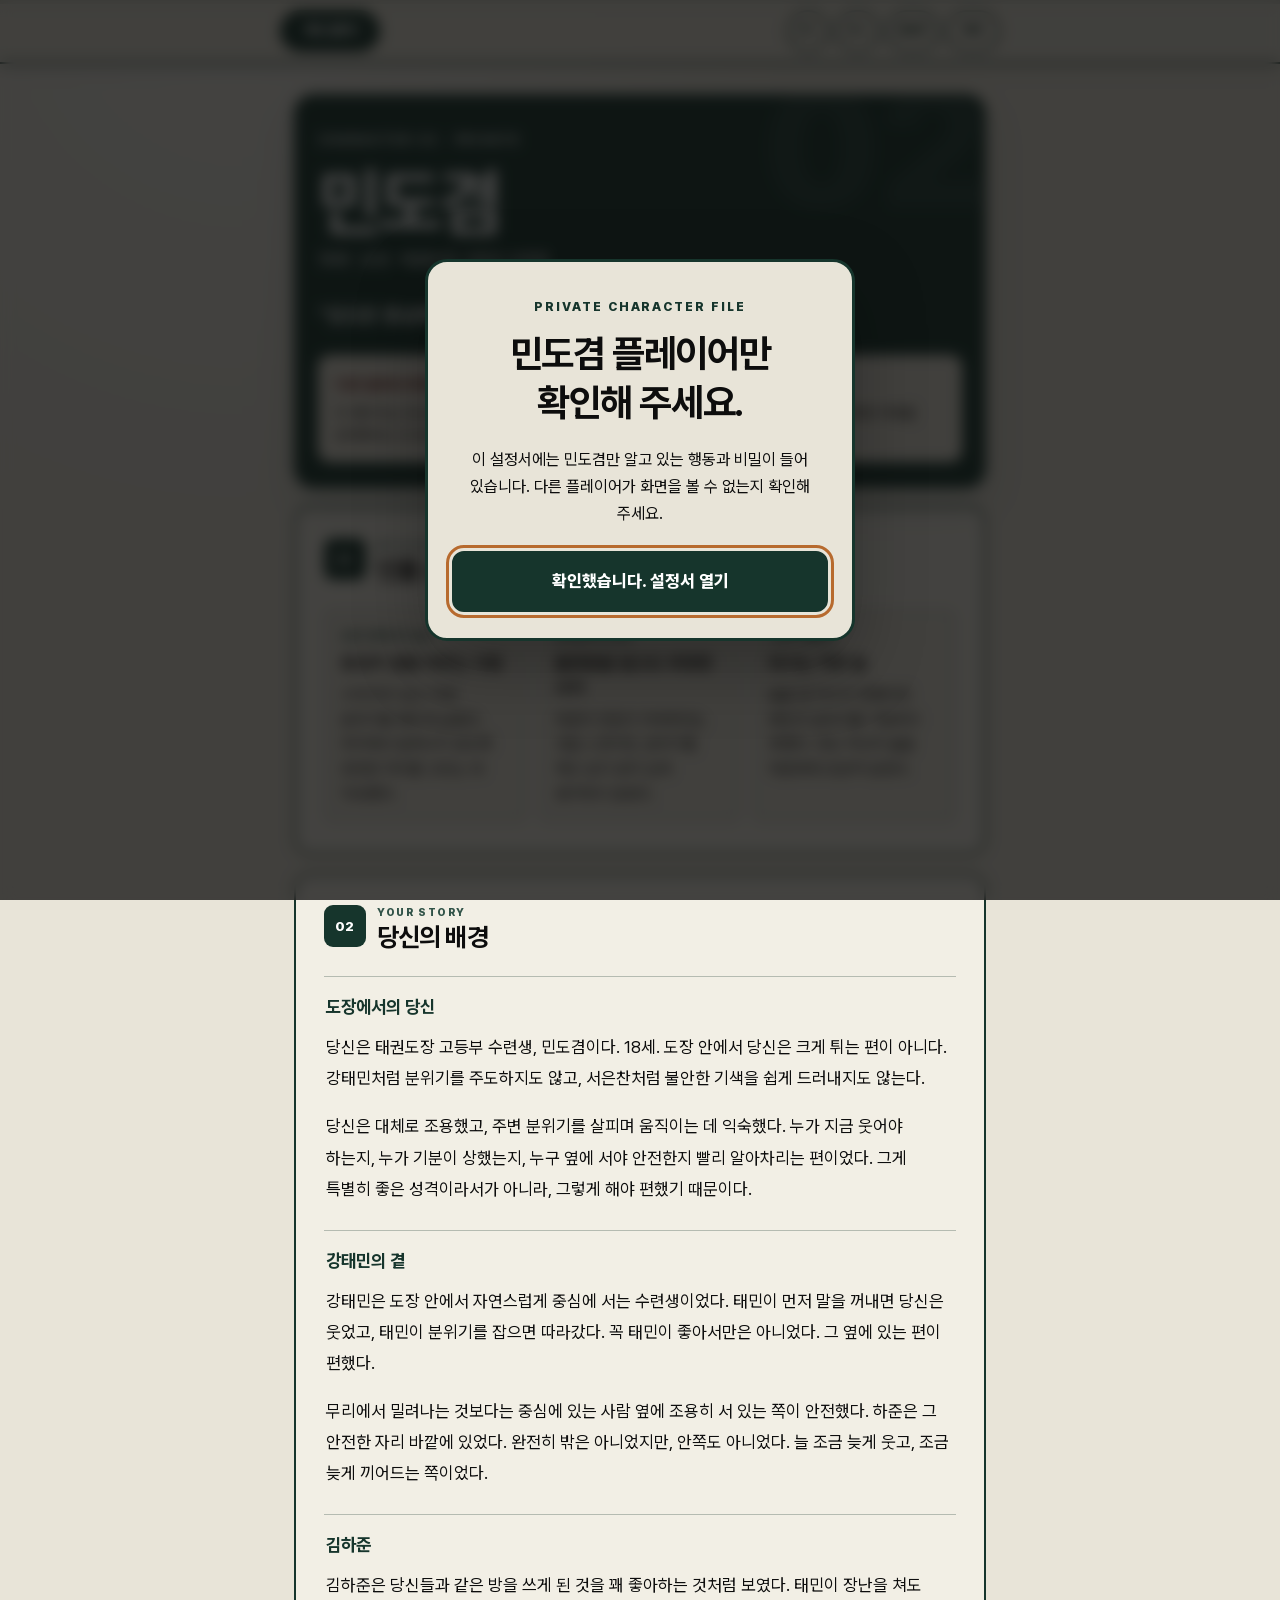
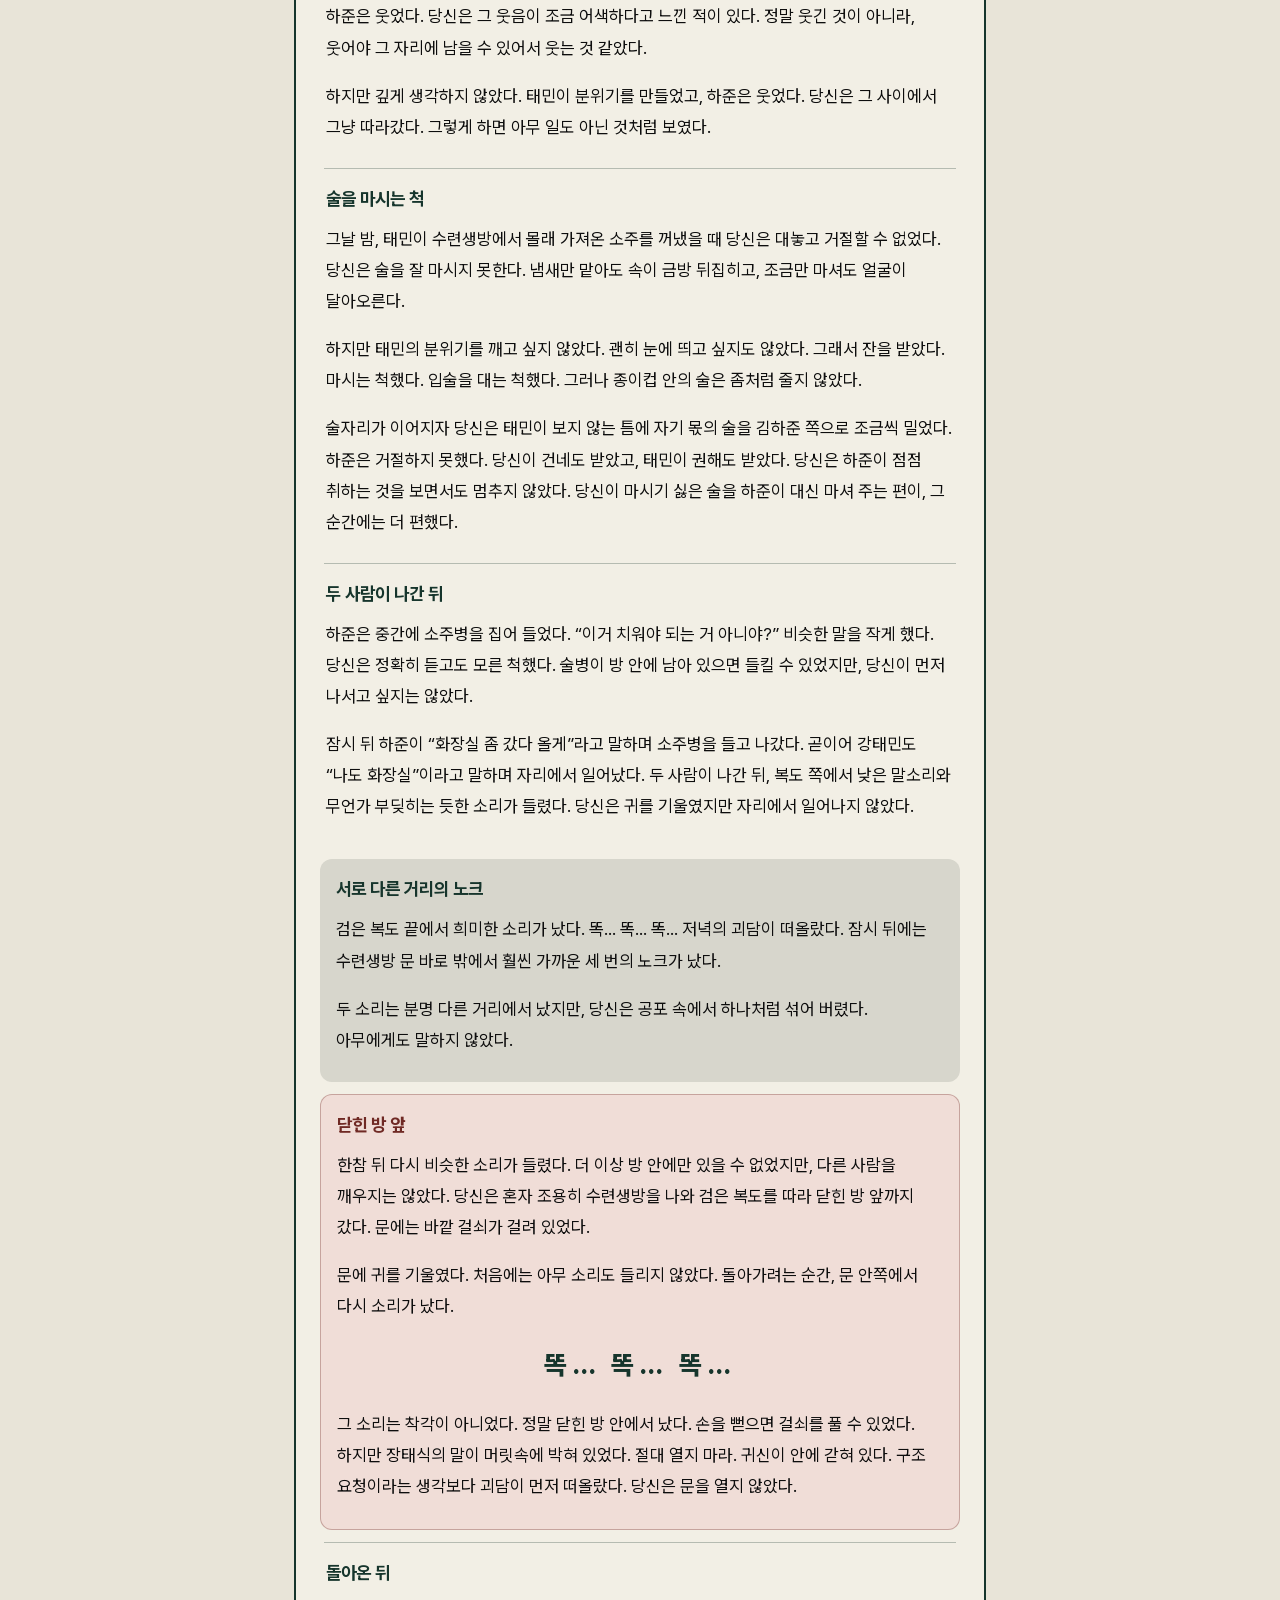
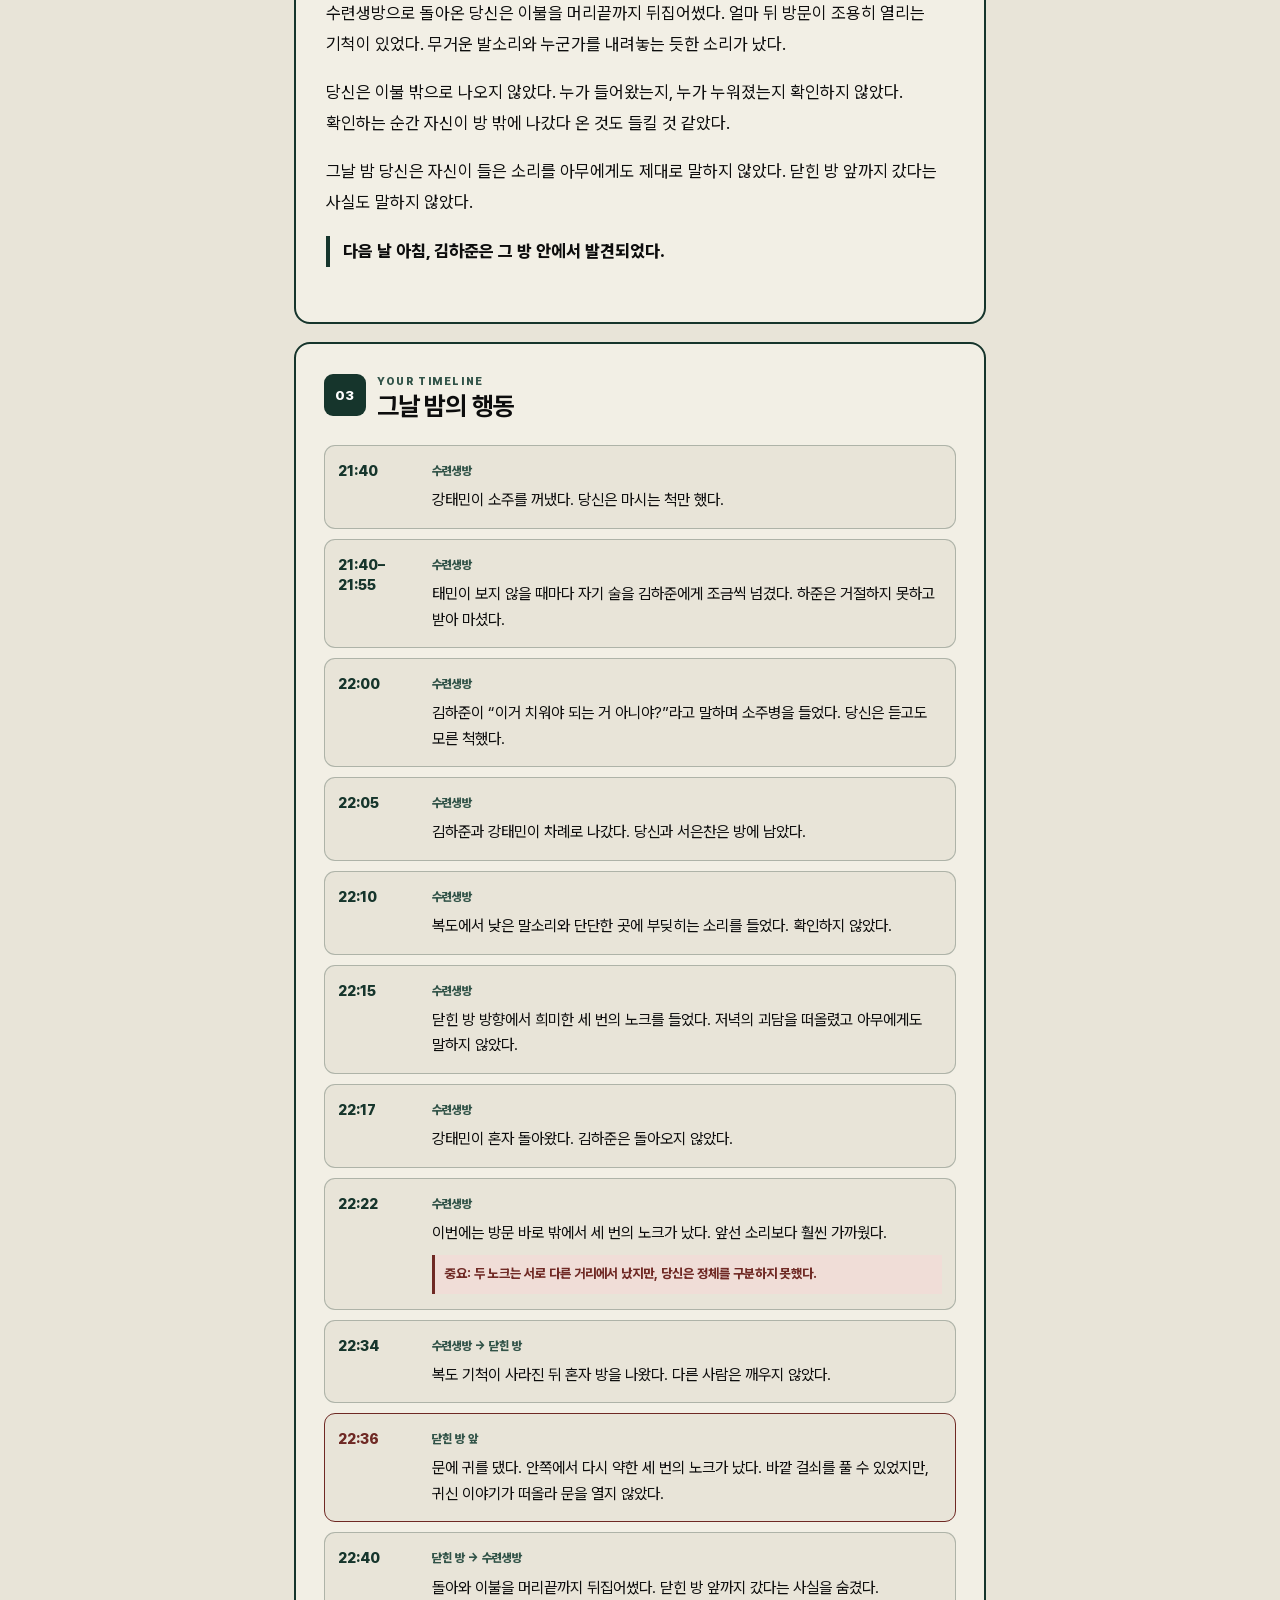
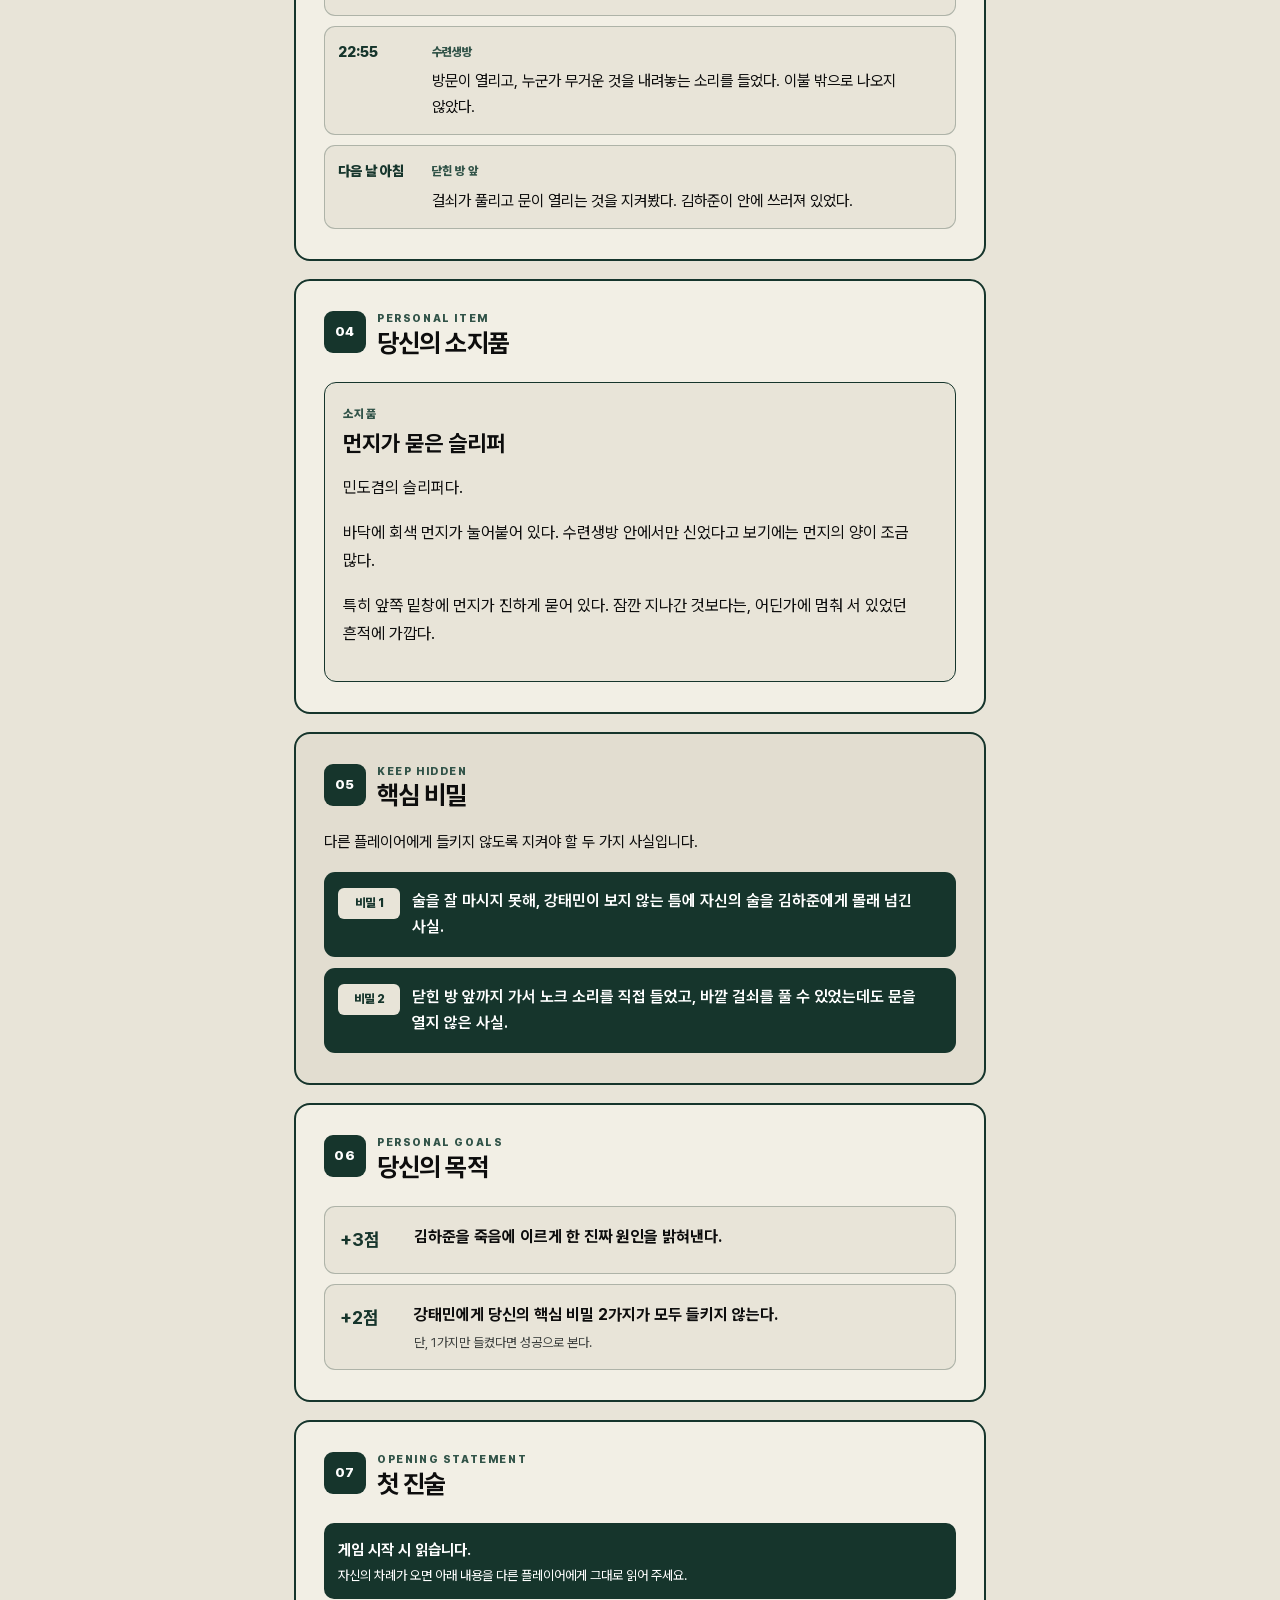
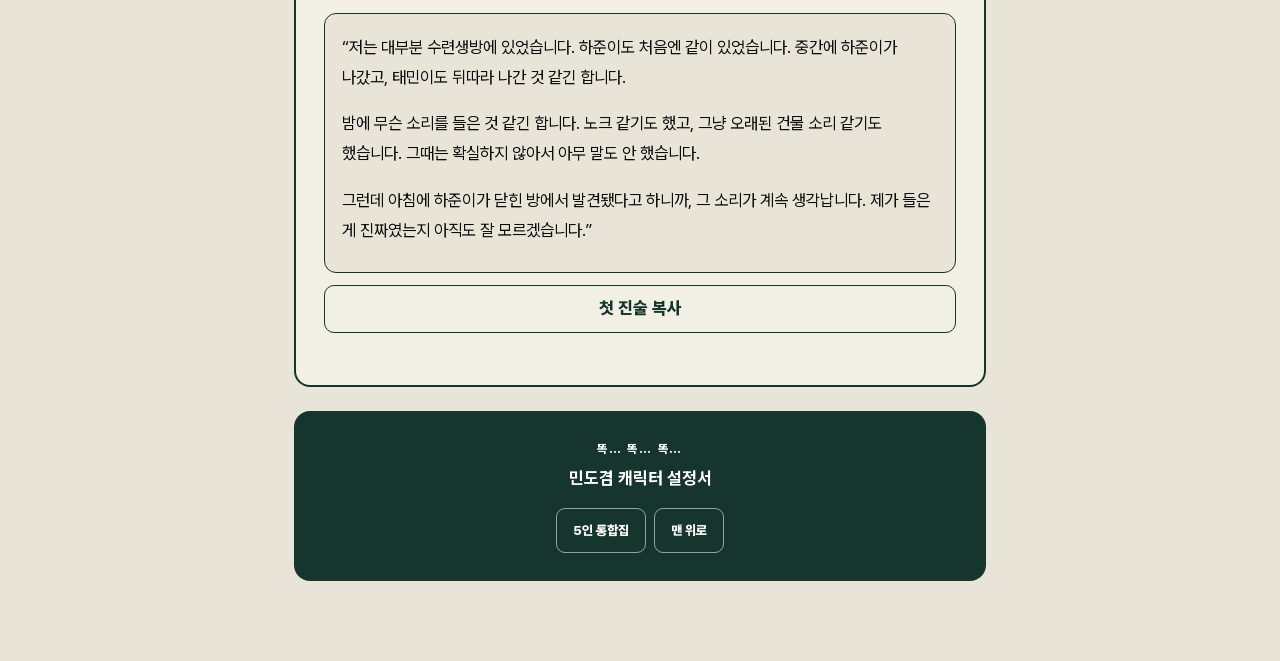
==== index.html @ 5feb301a "Add files via upload" ====
<!doctype html>
<html lang="ko">
<head>
  <meta charset="utf-8">
  <meta name="viewport" content="width=device-width, initial-scale=1, viewport-fit=cover">
  <meta name="theme-color" content="#E8E4D8">
  <meta name="color-scheme" content="light">
  <meta name="robots" content="noindex,nofollow,noarchive,nosnippet">
  <title>똑… 똑… 똑… | 민도겸 캐릭터 설정서</title>
  <meta name="description" content="머더 미스터리 똑… 똑… 똑… 민도겸 전용 모바일 캐릭터 설정서">
  <link rel="stylesheet" href="style.css">
</head>
<body class="is-locked">
  <span class="page-top-anchor" id="pageTop" aria-hidden="true"></span>
  <a class="skip-link" href="#mainContent">본문으로 바로가기</a>
  <div class="reading-progress" aria-hidden="true"><span id="readingProgress"></span></div>

  <section class="privacy-gate" id="privacyGate" role="dialog" aria-modal="true" aria-labelledby="gateTitle">
    <div class="privacy-gate__card">
      <p class="privacy-gate__eyebrow">PRIVATE CHARACTER FILE</p>
      <h1 id="gateTitle">민도겸 플레이어만<br>확인해 주세요.</h1>
      <p>이 설정서에는 민도겸만 알고 있는 행동과 비밀이 들어 있습니다. 다른 플레이어가 화면을 볼 수 없는지 확인해 주세요.</p>
      <button id="acknowledgeButton" type="button">확인했습니다. 설정서 열기</button>
    </div>
  </section>

  <header class="reader-header" id="readerHeader" inert aria-hidden="true">
    <div class="reader-header__inner">
      <a class="control-button control-button--guide" id="gameGuideLink" href="game-guide/index.html">게임 설명서</a>
      <div class="reader-controls" aria-label="읽기 설정">
        <button class="control-button font-button" id="fontDown" type="button" aria-label="글자 크기 줄이기">가−</button>
        <button class="control-button font-button" id="fontUp" type="button" aria-label="글자 크기 키우기">가＋</button>
        <button class="control-button control-button--map" id="mapOpen" type="button" aria-haspopup="dialog" aria-controls="mapModal" aria-expanded="false">MAP</button>
        <button class="control-button control-button--toc" id="tocOpen" type="button" aria-haspopup="dialog" aria-controls="tocSheet" aria-expanded="false">목차</button>
      </div>
    </div>
  </header>

  <aside class="toc-sheet" id="tocSheet" aria-hidden="true" inert>
    <button class="toc-sheet__backdrop" id="tocBackdrop" type="button" tabindex="-1" aria-label="목차 닫기"></button>
    <div class="toc-sheet__panel" role="dialog" aria-modal="true" aria-labelledby="tocTitle">
      <div class="toc-sheet__header">
        <div><span>QUICK NAVIGATION</span><h2 id="tocTitle">목차</h2></div>
        <button id="tocClose" type="button" aria-label="목차 닫기">닫기</button>
      </div>
      <nav class="toc-list" aria-label="설정서 목차">
        <a href="#profile"><span>01</span><strong>인물 소개</strong></a>
        <a href="#background"><span>02</span><strong>당신의 배경</strong></a>
        <a href="#timeline"><span>03</span><strong>그날 밤의 행동</strong></a>
        <a href="#belonging"><span>04</span><strong>당신의 소지품</strong></a>
        <a href="#secrets"><span>05</span><strong>핵심 비밀</strong></a>
        <a href="#goals"><span>06</span><strong>당신의 목적</strong></a>
        <a href="#statement"><span>07</span><strong>첫 진술</strong></a>
      </nav>
    </div>
  </aside>

  <aside class="map-modal" id="mapModal" aria-hidden="true" inert>
    <button class="map-modal__backdrop" id="mapBackdrop" type="button" tabindex="-1" aria-label="지도 닫기"></button>
    <section class="map-modal__panel" role="dialog" aria-modal="true" aria-labelledby="mapTitle">
      <header class="map-modal__header">
        <div><span>TRAINING CENTER</span><h2 id="mapTitle">수련원 MAP</h2></div>
        <button id="mapClose" type="button">닫기</button>
      </header>
      <div class="map-toolbar" aria-label="지도 확대 설정">
        <button id="mapZoomOut" type="button" aria-label="지도 축소">−</button>
        <output id="mapZoomValue" aria-live="polite">100%</output>
        <button id="mapZoomIn" type="button" aria-label="지도 확대">＋</button>
        <button id="mapReset" type="button">맞춤</button>
      </div>
      <div class="map-viewport" id="mapViewport" tabindex="0" aria-label="확대된 지도를 스크롤하여 확인">
        <img id="mapImage" src="map.png" alt="수련원 실외시설과 실내시설의 방 및 이동 구조를 보여 주는 지도" draggable="false">
      </div>
      <p class="map-hint">확대 후 지도를 위아래·좌우로 움직여 확인하세요.</p>
    </section>
  </aside>

  <main class="page-shell" id="mainContent" tabindex="-1" inert aria-hidden="true">
    <section class="character-hero" aria-labelledby="characterName">
      <p class="character-hero__eyebrow">CHARACTER 02 · PRIVATE</p>
      <h2 id="characterName">민도겸</h2>
      <p class="character-hero__role">18세 · 남성 · 태권도장 고등부 수련생</p>
      <p class="character-hero__lead">“당신은 중심에 서기보다, 그 곁에서 분위기를 따랐다.”</p>
      <div class="privacy-note">
        <strong>다른 플레이어에게 보여주지 마세요.</strong>
        <p>이 페이지는 민도겸을 맡은 플레이어만 읽습니다. 필요한 내용은 말로 설명할 수 있지만, 설정서 화면 자체를 공개해서는 안 됩니다.</p>
      </div>
    </section>

    <section class="content-section" id="profile" data-section="인물 소개">
      <div class="section-heading">
        <span class="section-number">01</span>
        <div><p>AT A GLANCE</p><h2>인물 소개</h2></div>
      </div>
      <div class="profile-grid">
        <article><span>도장 안에서의 모습</span><strong>중심의 곁을 따르는 사람</strong><p>크게 튀지 않고 주변 분위기를 빠르게 살폈다. 무리에서 밀려나지 않도록 안전한 자리를 고르는 데 익숙했다.</p></article>
        <article><span>김하준과의 관계</span><strong>불편함을 알고도 외면한 사이</strong><p>하준의 웃음이 어색하다는 것을 느꼈지만, 분위기를 깨고 싶지 않아 깊게 생각하지 않았다.</p></article>
        <article><span>그날의 출발점</span><strong>마시는 척한 술</strong><p>술을 잘 마시지 못했지만 태민의 분위기를 거절하지 못했다. 대신 자신의 술을 하준에게 조금씩 넘겼다.</p></article>
      </div>
    </section>

    <section class="content-section" id="background" data-section="당신의 배경">
      <div class="section-heading">
        <span class="section-number">02</span>
        <div><p>YOUR STORY</p><h2>당신의 배경</h2></div>
      </div>
      <div class="story-block">
        <h3>도장에서의 당신</h3>
        <p>당신은 태권도장 고등부 수련생, 민도겸이다. 18세. 도장 안에서 당신은 크게 튀는 편이 아니다. 강태민처럼 분위기를 주도하지도 않고, 서은찬처럼 불안한 기색을 쉽게 드러내지도 않는다.</p>
        <p>당신은 대체로 조용했고, 주변 분위기를 살피며 움직이는 데 익숙했다. 누가 지금 웃어야 하는지, 누가 기분이 상했는지, 누구 옆에 서야 안전한지 빨리 알아차리는 편이었다. 그게 특별히 좋은 성격이라서가 아니라, 그렇게 해야 편했기 때문이다.</p>
      </div>
      <div class="story-block">
        <h3>강태민의 곁</h3>
        <p>강태민은 도장 안에서 자연스럽게 중심에 서는 수련생이었다. 태민이 먼저 말을 꺼내면 당신은 웃었고, 태민이 분위기를 잡으면 따라갔다. 꼭 태민이 좋아서만은 아니었다. 그 옆에 있는 편이 편했다.</p>
        <p>무리에서 밀려나는 것보다는 중심에 있는 사람 옆에 조용히 서 있는 쪽이 안전했다. 하준은 그 안전한 자리 바깥에 있었다. 완전히 밖은 아니었지만, 안쪽도 아니었다. 늘 조금 늦게 웃고, 조금 늦게 끼어드는 쪽이었다.</p>
      </div>
      <div class="story-block">
        <h3>김하준</h3>
        <p>김하준은 당신들과 같은 방을 쓰게 된 것을 꽤 좋아하는 것처럼 보였다. 태민이 장난을 쳐도 하준은 웃었다. 당신은 그 웃음이 조금 어색하다고 느낀 적이 있다. 정말 웃긴 것이 아니라, 웃어야 그 자리에 남을 수 있어서 웃는 것 같았다.</p>
        <p>하지만 깊게 생각하지 않았다. 태민이 분위기를 만들었고, 하준은 웃었다. 당신은 그 사이에서 그냥 따라갔다. 그렇게 하면 아무 일도 아닌 것처럼 보였다.</p>
      </div>
      <div class="story-block">
        <h3>술을 마시는 척</h3>
        <p>그날 밤, 태민이 수련생방에서 몰래 가져온 소주를 꺼냈을 때 당신은 대놓고 거절할 수 없었다. 당신은 술을 잘 마시지 못한다. 냄새만 맡아도 속이 금방 뒤집히고, 조금만 마셔도 얼굴이 달아오른다.</p>
        <p>하지만 태민의 분위기를 깨고 싶지 않았다. 괜히 눈에 띄고 싶지도 않았다. 그래서 잔을 받았다. 마시는 척했다. 입술을 대는 척했다. 그러나 종이컵 안의 술은 좀처럼 줄지 않았다.</p>
        <p>술자리가 이어지자 당신은 태민이 보지 않는 틈에 자기 몫의 술을 김하준 쪽으로 조금씩 밀었다. 하준은 거절하지 못했다. 당신이 건네도 받았고, 태민이 권해도 받았다. 당신은 하준이 점점 취하는 것을 보면서도 멈추지 않았다. 당신이 마시기 싫은 술을 하준이 대신 마셔 주는 편이, 그 순간에는 더 편했다.</p>
      </div>
      <div class="story-block">
        <h3>두 사람이 나간 뒤</h3>
        <p>하준은 중간에 소주병을 집어 들었다. “이거 치워야 되는 거 아니야?” 비슷한 말을 작게 했다. 당신은 정확히 듣고도 모른 척했다. 술병이 방 안에 남아 있으면 들킬 수 있었지만, 당신이 먼저 나서고 싶지는 않았다.</p>
        <p>잠시 뒤 하준이 “화장실 좀 갔다 올게”라고 말하며 소주병을 들고 나갔다. 곧이어 강태민도 “나도 화장실”이라고 말하며 자리에서 일어났다. 두 사람이 나간 뒤, 복도 쪽에서 낮은 말소리와 무언가 부딪히는 듯한 소리가 들렸다. 당신은 귀를 기울였지만 자리에서 일어나지 않았다.</p>
      </div>
      <div class="story-block story-block--dark">
        <h3>서로 다른 거리의 노크</h3>
        <p>검은 복도 끝에서 희미한 소리가 났다. 똑… 똑… 똑… 저녁의 괴담이 떠올랐다. 잠시 뒤에는 수련생방 문 바로 밖에서 훨씬 가까운 세 번의 노크가 났다.</p>
        <p>두 소리는 분명 다른 거리에서 났지만, 당신은 공포 속에서 하나처럼 섞어 버렸다. 아무에게도 말하지 않았다.</p>
      </div>
      <div class="story-block story-block--danger">
        <h3>닫힌 방 앞</h3>
        <p>한참 뒤 다시 비슷한 소리가 들렸다. 더 이상 방 안에만 있을 수 없었지만, 다른 사람을 깨우지는 않았다. 당신은 혼자 조용히 수련생방을 나와 검은 복도를 따라 닫힌 방 앞까지 갔다. 문에는 바깥 걸쇠가 걸려 있었다.</p>
        <p>문에 귀를 기울였다. 처음에는 아무 소리도 들리지 않았다. 돌아가려는 순간, 문 안쪽에서 다시 소리가 났다.</p>
        <blockquote>똑… 똑… 똑…</blockquote>
        <p>그 소리는 착각이 아니었다. 정말 닫힌 방 안에서 났다. 손을 뻗으면 걸쇠를 풀 수 있었다. 하지만 장태식의 말이 머릿속에 박혀 있었다. 절대 열지 마라. 귀신이 안에 갇혀 있다. 구조 요청이라는 생각보다 괴담이 먼저 떠올랐다. 당신은 문을 열지 않았다.</p>
      </div>
      <div class="story-block">
        <h3>돌아온 뒤</h3>
        <p>수련생방으로 돌아온 당신은 이불을 머리끝까지 뒤집어썼다. 얼마 뒤 방문이 조용히 열리는 기척이 있었다. 무거운 발소리와 누군가를 내려놓는 듯한 소리가 났다.</p>
        <p>당신은 이불 밖으로 나오지 않았다. 누가 들어왔는지, 누가 누워졌는지 확인하지 않았다. 확인하는 순간 자신이 방 밖에 나갔다 온 것도 들킬 것 같았다.</p>
        <p>그날 밤 당신은 자신이 들은 소리를 아무에게도 제대로 말하지 않았다. 닫힌 방 앞까지 갔다는 사실도 말하지 않았다.</p>
        <p class="ending-line">다음 날 아침, 김하준은 그 방 안에서 발견되었다.</p>
      </div>
    </section>

    <section class="content-section" id="timeline" data-section="그날 밤의 행동">
      <div class="section-heading">
        <span class="section-number">03</span>
        <div><p>YOUR TIMELINE</p><h2>그날 밤의 행동</h2></div>
      </div>
      <ol class="timeline-list">
        <li><div class="timeline-time">21:40</div><div><span class="location">수련생방</span><p>강태민이 소주를 꺼냈다. 당신은 마시는 척만 했다.</p></div></li>
        <li><div class="timeline-time">21:40–21:55</div><div><span class="location">수련생방</span><p>태민이 보지 않을 때마다 자기 술을 김하준에게 조금씩 넘겼다. 하준은 거절하지 못하고 받아 마셨다.</p></div></li>
        <li><div class="timeline-time">22:00</div><div><span class="location">수련생방</span><p>김하준이 “이거 치워야 되는 거 아니야?”라고 말하며 소주병을 들었다. 당신은 듣고도 모른 척했다.</p></div></li>
        <li><div class="timeline-time">22:05</div><div><span class="location">수련생방</span><p>김하준과 강태민이 차례로 나갔다. 당신과 서은찬은 방에 남았다.</p></div></li>
        <li><div class="timeline-time">22:10</div><div><span class="location">수련생방</span><p>복도에서 낮은 말소리와 단단한 곳에 부딪히는 소리를 들었다. 확인하지 않았다.</p></div></li>
        <li><div class="timeline-time">22:15</div><div><span class="location">수련생방</span><p>닫힌 방 방향에서 희미한 세 번의 노크를 들었다. 저녁의 괴담을 떠올렸고 아무에게도 말하지 않았다.</p></div></li>
        <li><div class="timeline-time">22:17</div><div><span class="location">수련생방</span><p>강태민이 혼자 돌아왔다. 김하준은 돌아오지 않았다.</p></div></li>
        <li><div class="timeline-time">22:22</div><div><span class="location">수련생방</span><p>이번에는 방문 바로 밖에서 세 번의 노크가 났다. 앞선 소리보다 훨씬 가까웠다.</p><aside>중요: 두 노크는 서로 다른 거리에서 났지만, 당신은 정체를 구분하지 못했다.</aside></div></li>
        <li><div class="timeline-time">22:34</div><div><span class="location">수련생방 → 닫힌 방</span><p>복도 기척이 사라진 뒤 혼자 방을 나왔다. 다른 사람은 깨우지 않았다.</p></div></li>
        <li class="timeline-list__critical"><div class="timeline-time">22:36</div><div><span class="location">닫힌 방 앞</span><p>문에 귀를 댔다. 안쪽에서 다시 약한 세 번의 노크가 났다. 바깥 걸쇠를 풀 수 있었지만, 귀신 이야기가 떠올라 문을 열지 않았다.</p></div></li>
        <li><div class="timeline-time">22:40</div><div><span class="location">닫힌 방 → 수련생방</span><p>돌아와 이불을 머리끝까지 뒤집어썼다. 닫힌 방 앞까지 갔다는 사실을 숨겼다.</p></div></li>
        <li><div class="timeline-time">22:55</div><div><span class="location">수련생방</span><p>방문이 열리고, 누군가 무거운 것을 내려놓는 소리를 들었다. 이불 밖으로 나오지 않았다.</p></div></li>
        <li><div class="timeline-time">다음 날 아침</div><div><span class="location">닫힌 방 앞</span><p>걸쇠가 풀리고 문이 열리는 것을 지켜봤다. 김하준이 안에 쓰러져 있었다.</p></div></li>
      </ol>
    </section>

    <section class="content-section" id="belonging" data-section="당신의 소지품">
      <div class="section-heading">
        <span class="section-number">04</span>
        <div><p>PERSONAL ITEM</p><h2>당신의 소지품</h2></div>
      </div>
      <article class="item-card">
        <p class="item-card__label">소지품</p>
        <h3>먼지가 묻은 슬리퍼</h3>
        <p>민도겸의 슬리퍼다.</p>
        <p>바닥에 회색 먼지가 눌어붙어 있다. 수련생방 안에서만 신었다고 보기에는 먼지의 양이 조금 많다.</p>
        <p>특히 앞쪽 밑창에 먼지가 진하게 묻어 있다. 잠깐 지나간 것보다는, 어딘가에 멈춰 서 있었던 흔적에 가깝다.</p>
      </article>
    </section>

    <section class="content-section content-section--secret" id="secrets" data-section="핵심 비밀">
      <div class="section-heading">
        <span class="section-number">05</span>
        <div><p>KEEP HIDDEN</p><h2>핵심 비밀</h2></div>
      </div>
      <p class="section-intro">다른 플레이어에게 들키지 않도록 지켜야 할 두 가지 사실입니다.</p>
      <div class="secret-list">
        <article><span>비밀 1</span><p>술을 잘 마시지 못해, 강태민이 보지 않는 틈에 자신의 술을 김하준에게 몰래 넘긴 사실.</p></article>
        <article><span>비밀 2</span><p>닫힌 방 앞까지 가서 노크 소리를 직접 들었고, 바깥 걸쇠를 풀 수 있었는데도 문을 열지 않은 사실.</p></article>
      </div>
    </section>

    <section class="content-section" id="goals" data-section="당신의 목적">
      <div class="section-heading">
        <span class="section-number">06</span>
        <div><p>PERSONAL GOALS</p><h2>당신의 목적</h2></div>
      </div>
      <div class="goal-list">
        <article><strong>+3점</strong><p>김하준을 죽음에 이르게 한 진짜 원인을 밝혀낸다.</p></article>
        <article><strong>+2점</strong><p>강태민에게 당신의 핵심 비밀 2가지가 모두 들키지 않는다.</p><small>단, 1가지만 들켰다면 성공으로 본다.</small></article>
      </div>
    </section>

    <section class="content-section" id="statement" data-section="첫 진술">
      <div class="section-heading">
        <span class="section-number">07</span>
        <div><p>OPENING STATEMENT</p><h2>첫 진술</h2></div>
      </div>
      <div class="statement-note"><strong>게임 시작 시 읽습니다.</strong><p>자신의 차례가 오면 아래 내용을 다른 플레이어에게 그대로 읽어 주세요.</p></div>
      <blockquote class="statement-card" id="statementText">
        <p>“저는 대부분 수련생방에 있었습니다. 하준이도 처음엔 같이 있었습니다. 중간에 하준이가 나갔고, 태민이도 뒤따라 나간 것 같긴 합니다.</p>
        <p>밤에 무슨 소리를 들은 것 같긴 합니다. 노크 같기도 했고, 그냥 오래된 건물 소리 같기도 했습니다. 그때는 확실하지 않아서 아무 말도 안 했습니다.</p>
        <p>그런데 아침에 하준이가 닫힌 방에서 발견됐다고 하니까, 그 소리가 계속 생각납니다. 제가 들은 게 진짜였는지 아직도 잘 모르겠습니다.”</p>
      </blockquote>
      <button class="copy-button" id="copyStatement" type="button">첫 진술 복사</button>
      <p class="copy-status" id="copyStatus" aria-live="polite"></p>
    </section>

    <footer class="page-footer">
      <p>똑… 똑… 똑…</p>
      <strong>민도겸 캐릭터 설정서</strong>
      <div class="page-footer__links"><a href="../../index.html">5인 통합집</a><a id="footerTopLink" href="#pageTop">맨 위로</a></div>
    </footer>
  </main>

  <button class="top-button" id="topButton" type="button" tabindex="-1" aria-hidden="true" aria-label="맨 위로 이동" title="맨 위로">↑</button>
  <script src="script.js"></script>
</body>
</html>
---- style.css ----
@font-face {
  font-family: "Pretendard";
  src: url("PretendardVariable.woff2") format("woff2-variations");
  font-weight: 45 920;
  font-style: normal;
  font-display: swap;
}

:root {
  --paper: #E8E4D8;
  --paper-light: #F6F3EA;
  --paper-deep: #D9D3C3;
  --ink: #0D0D0D;
  --green: #16352C;
  --green-soft: #315348;
  --line: rgba(22, 53, 44, 0.28);
  --danger: #6F2924;
  --danger-soft: #F0DDD7;
  --body-size: 17px;
  --safe-top: env(safe-area-inset-top, 0px);
  --safe-bottom: env(safe-area-inset-bottom, 0px);
}

* { box-sizing: border-box; }
html { font-size: var(--body-size); scroll-behavior: smooth; scroll-padding-top: 116px; }
.page-top-anchor { position: absolute; inset: 0 auto auto 0; width: 1px; height: 1px; pointer-events: none; }
body {
  margin: 0;
  color: var(--ink);
  background:
    radial-gradient(circle at 18% 0%, rgba(255,255,255,.46), transparent 34rem),
    var(--paper);
  font-family: "Pretendard", -apple-system, BlinkMacSystemFont, "Segoe UI", sans-serif;
  font-size: 1rem;
  line-height: 1.78;
  word-break: keep-all;
  overflow-wrap: break-word;
  -webkit-font-smoothing: antialiased;
}

body.is-locked { overflow: hidden; }
button, a { font: inherit; }
button { color: inherit; }
a { color: inherit; }
p, h1, h2, h3, blockquote { margin-top: 0; }
p { margin-bottom: 1em; }

.skip-link {
  position: fixed;
  top: 8px;
  left: 8px;
  z-index: 1000;
  transform: translateY(-160%);
  padding: 9px 14px;
  color: #fff;
  background: var(--green);
  border-radius: 8px;
}
.skip-link:focus { transform: translateY(0); }

.reading-progress {
  position: fixed;
  inset: 0 0 auto;
  z-index: 80;
  height: 4px;
  background: rgba(22,53,44,.12);
}
.reading-progress span { display: block; width: 0; height: 100%; background: var(--green); }

.privacy-gate {
  position: fixed;
  inset: 0;
  z-index: 500;
  display: grid;
  place-items: center;
  padding: calc(24px + var(--safe-top)) 20px calc(24px + var(--safe-bottom));
  background: rgba(13, 13, 13, .76);
  backdrop-filter: blur(7px);
}
.privacy-gate[hidden] { display: none; }
.privacy-gate__card {
  width: min(100%, 430px);
  padding: 34px 24px 26px;
  background: var(--paper);
  border: 3px solid var(--green);
  border-radius: 22px;
  box-shadow: 0 24px 70px rgba(0,0,0,.28);
  text-align: center;
}
.privacy-gate__eyebrow {
  margin-bottom: 12px;
  color: var(--green);
  font-size: .72rem;
  font-weight: 850;
  letter-spacing: .16em;
}
.privacy-gate h1 {
  margin-bottom: 18px;
  font-size: clamp(1.72rem, 7vw, 2.25rem);
  line-height: 1.28;
  letter-spacing: -.035em;
}
.privacy-gate p:not(.privacy-gate__eyebrow) { margin-bottom: 24px; font-size: .95rem; line-height: 1.68; }
.privacy-gate button {
  width: 100%;
  min-height: 52px;
  padding: 13px 16px;
  color: #fff;
  background: var(--green);
  border: 2px solid var(--green);
  border-radius: 12px;
  font-weight: 800;
  cursor: pointer;
}

.reader-header {
  position: sticky;
  top: 0;
  z-index: 60;
  padding: calc(10px + var(--safe-top)) max(12px, env(safe-area-inset-left)) 10px max(12px, env(safe-area-inset-right));
  background: rgba(232, 228, 216, .96);
  border-bottom: 2px solid var(--green);
  box-shadow: 0 5px 18px rgba(22, 53, 44, .08);
  backdrop-filter: blur(12px);
}
.reader-header__inner {
  display: flex;
  align-items: center;
  justify-content: space-between;
  gap: 10px;
  max-width: 720px;
  margin: 0 auto;
}
.reader-controls {
  display: flex;
  flex: 0 0 auto;
  gap: 6px;
}
.control-button {
  display: inline-flex;
  align-items: center;
  justify-content: center;
  min-width: 42px;
  min-height: 42px;
  padding: 8px 10px;
  color: var(--green);
  background: transparent;
  border: 2px solid var(--green);
  border-radius: 999px;
  font-size: 12px;
  font-weight: 900;
  line-height: 1.1;
  text-decoration: none;
  white-space: nowrap;
  cursor: pointer;
  -webkit-tap-highlight-color: transparent;
}
.control-button:active, .control-button[aria-pressed="true"] { color: #fff; background: var(--green); }
.control-button:disabled { opacity: .42; cursor: default; }
.control-button--map { min-width: 48px; }
.control-button--toc { min-width: 54px; }
.control-button--guide {
  flex: 0 0 auto;
  min-width: 100px;
  color: #fff;
  background: var(--green);
}

.toc-sheet { position: fixed; inset: 0; z-index: 200; visibility: hidden; }
.toc-sheet.is-open { visibility: visible; }
.toc-sheet__backdrop {
  position: absolute;
  inset: 0;
  width: 100%;
  height: 100%;
  padding: 0;
  background: rgba(13,13,13,.48);
  border: 0;
  opacity: 0;
  transition: opacity .2s ease;
}
.toc-sheet.is-open .toc-sheet__backdrop { opacity: 1; }
.toc-sheet__panel {
  position: absolute;
  right: 0;
  bottom: 0;
  left: 0;
  max-height: min(78vh, 680px);
  padding: 20px max(18px, env(safe-area-inset-right)) calc(24px + var(--safe-bottom)) max(18px, env(safe-area-inset-left));
  overflow-y: auto;
  background: var(--paper-light);
  border: 2px solid var(--green);
  border-bottom: 0;
  border-radius: 22px 22px 0 0;
  transform: translateY(102%);
  transition: transform .25s ease;
}
.toc-sheet.is-open .toc-sheet__panel { transform: translateY(0); }
.toc-sheet__header { display: flex; align-items: center; justify-content: space-between; gap: 16px; margin-bottom: 16px; }
.toc-sheet__header span { color: var(--green-soft); font-size: .67rem; font-weight: 800; letter-spacing: .14em; }
.toc-sheet__header h2 { margin: 2px 0 0; font-size: 1.55rem; line-height: 1.2; }
.toc-sheet__header button { min-width: 56px; min-height: 40px; background: transparent; border: 1.5px solid var(--green); border-radius: 9px; font-size: .82rem; font-weight: 800; }
.toc-list { display: grid; gap: 8px; }
.toc-list a {
  display: grid;
  grid-template-columns: 38px 1fr;
  align-items: center;
  min-height: 52px;
  padding: 8px 12px;
  background: var(--paper);
  border: 1px solid var(--line);
  border-radius: 10px;
  text-decoration: none;
}
.toc-list span { color: var(--green); font-size: .72rem; font-weight: 850; letter-spacing: .08em; }
.toc-list strong { font-size: .95rem; }
.toc-list a.is-current { color: #fff; background: var(--green); }
.toc-list a.is-current span { color: #fff; }

.map-modal { position: fixed; inset: 0; z-index: 240; visibility: hidden; }
.map-modal.is-open { visibility: visible; }
.map-modal__backdrop { position: absolute; inset: 0; width: 100%; height: 100%; padding: 0; background: rgba(13,13,13,.72); border: 0; opacity: 0; transition: opacity .2s ease; }
.map-modal.is-open .map-modal__backdrop { opacity: 1; }
.map-modal__panel { position: absolute; top: 50%; left: 50%; display: grid; grid-template-rows: auto auto minmax(0, 1fr) auto; width: min(calc(100% - 20px), 760px); height: min(calc(100vh - 20px), 900px); height: min(calc(100dvh - 20px), 900px); overflow: hidden; background: var(--paper-light); border: 2px solid var(--green); border-radius: 20px; box-shadow: 0 24px 70px rgba(0,0,0,.36); opacity: 0; transform: translate(-50%, -48%) scale(.985); transition: opacity .2s ease, transform .2s ease; }
.map-modal.is-open .map-modal__panel { opacity: 1; transform: translate(-50%, -50%) scale(1); }
.map-modal__header { display: flex; align-items: center; justify-content: space-between; gap: 16px; padding: 15px 16px 13px; border-bottom: 1px solid var(--line); }
.map-modal__header span { display: block; color: var(--green-soft); font-size: .62rem; font-weight: 850; letter-spacing: .14em; }
.map-modal__header h2 { margin: 1px 0 0; font-size: 1.25rem; line-height: 1.2; }
.map-modal__header button, .map-toolbar button { min-width: 44px; min-height: 44px; padding: 8px 11px; color: var(--green); background: var(--paper); border: 1.5px solid var(--green); border-radius: 10px; font-weight: 850; line-height: 1; cursor: pointer; }
.map-toolbar { display: grid; grid-template-columns: 44px minmax(64px, auto) 44px minmax(64px, auto); justify-content: center; align-items: center; gap: 7px; padding: 9px 12px; background: var(--paper); border-bottom: 1px solid var(--line); }
.map-toolbar output { color: var(--green); font-size: .82rem; font-weight: 900; text-align: center; }
.map-toolbar button:disabled { opacity: .4; cursor: default; }
.map-viewport { min-width: 0; min-height: 0; padding: 8px; overflow: auto; overscroll-behavior: contain; background: #10251F; scrollbar-color: var(--paper-deep) var(--green); -webkit-overflow-scrolling: touch; }
.map-viewport img { display: block; width: 100%; max-width: none; height: auto; margin: 0 auto; user-select: none; -webkit-user-drag: none; }
.map-hint { margin: 0; padding: 9px 14px calc(9px + var(--safe-bottom)); color: var(--green-soft); background: var(--paper); font-size: .7rem; font-weight: 700; line-height: 1.45; text-align: center; }

.page-shell { width: min(100%, 720px); margin: 0 auto; padding: 22px 14px calc(80px + var(--safe-bottom)); }
.character-hero {
  position: relative;
  overflow: hidden;
  padding: 34px 22px 24px;
  background: var(--green);
  color: #fff;
  border: 2px solid var(--green);
  border-radius: 20px;
  box-shadow: 0 16px 36px rgba(22,53,44,.15);
}
.character-hero::after {
  content: "02";
  position: absolute;
  right: -4px;
  top: -34px;
  color: rgba(255,255,255,.06);
  font-size: 10rem;
  font-weight: 900;
  line-height: 1;
  pointer-events: none;
}
.character-hero__eyebrow { position: relative; z-index: 1; margin-bottom: 12px; font-size: .7rem; font-weight: 800; letter-spacing: .16em; }
.character-hero h2 { position: relative; z-index: 1; margin-bottom: 2px; font-size: clamp(2.7rem, 14vw, 4.4rem); line-height: 1.08; letter-spacing: -.065em; }
.character-hero__role { position: relative; z-index: 1; margin-bottom: 26px; font-size: .92rem; font-weight: 650; opacity: .84; }
.character-hero__lead { position: relative; z-index: 1; margin-bottom: 24px; font-size: 1.15rem; font-weight: 750; line-height: 1.58; }
.privacy-note { position: relative; z-index: 1; padding: 15px 16px; color: var(--ink); background: var(--paper); border: 1px solid rgba(255,255,255,.28); border-radius: 12px; }
.privacy-note strong { display: block; margin-bottom: 4px; color: var(--danger); font-size: .9rem; }
.privacy-note p { margin: 0; font-size: .82rem; line-height: 1.6; }

.content-section {
  margin-top: 18px;
  padding: 24px 18px;
  background: rgba(246,243,234,.74);
  border: 2px solid var(--green);
  border-radius: 16px;
}
.section-heading { display: grid; grid-template-columns: 42px 1fr; align-items: start; gap: 11px; margin-bottom: 22px; }
.section-number { display: grid; place-items: center; width: 42px; height: 42px; color: #fff; background: var(--green); border-radius: 9px; font-size: .78rem; font-weight: 850; letter-spacing: .06em; }
.section-heading p { margin: 1px 0 2px; color: var(--green-soft); font-size: .63rem; font-weight: 850; letter-spacing: .15em; line-height: 1.3; }
.section-heading h2 { margin: 0; font-size: 1.5rem; line-height: 1.25; letter-spacing: -.035em; }
.section-intro { margin: -6px 0 16px; font-size: .9rem; }

.profile-grid { display: grid; gap: 10px; }
.profile-grid article { padding: 16px; background: var(--paper); border: 1px solid var(--line); border-radius: 11px; }
.profile-grid span { display: block; margin-bottom: 4px; color: var(--green-soft); font-size: .7rem; font-weight: 800; letter-spacing: .04em; }
.profile-grid strong { display: block; margin-bottom: 7px; font-size: 1rem; line-height: 1.45; }
.profile-grid p { margin: 0; font-size: .88rem; line-height: 1.65; }

.story-block { padding: 18px 2px 8px; border-top: 1px solid var(--line); }
.story-block:first-of-type { padding-top: 0; border-top: 0; }
.story-block h3 { margin-bottom: 12px; color: var(--green); font-size: 1.05rem; line-height: 1.4; }
.story-block p { font-size: 1rem; line-height: 1.83; }
.story-block--dark, .story-block--danger { margin: 12px -4px; padding: 18px 16px 9px; border: 0; border-radius: 12px; }
.story-block--dark { background: #D7D6CC; }
.story-block--danger { background: var(--danger-soft); border: 1px solid rgba(111,41,36,.32); }
.story-block--danger h3 { color: var(--danger); }
.story-block blockquote { margin: 20px 0; color: var(--green); font-size: 1.55rem; font-weight: 800; letter-spacing: .19em; text-align: center; }
.ending-line { margin-top: 18px; padding-left: 13px; border-left: 4px solid var(--green); font-weight: 800; }

.timeline-list { position: relative; display: grid; gap: 10px; margin: 0; padding: 0; list-style: none; }
.timeline-list li { display: grid; grid-template-columns: 82px 1fr; gap: 12px; padding: 15px 13px; background: var(--paper); border: 1px solid var(--line); border-radius: 11px; }
.timeline-time { color: var(--green); font-size: .84rem; font-weight: 850; line-height: 1.4; }
.timeline-list .location { display: block; margin-bottom: 5px; color: var(--green-soft); font-size: .7rem; font-weight: 800; }
.timeline-list p { margin: 0; font-size: .91rem; line-height: 1.65; }
.timeline-list aside { margin-top: 10px; padding: 9px 10px; color: var(--danger); background: var(--danger-soft); border-left: 3px solid var(--danger); font-size: .77rem; font-weight: 750; line-height: 1.55; }
.timeline-list__critical { border-color: var(--danger) !important; }
.timeline-list__critical .timeline-time { color: var(--danger); }

.item-card { padding: 21px 18px 16px; background: var(--paper); border: 1.5px solid var(--green); border-radius: 12px; }
.item-card__label { margin-bottom: 3px; color: var(--green-soft); font-size: .7rem; font-weight: 850; letter-spacing: .12em; }
.item-card h3 { margin-bottom: 15px; font-size: 1.3rem; line-height: 1.4; }
.item-card p:not(.item-card__label) { font-size: .95rem; line-height: 1.76; }

.content-section--secret { background: #E2DDD0; }
.secret-list { display: grid; gap: 11px; }
.secret-list article { display: grid; grid-template-columns: 62px 1fr; gap: 12px; align-items: start; padding: 16px 14px; color: #fff; background: var(--green); border-radius: 11px; }
.secret-list span { padding: 5px 6px; color: var(--green); background: var(--paper); border-radius: 6px; font-size: .7rem; font-weight: 850; text-align: center; }
.secret-list p { margin: 0; font-size: .93rem; font-weight: 620; line-height: 1.68; }

.goal-list { display: grid; gap: 10px; }
.goal-list article { display: grid; grid-template-columns: 62px 1fr; column-gap: 12px; align-items: start; padding: 17px 15px; background: var(--paper); border: 1px solid var(--line); border-radius: 11px; }
.goal-list strong { grid-row: 1 / span 2; color: var(--green); font-size: 1.08rem; }
.goal-list p { margin: 0; font-size: .94rem; font-weight: 700; line-height: 1.6; }
.goal-list small { margin-top: 5px; color: #3D403E; font-size: .76rem; line-height: 1.5; }

.statement-note { margin-bottom: 14px; padding: 13px 14px; color: #fff; background: var(--green); border-radius: 10px; }
.statement-note strong { display: block; margin-bottom: 2px; font-size: .9rem; }
.statement-note p { margin: 0; font-size: .78rem; line-height: 1.55; }
.statement-card { margin: 0; padding: 19px 17px 9px; background: var(--paper); border: 1.5px solid var(--green); border-radius: 12px; }
.statement-card p { font-size: .98rem; line-height: 1.8; }
.copy-button { width: 100%; min-height: 48px; margin-top: 12px; color: var(--green); background: transparent; border: 1.5px solid var(--green); border-radius: 10px; font-weight: 800; cursor: pointer; }
.copy-status { min-height: 1.4em; margin: 5px 0 0; color: var(--green); font-size: .75rem; text-align: center; }

.page-footer { margin-top: 24px; padding: 28px 18px; color: #fff; background: var(--green); border-radius: 16px; text-align: center; }
.page-footer p { margin: 0 0 2px; font-size: .7rem; font-weight: 800; letter-spacing: .15em; }
.page-footer strong { display: block; margin-bottom: 15px; font-size: 1rem; }
.page-footer a { display: inline-flex; align-items: center; justify-content: center; min-height: 44px; padding: 10px 16px; border: 1px solid rgba(255,255,255,.55); border-radius: 9px; font-size: .78rem; font-weight: 800; text-decoration: none; }
.page-footer__links { display: flex; justify-content: center; gap: 8px; }

.top-button { position: fixed; right: max(14px, env(safe-area-inset-right)); bottom: calc(16px + var(--safe-bottom)); z-index: 50; width: 46px; height: 46px; color: #fff; background: var(--green); border: 2px solid var(--paper); border-radius: 50%; box-shadow: 0 7px 18px rgba(13,13,13,.2); font-weight: 900; opacity: 0; pointer-events: none; transform: translateY(10px); transition: .2s ease; }
.top-button.is-visible { opacity: 1; pointer-events: auto; transform: translateY(0); }

button:focus-visible, a:focus-visible { outline: 3px solid #B76A2E; outline-offset: 3px; }

@media (min-width: 640px) {
  .page-shell { padding-top: 30px; }
  .content-section { padding: 30px 28px; }
  .profile-grid { grid-template-columns: repeat(3, 1fr); }
  .profile-grid article { min-height: 190px; }
}

@media (max-width: 370px) {
  .reader-header { padding-right: max(9px, env(safe-area-inset-right)); padding-left: max(9px, env(safe-area-inset-left)); }
  .reader-header__inner { gap: 6px; }
  .reader-controls { gap: 4px; }
  .control-button { min-width: 40px; min-height: 40px; padding: 7px 8px; font-size: 11px; }
  .control-button--guide { min-width: 92px; }
  .control-button--map { min-width: 44px; padding-inline: 6px; }
  .control-button--toc { min-width: 50px; }
  .timeline-list li { grid-template-columns: 69px 1fr; gap: 9px; padding-inline: 10px; }
  .secret-list article { grid-template-columns: 54px 1fr; gap: 9px; padding-inline: 11px; }
}

@media (prefers-reduced-motion: reduce) {
  html { scroll-behavior: auto; }
  *, *::before, *::after { transition-duration: .01ms !important; animation-duration: .01ms !important; }
}

@media print {
  .privacy-gate, .reader-header, .reading-progress, .top-button, .copy-button, .copy-status, .map-modal { display: none !important; }
  body { background: #fff; }
  .page-shell { width: 100%; padding: 0; }
  .content-section, .character-hero { break-inside: avoid; box-shadow: none; }
}
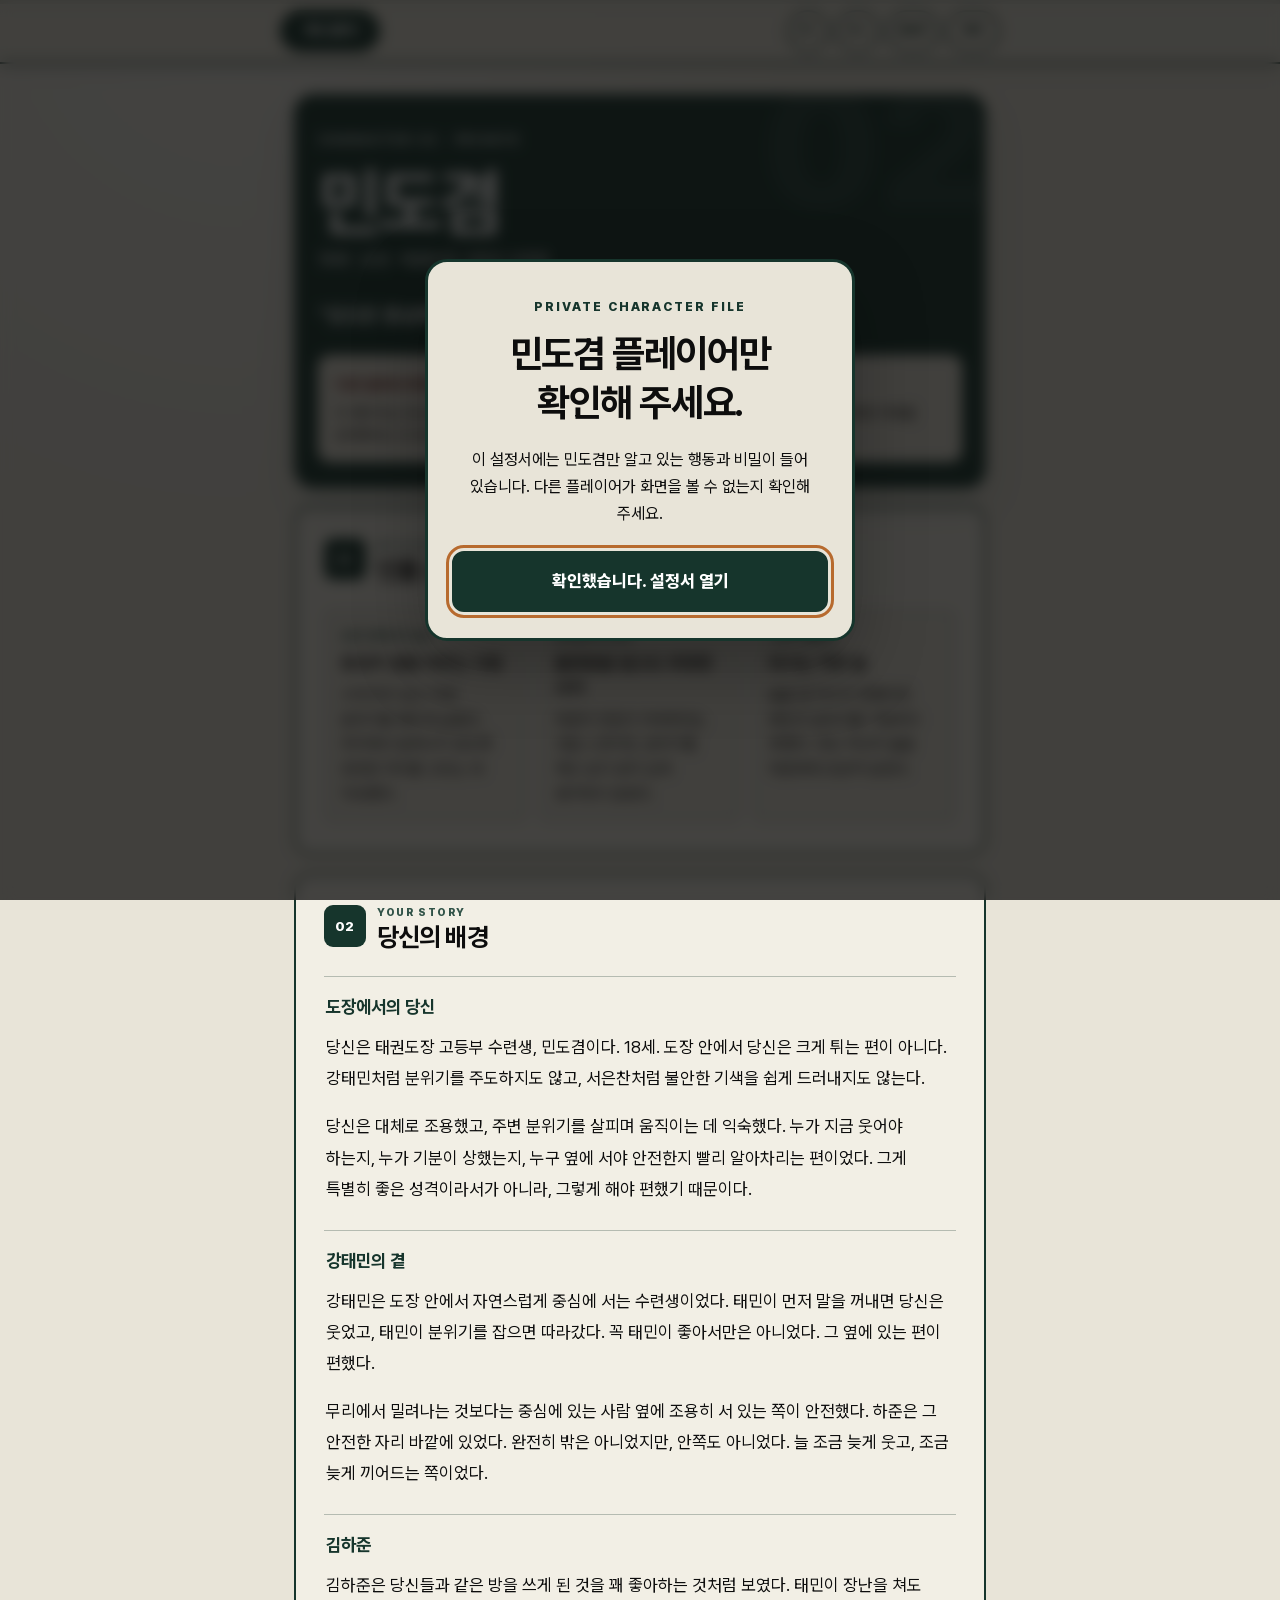
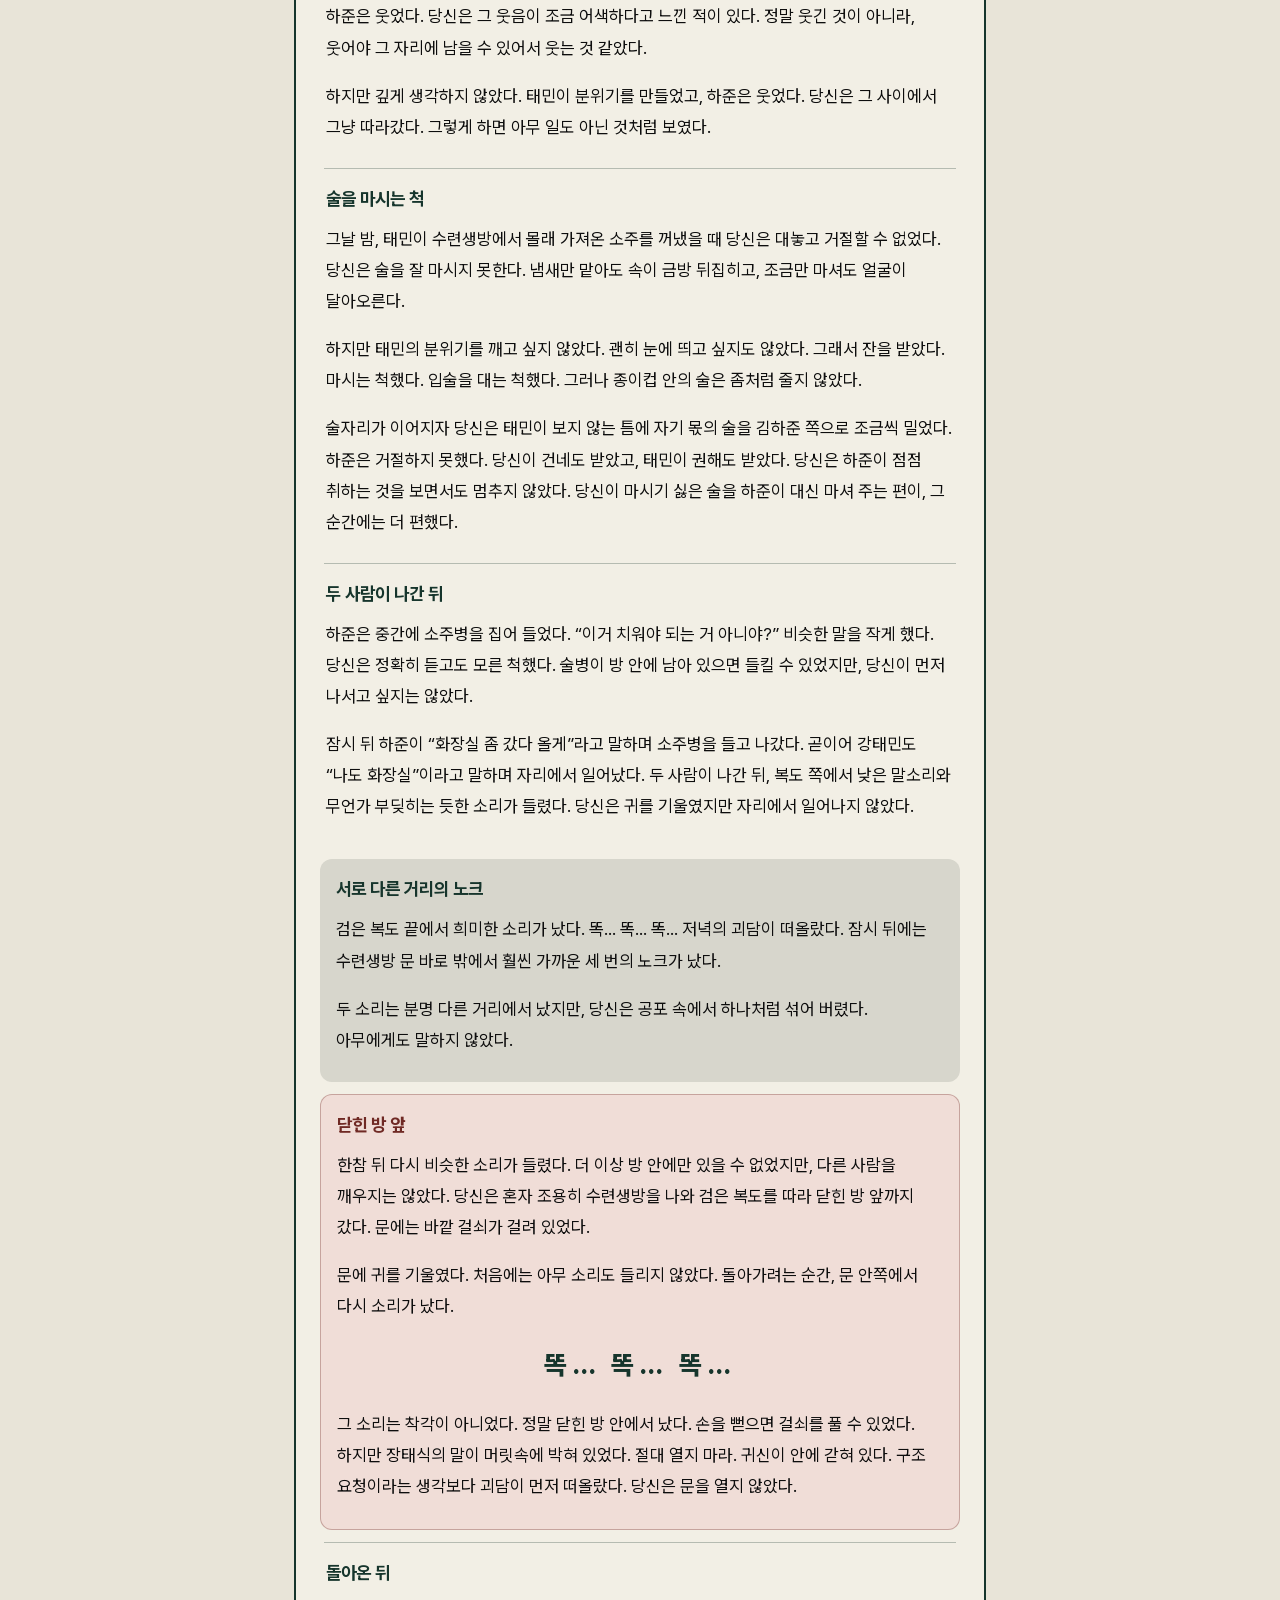
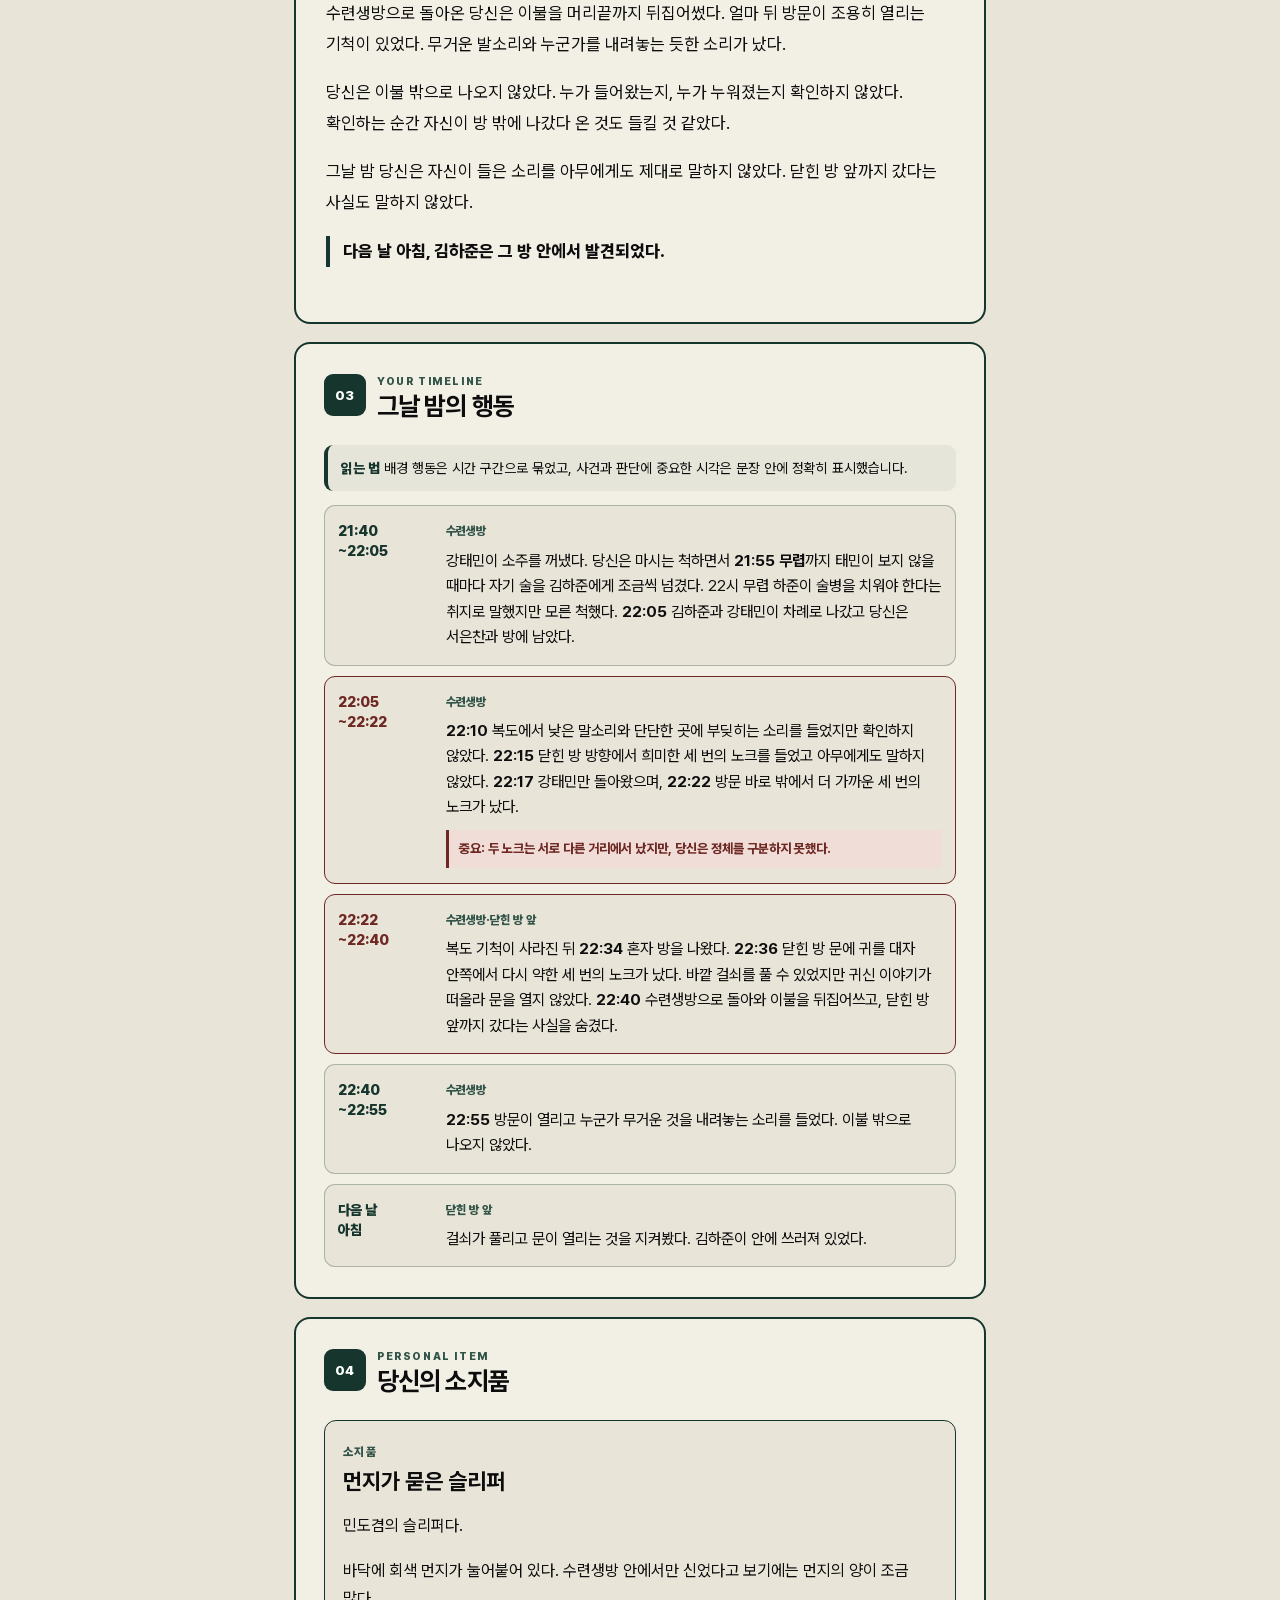
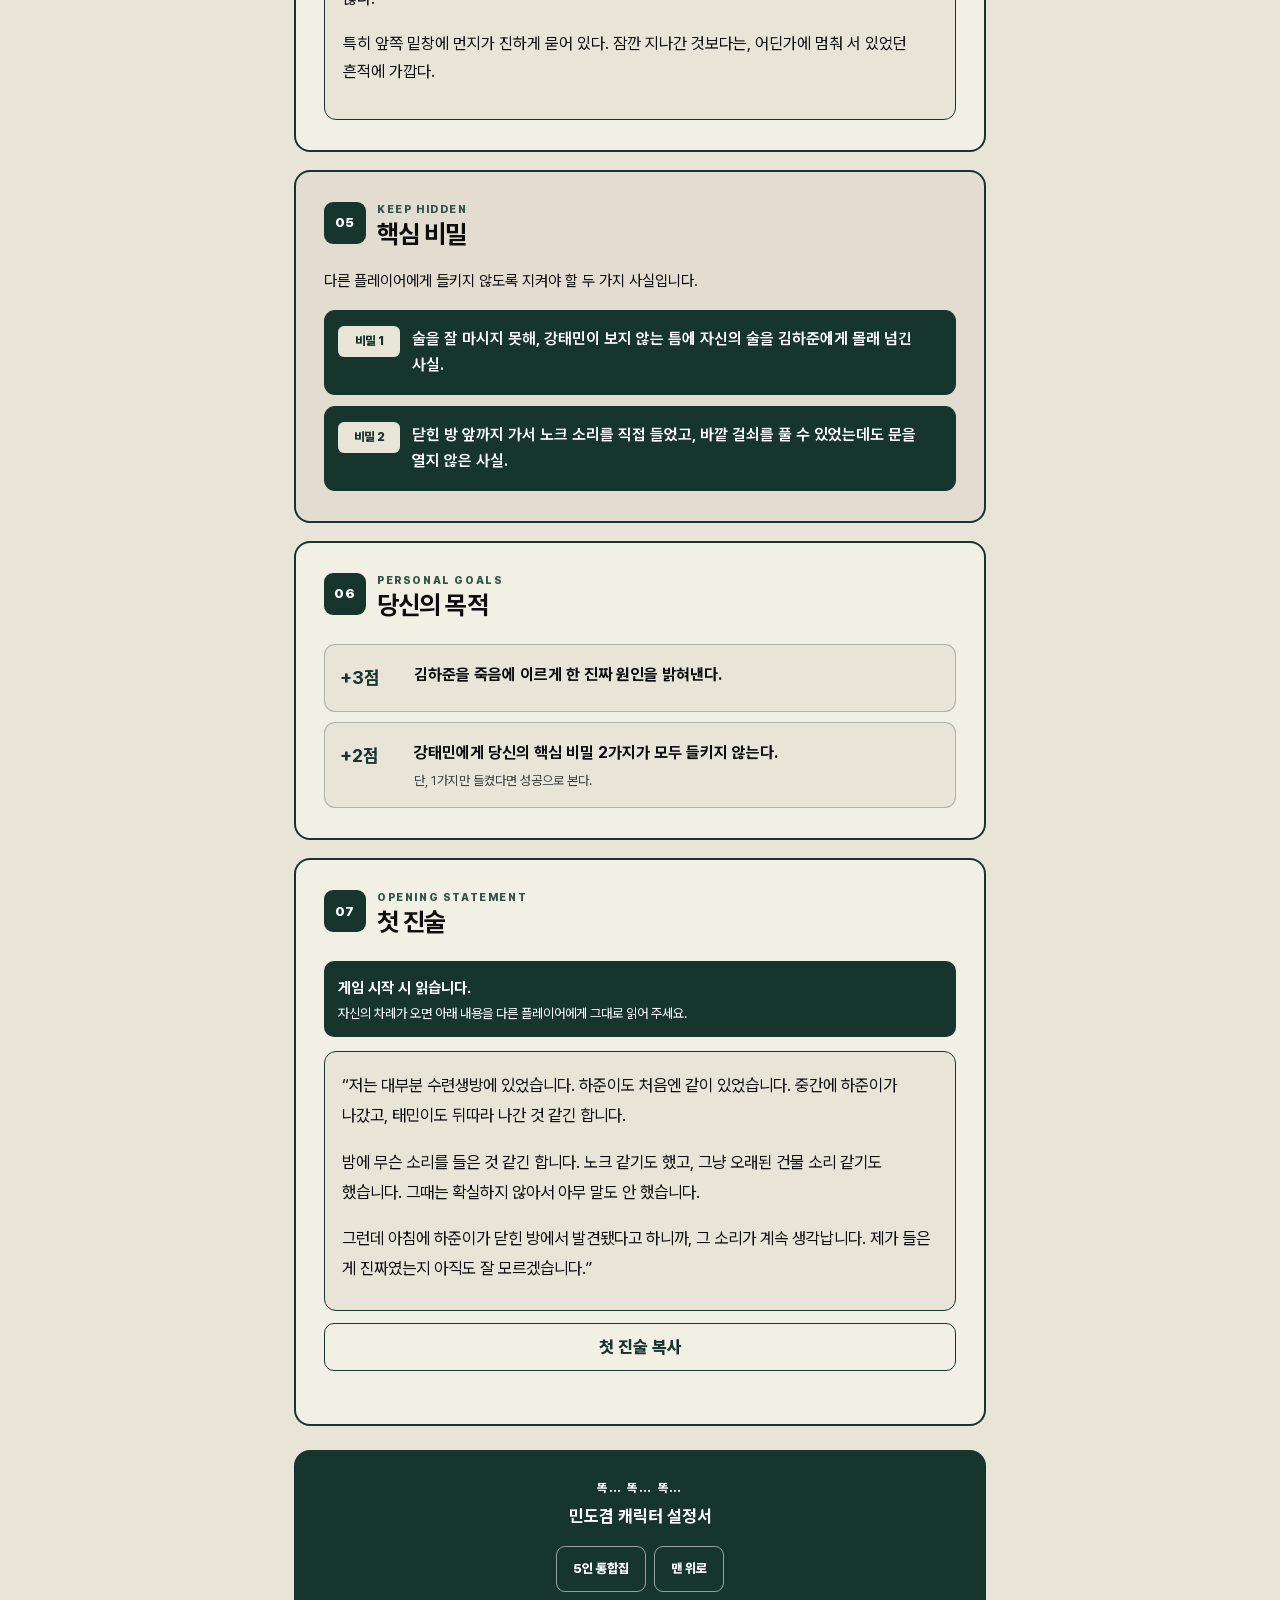
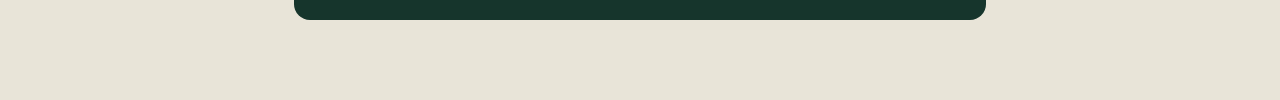
==== commit 5ddec2c9: "Add files via upload" ====
--- a/index.html
+++ b/index.html
@@ -156,20 +156,13 @@
         <span class="section-number">03</span>
         <div><p>YOUR TIMELINE</p><h2>그날 밤의 행동</h2></div>
       </div>
+      <p class="timeline-note"><strong>읽는 법</strong> 배경 행동은 시간 구간으로 묶었고, 사건과 판단에 중요한 시각은 문장 안에 정확히 표시했습니다.</p>
       <ol class="timeline-list">
-        <li><div class="timeline-time">21:40</div><div><span class="location">수련생방</span><p>강태민이 소주를 꺼냈다. 당신은 마시는 척만 했다.</p></div></li>
-        <li><div class="timeline-time">21:40–21:55</div><div><span class="location">수련생방</span><p>태민이 보지 않을 때마다 자기 술을 김하준에게 조금씩 넘겼다. 하준은 거절하지 못하고 받아 마셨다.</p></div></li>
-        <li><div class="timeline-time">22:00</div><div><span class="location">수련생방</span><p>김하준이 “이거 치워야 되는 거 아니야?”라고 말하며 소주병을 들었다. 당신은 듣고도 모른 척했다.</p></div></li>
-        <li><div class="timeline-time">22:05</div><div><span class="location">수련생방</span><p>김하준과 강태민이 차례로 나갔다. 당신과 서은찬은 방에 남았다.</p></div></li>
-        <li><div class="timeline-time">22:10</div><div><span class="location">수련생방</span><p>복도에서 낮은 말소리와 단단한 곳에 부딪히는 소리를 들었다. 확인하지 않았다.</p></div></li>
-        <li><div class="timeline-time">22:15</div><div><span class="location">수련생방</span><p>닫힌 방 방향에서 희미한 세 번의 노크를 들었다. 저녁의 괴담을 떠올렸고 아무에게도 말하지 않았다.</p></div></li>
-        <li><div class="timeline-time">22:17</div><div><span class="location">수련생방</span><p>강태민이 혼자 돌아왔다. 김하준은 돌아오지 않았다.</p></div></li>
-        <li><div class="timeline-time">22:22</div><div><span class="location">수련생방</span><p>이번에는 방문 바로 밖에서 세 번의 노크가 났다. 앞선 소리보다 훨씬 가까웠다.</p><aside>중요: 두 노크는 서로 다른 거리에서 났지만, 당신은 정체를 구분하지 못했다.</aside></div></li>
-        <li><div class="timeline-time">22:34</div><div><span class="location">수련생방 → 닫힌 방</span><p>복도 기척이 사라진 뒤 혼자 방을 나왔다. 다른 사람은 깨우지 않았다.</p></div></li>
-        <li class="timeline-list__critical"><div class="timeline-time">22:36</div><div><span class="location">닫힌 방 앞</span><p>문에 귀를 댔다. 안쪽에서 다시 약한 세 번의 노크가 났다. 바깥 걸쇠를 풀 수 있었지만, 귀신 이야기가 떠올라 문을 열지 않았다.</p></div></li>
-        <li><div class="timeline-time">22:40</div><div><span class="location">닫힌 방 → 수련생방</span><p>돌아와 이불을 머리끝까지 뒤집어썼다. 닫힌 방 앞까지 갔다는 사실을 숨겼다.</p></div></li>
-        <li><div class="timeline-time">22:55</div><div><span class="location">수련생방</span><p>방문이 열리고, 누군가 무거운 것을 내려놓는 소리를 들었다. 이불 밖으로 나오지 않았다.</p></div></li>
-        <li><div class="timeline-time">다음 날 아침</div><div><span class="location">닫힌 방 앞</span><p>걸쇠가 풀리고 문이 열리는 것을 지켜봤다. 김하준이 안에 쓰러져 있었다.</p></div></li>
+        <li><div class="timeline-time" aria-label="21시 40분부터 22시 05분까지">21:40<br><span>~22:05</span></div><div><span class="location">수련생방</span><p>강태민이 소주를 꺼냈다. 당신은 마시는 척하면서 <strong>21:55 무렵</strong>까지 태민이 보지 않을 때마다 자기 술을 김하준에게 조금씩 넘겼다. 22시 무렵 하준이 술병을 치워야 한다는 취지로 말했지만 모른 척했다. <strong>22:05</strong> 김하준과 강태민이 차례로 나갔고 당신은 서은찬과 방에 남았다.</p></div></li>
+        <li class="timeline-list__critical"><div class="timeline-time" aria-label="22시 05분부터 22시 22분까지">22:05<br><span>~22:22</span></div><div><span class="location">수련생방</span><p><strong>22:10</strong> 복도에서 낮은 말소리와 단단한 곳에 부딪히는 소리를 들었지만 확인하지 않았다. <strong>22:15</strong> 닫힌 방 방향에서 희미한 세 번의 노크를 들었고 아무에게도 말하지 않았다. <strong>22:17</strong> 강태민만 돌아왔으며, <strong>22:22</strong> 방문 바로 밖에서 더 가까운 세 번의 노크가 났다.</p><aside>중요: 두 노크는 서로 다른 거리에서 났지만, 당신은 정체를 구분하지 못했다.</aside></div></li>
+        <li class="timeline-list__critical"><div class="timeline-time" aria-label="22시 22분부터 22시 40분까지">22:22<br><span>~22:40</span></div><div><span class="location">수련생방·닫힌 방 앞</span><p>복도 기척이 사라진 뒤 <strong>22:34</strong> 혼자 방을 나왔다. <strong>22:36</strong> 닫힌 방 문에 귀를 대자 안쪽에서 다시 약한 세 번의 노크가 났다. 바깥 걸쇠를 풀 수 있었지만 귀신 이야기가 떠올라 문을 열지 않았다. <strong>22:40</strong> 수련생방으로 돌아와 이불을 뒤집어쓰고, 닫힌 방 앞까지 갔다는 사실을 숨겼다.</p></div></li>
+        <li><div class="timeline-time" aria-label="22시 40분부터 22시 55분까지">22:40<br><span>~22:55</span></div><div><span class="location">수련생방</span><p><strong>22:55</strong> 방문이 열리고 누군가 무거운 것을 내려놓는 소리를 들었다. 이불 밖으로 나오지 않았다.</p></div></li>
+        <li><div class="timeline-time">다음 날<br>아침</div><div><span class="location">닫힌 방 앞</span><p>걸쇠가 풀리고 문이 열리는 것을 지켜봤다. 김하준이 안에 쓰러져 있었다.</p></div></li>
       </ol>
     </section>
 
--- a/style.css
+++ b/style.css
@@ -294,8 +294,11 @@
 .story-block blockquote { margin: 20px 0; color: var(--green); font-size: 1.55rem; font-weight: 800; letter-spacing: .19em; text-align: center; }
 .ending-line { margin-top: 18px; padding-left: 13px; border-left: 4px solid var(--green); font-weight: 800; }
 
+.timeline-note { margin: 0 0 14px; padding: 12px 13px; color: var(--ink); background: rgba(22, 53, 44, .055); border-left: 4px solid var(--green); border-radius: 9px; font-size: .82rem; line-height: 1.6; }
+.timeline-note strong { color: var(--green); font-weight: 850; }
+.timeline-time > span { white-space: nowrap; }
 .timeline-list { position: relative; display: grid; gap: 10px; margin: 0; padding: 0; list-style: none; }
-.timeline-list li { display: grid; grid-template-columns: 82px 1fr; gap: 12px; padding: 15px 13px; background: var(--paper); border: 1px solid var(--line); border-radius: 11px; }
+.timeline-list li { display: grid; grid-template-columns: 96px 1fr; gap: 12px; padding: 15px 13px; background: var(--paper); border: 1px solid var(--line); border-radius: 11px; }
 .timeline-time { color: var(--green); font-size: .84rem; font-weight: 850; line-height: 1.4; }
 .timeline-list .location { display: block; margin-bottom: 5px; color: var(--green-soft); font-size: .7rem; font-weight: 800; }
 .timeline-list p { margin: 0; font-size: .91rem; line-height: 1.65; }
@@ -354,7 +357,7 @@
   .control-button--guide { min-width: 92px; }
   .control-button--map { min-width: 44px; padding-inline: 6px; }
   .control-button--toc { min-width: 50px; }
-  .timeline-list li { grid-template-columns: 69px 1fr; gap: 9px; padding-inline: 10px; }
+  .timeline-list li { grid-template-columns: 76px 1fr; gap: 9px; padding-inline: 10px; }
   .secret-list article { grid-template-columns: 54px 1fr; gap: 9px; padding-inline: 11px; }
 }
 
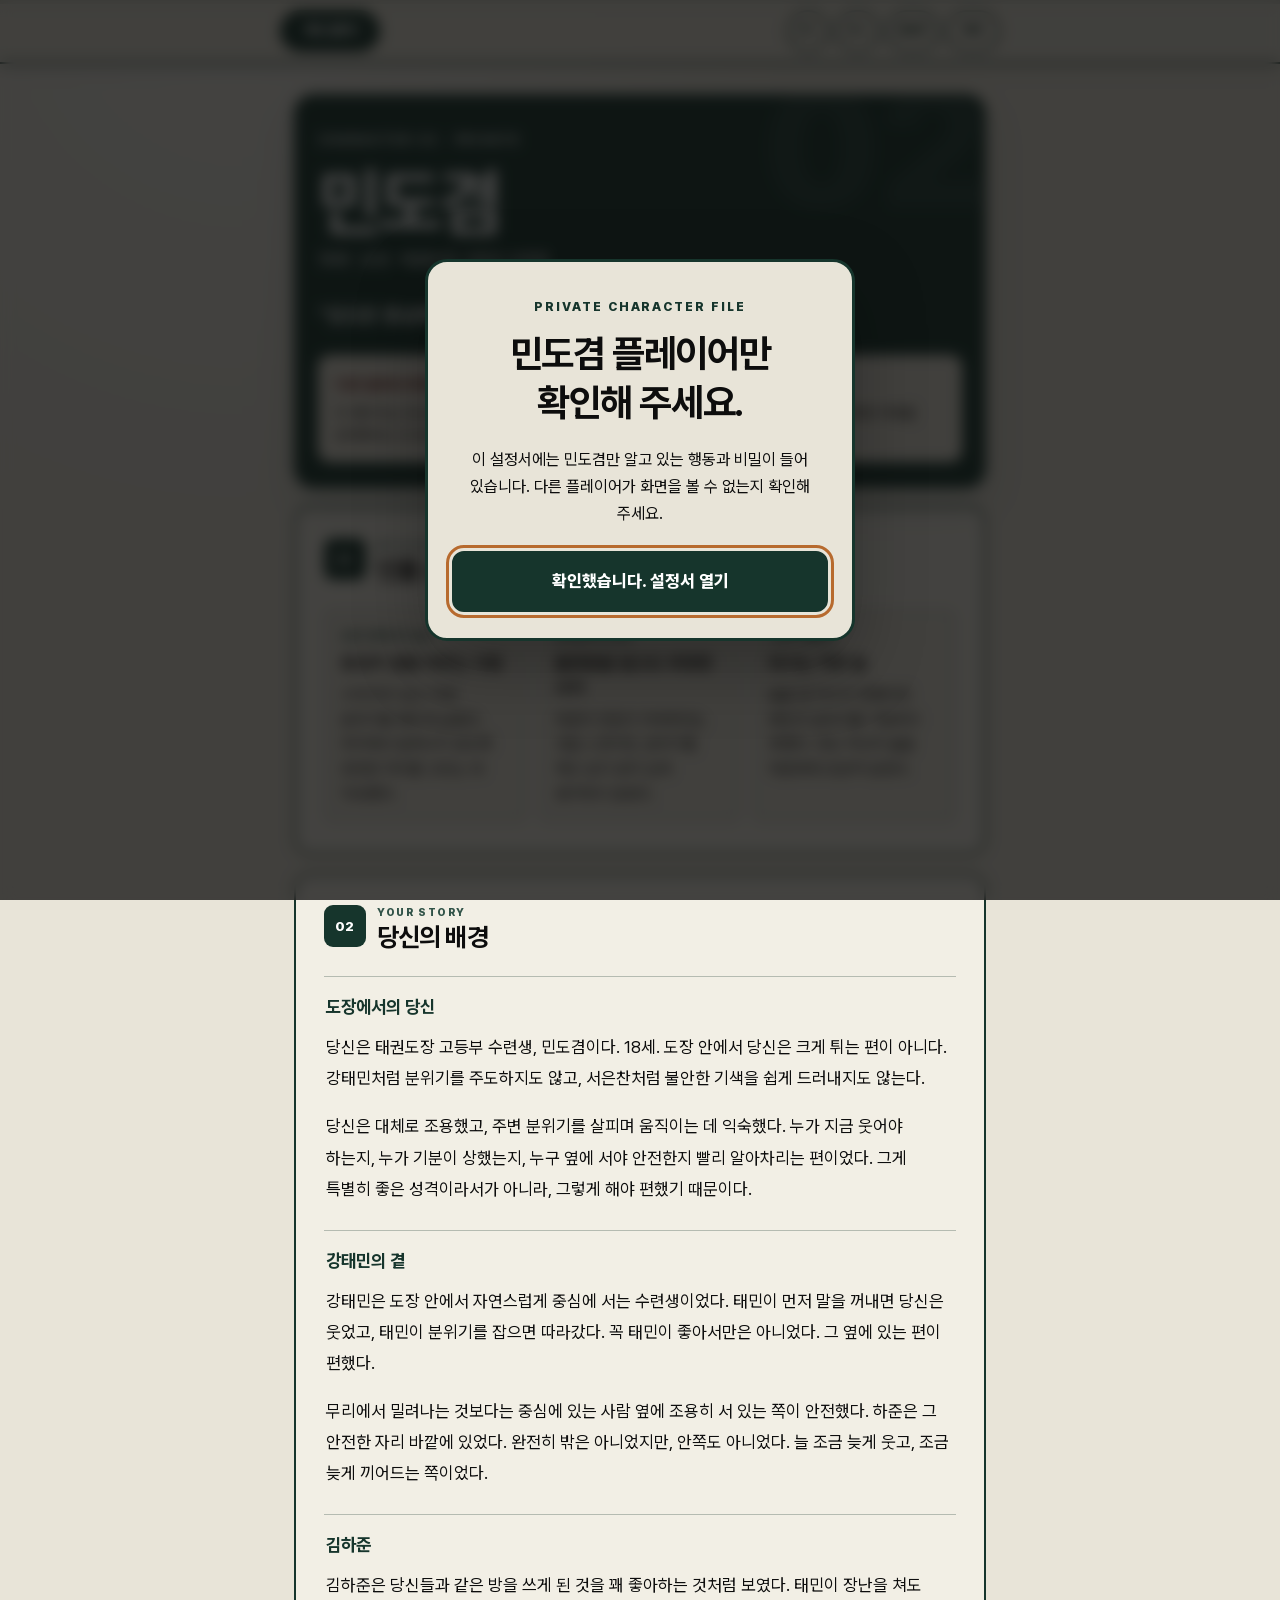
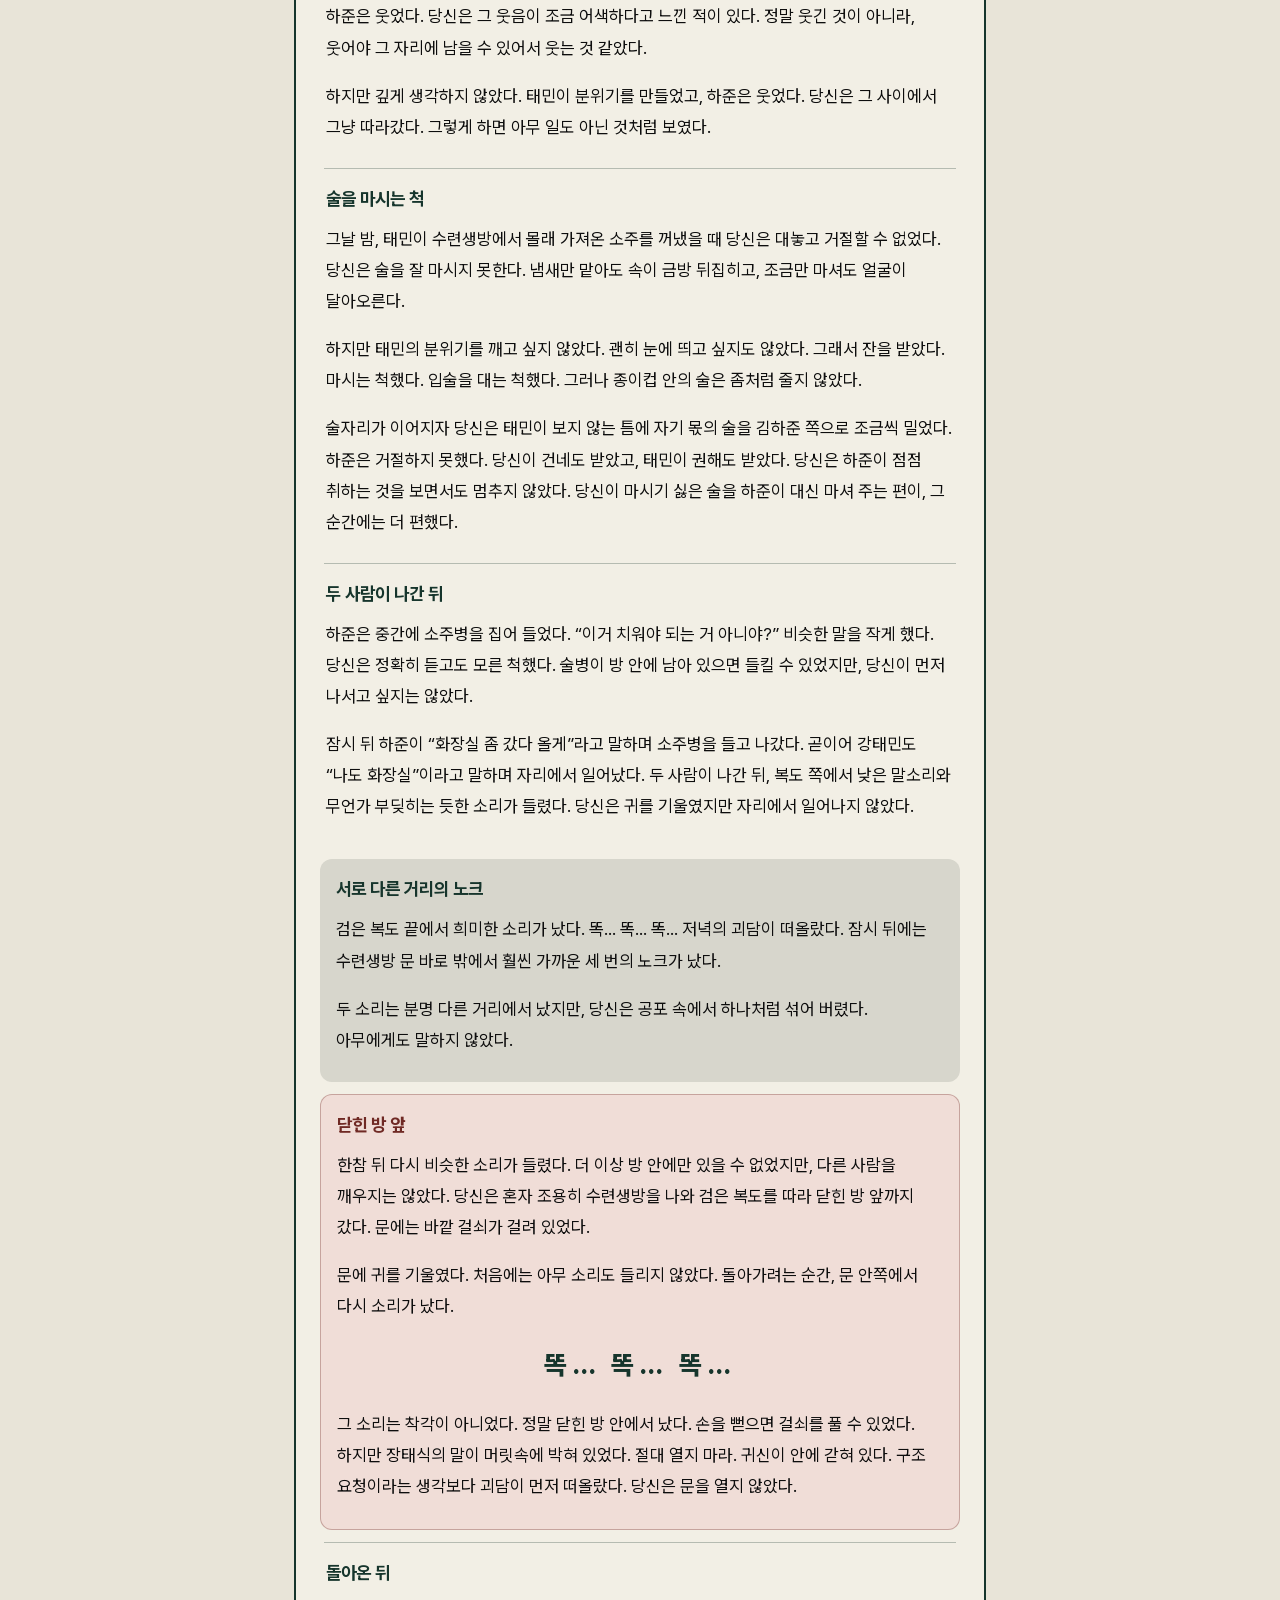
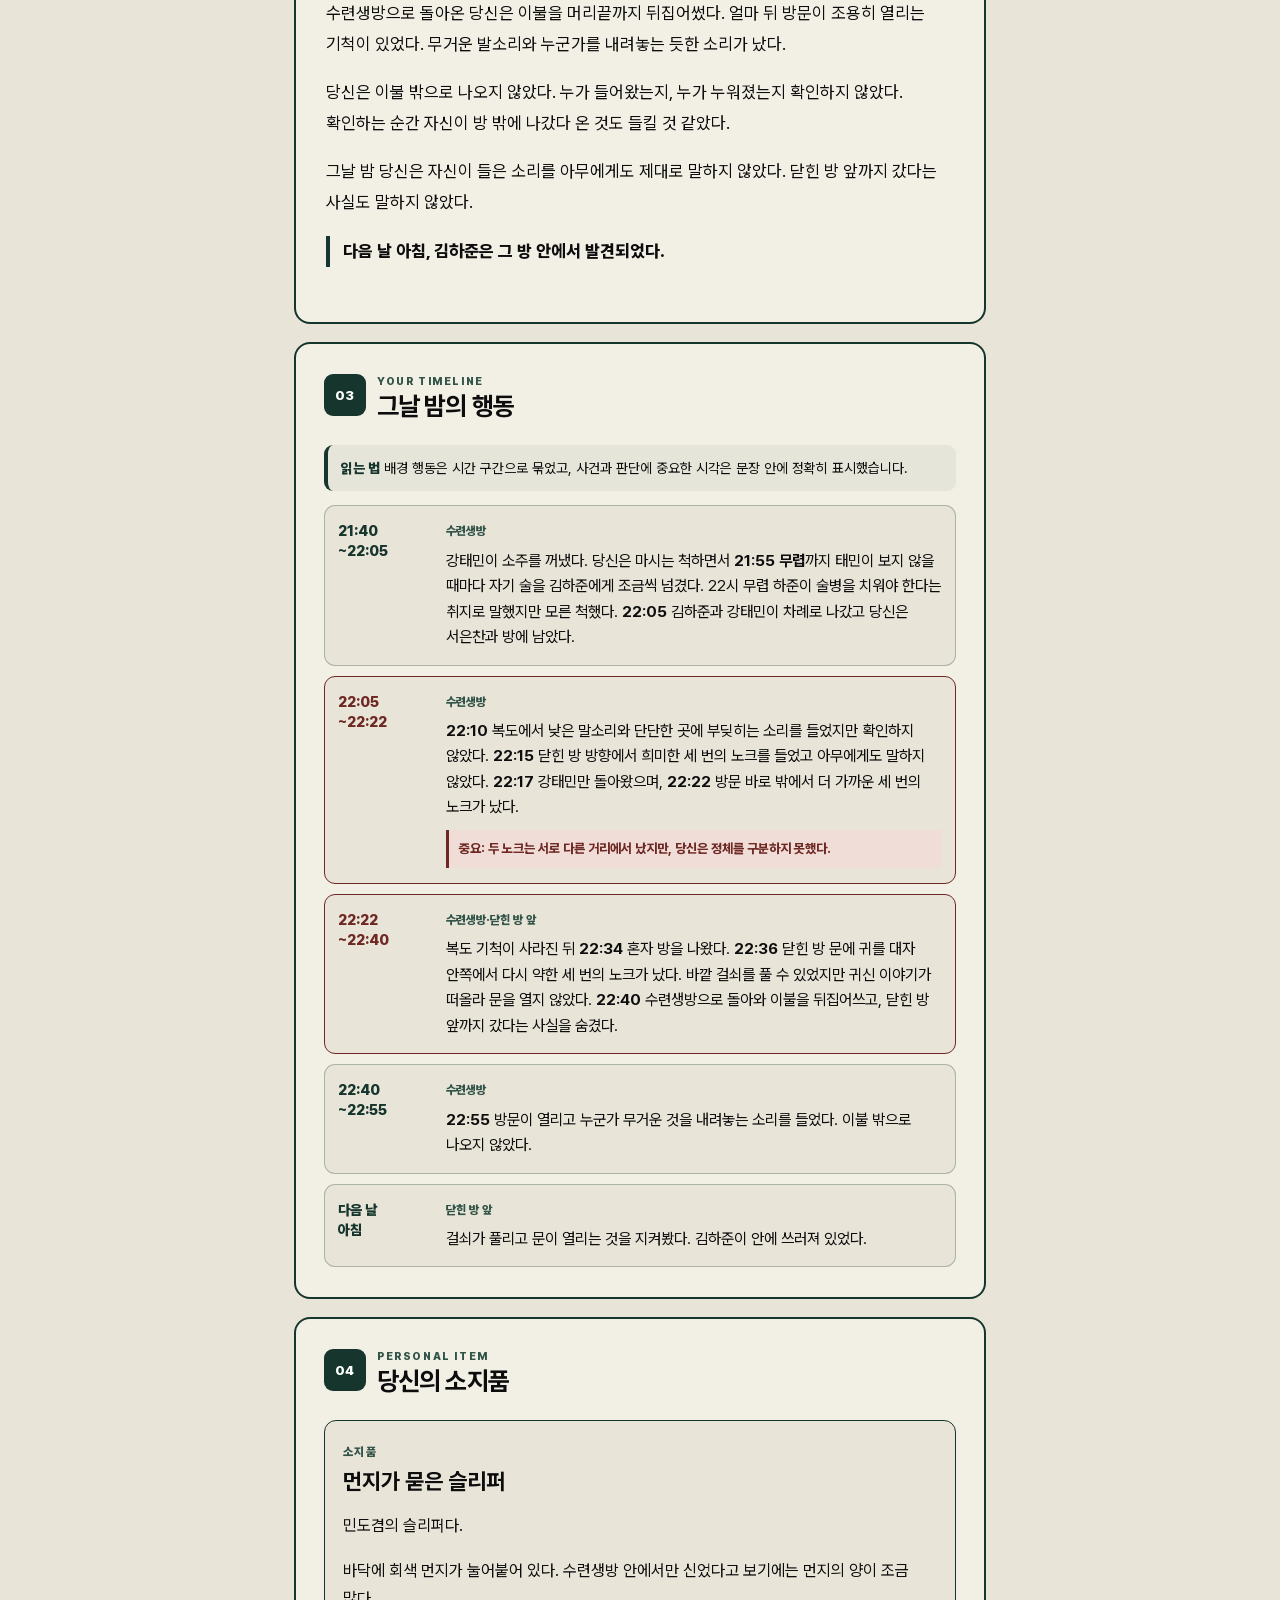
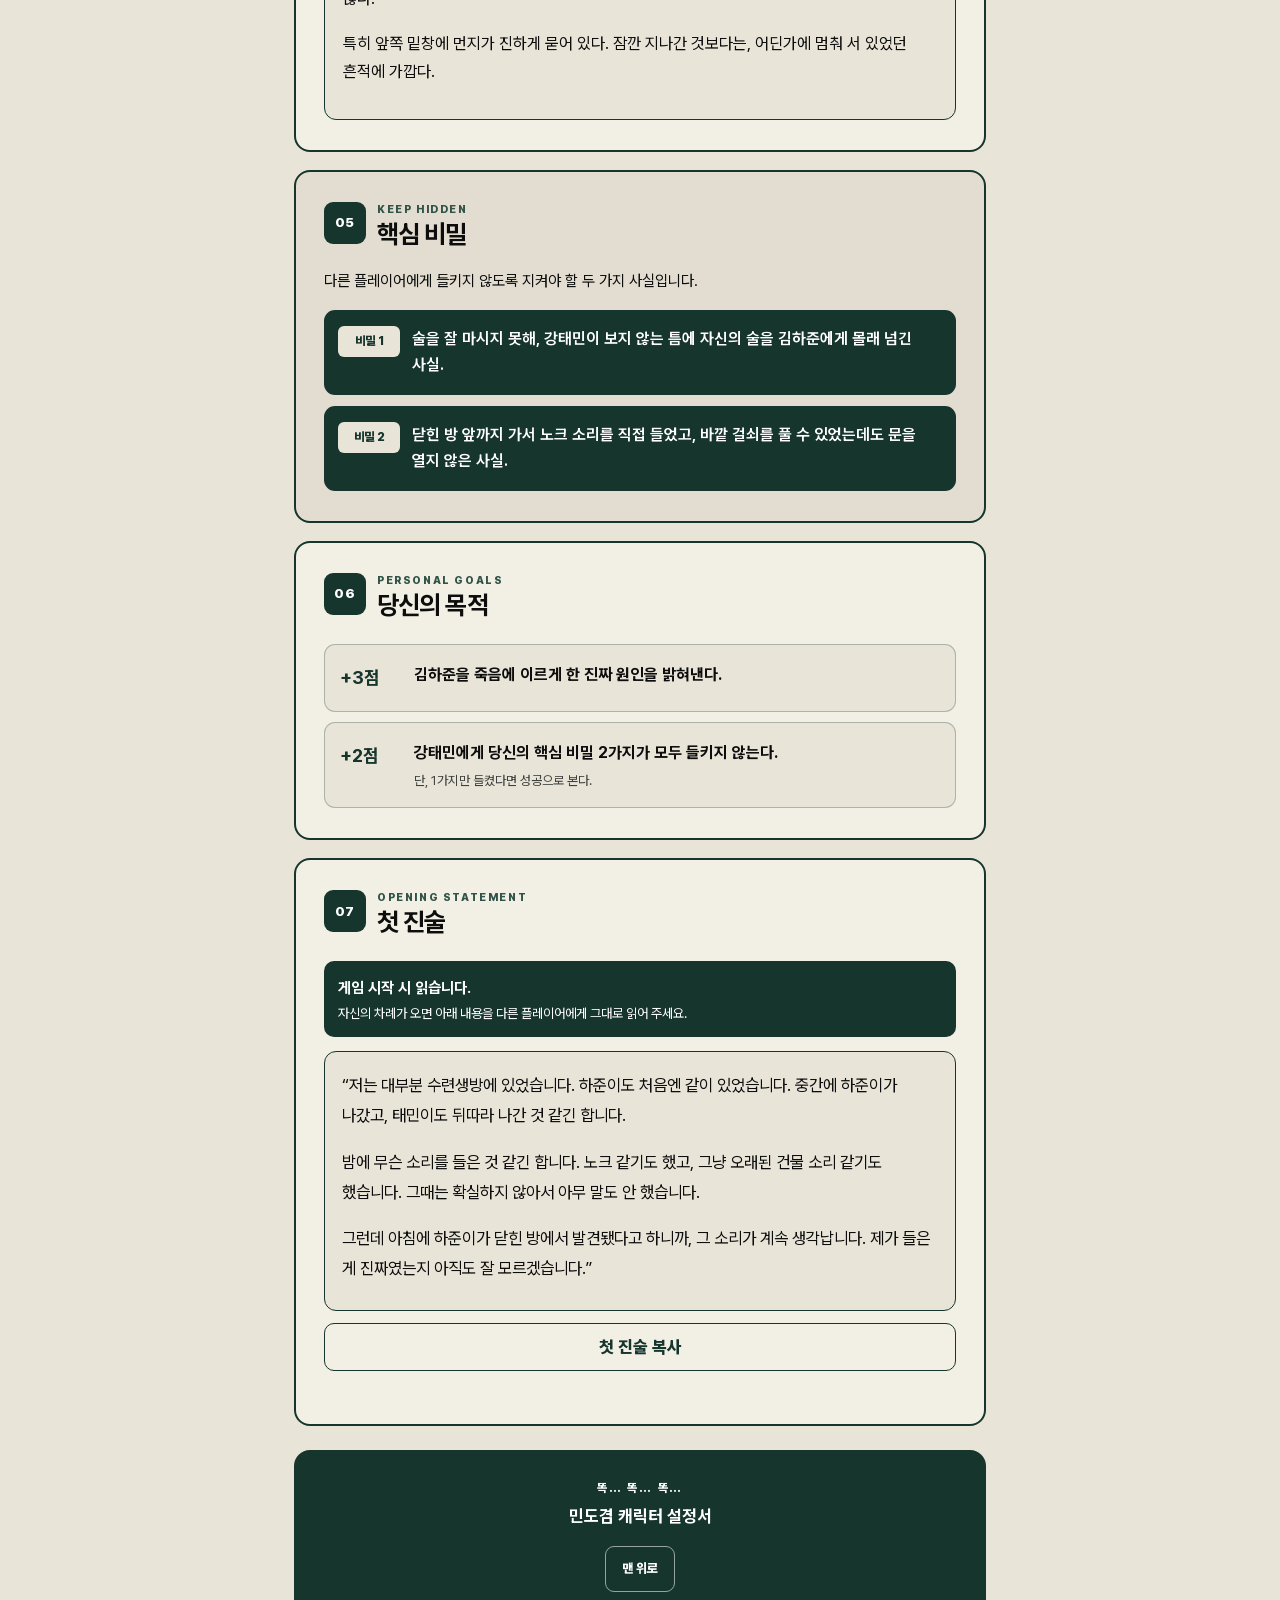
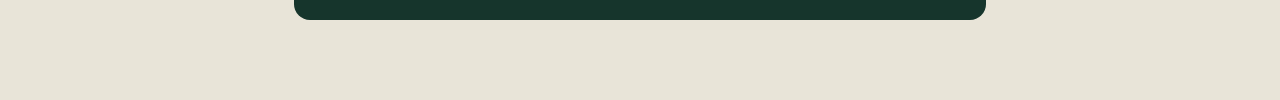
==== commit 58e6129a: "Add files via upload" ====
--- a/index.html
+++ b/index.html
@@ -221,7 +221,7 @@
     <footer class="page-footer">
       <p>똑… 똑… 똑…</p>
       <strong>민도겸 캐릭터 설정서</strong>
-      <div class="page-footer__links"><a href="../../index.html">5인 통합집</a><a id="footerTopLink" href="#pageTop">맨 위로</a></div>
+      <div class="page-footer__links"><a id="footerTopLink" href="#pageTop">맨 위로</a></div>
     </footer>
   </main>
 
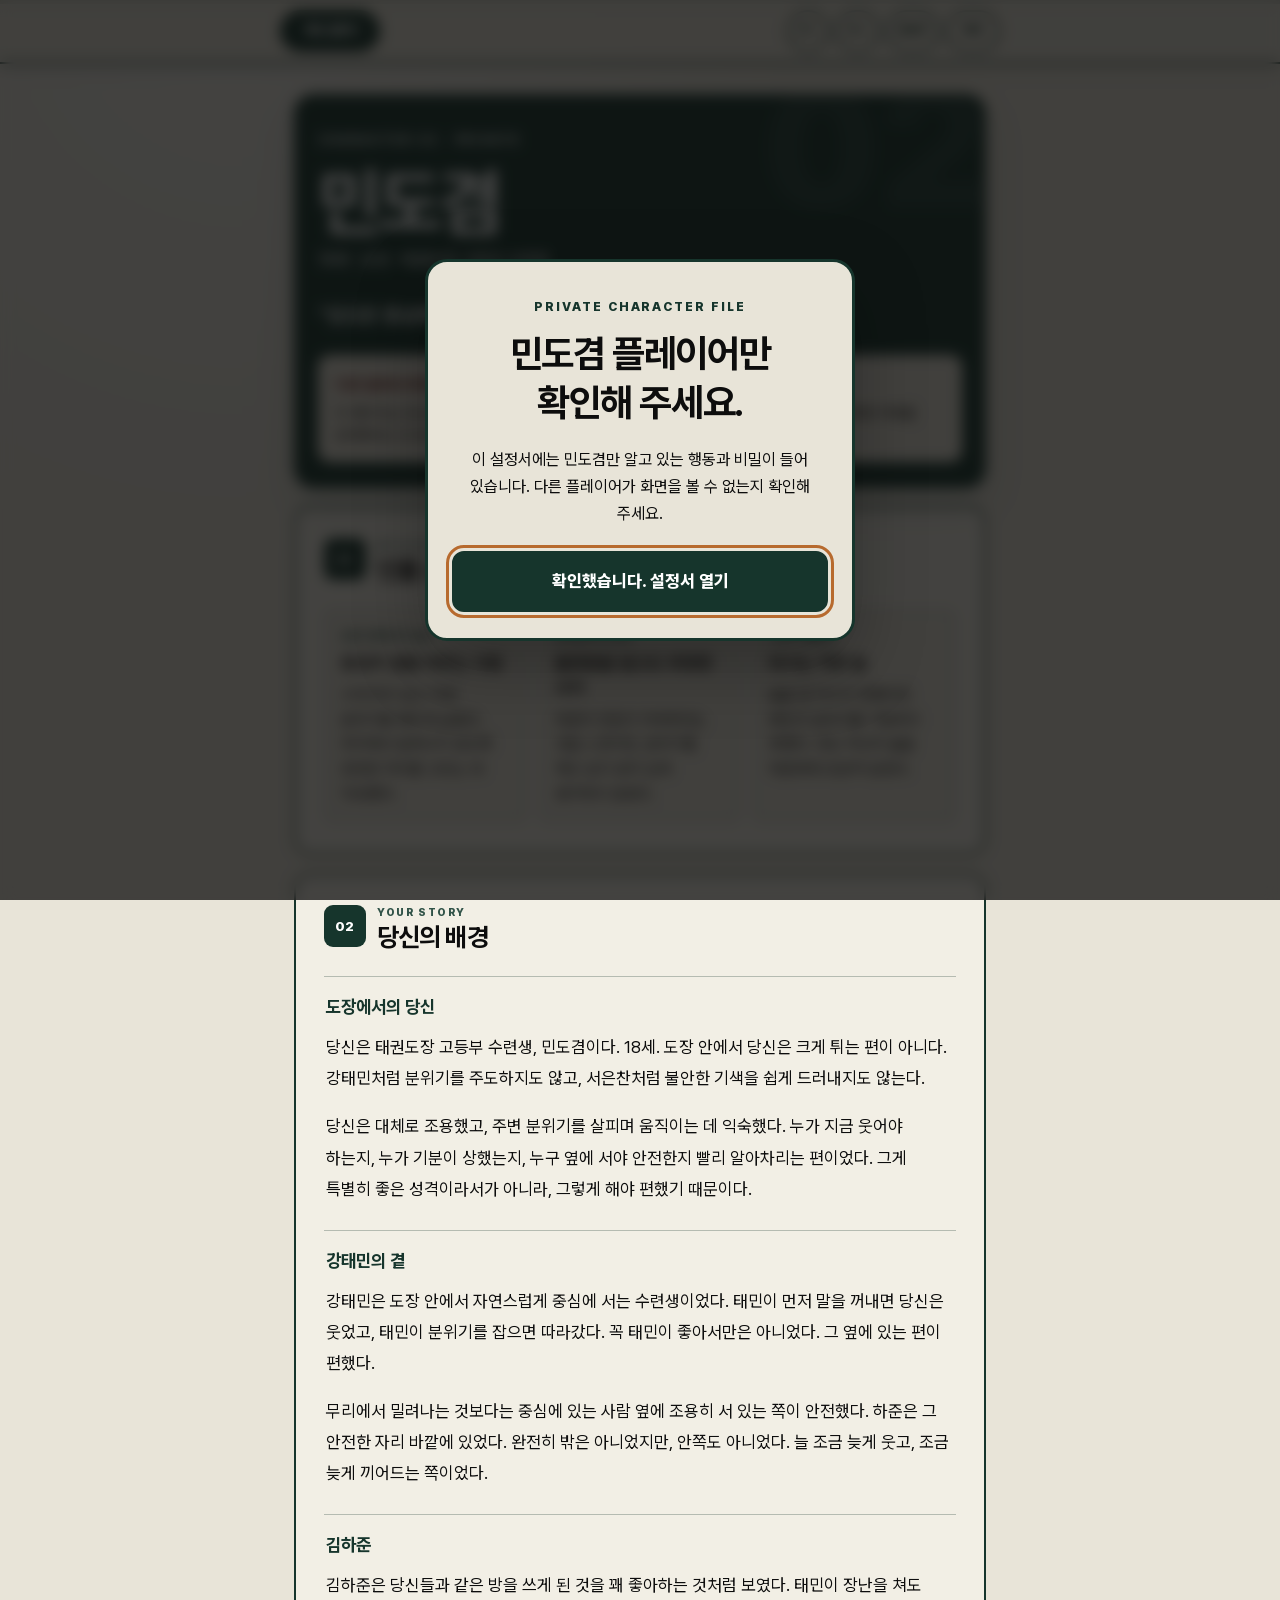
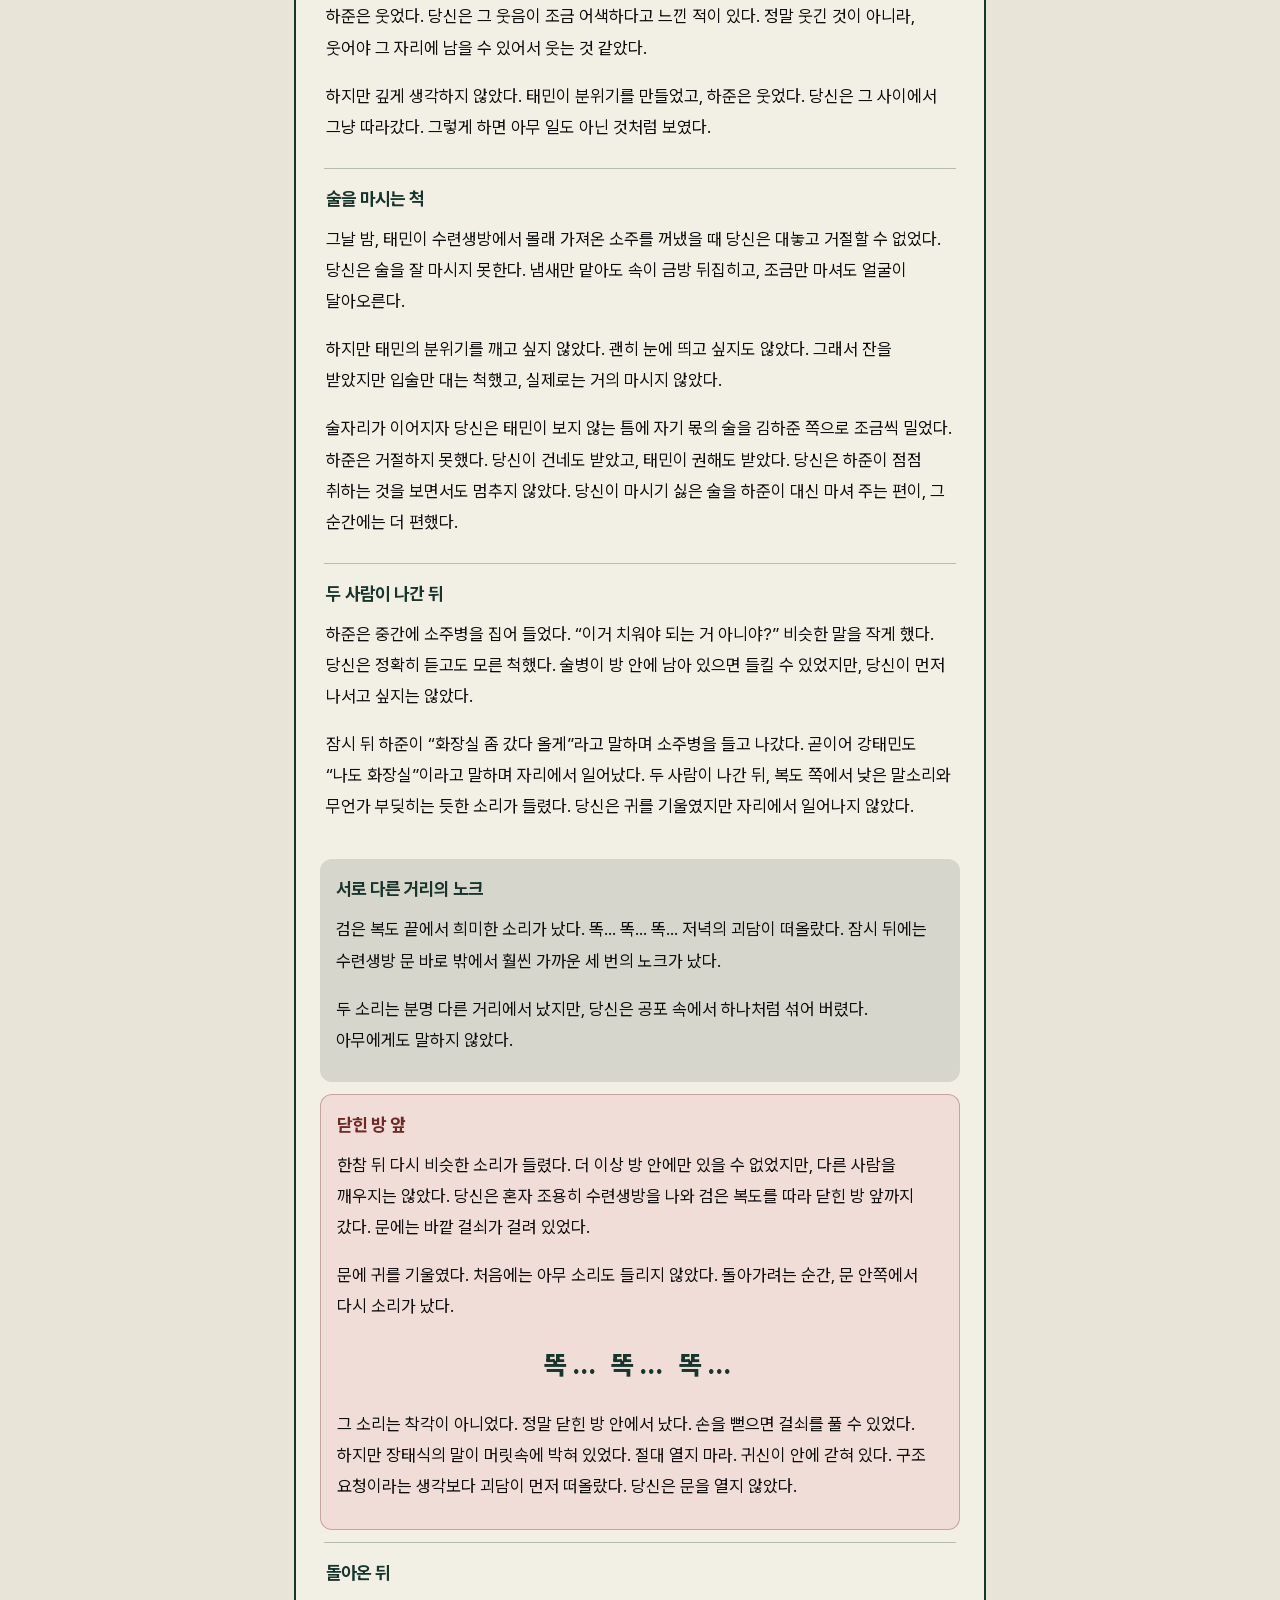
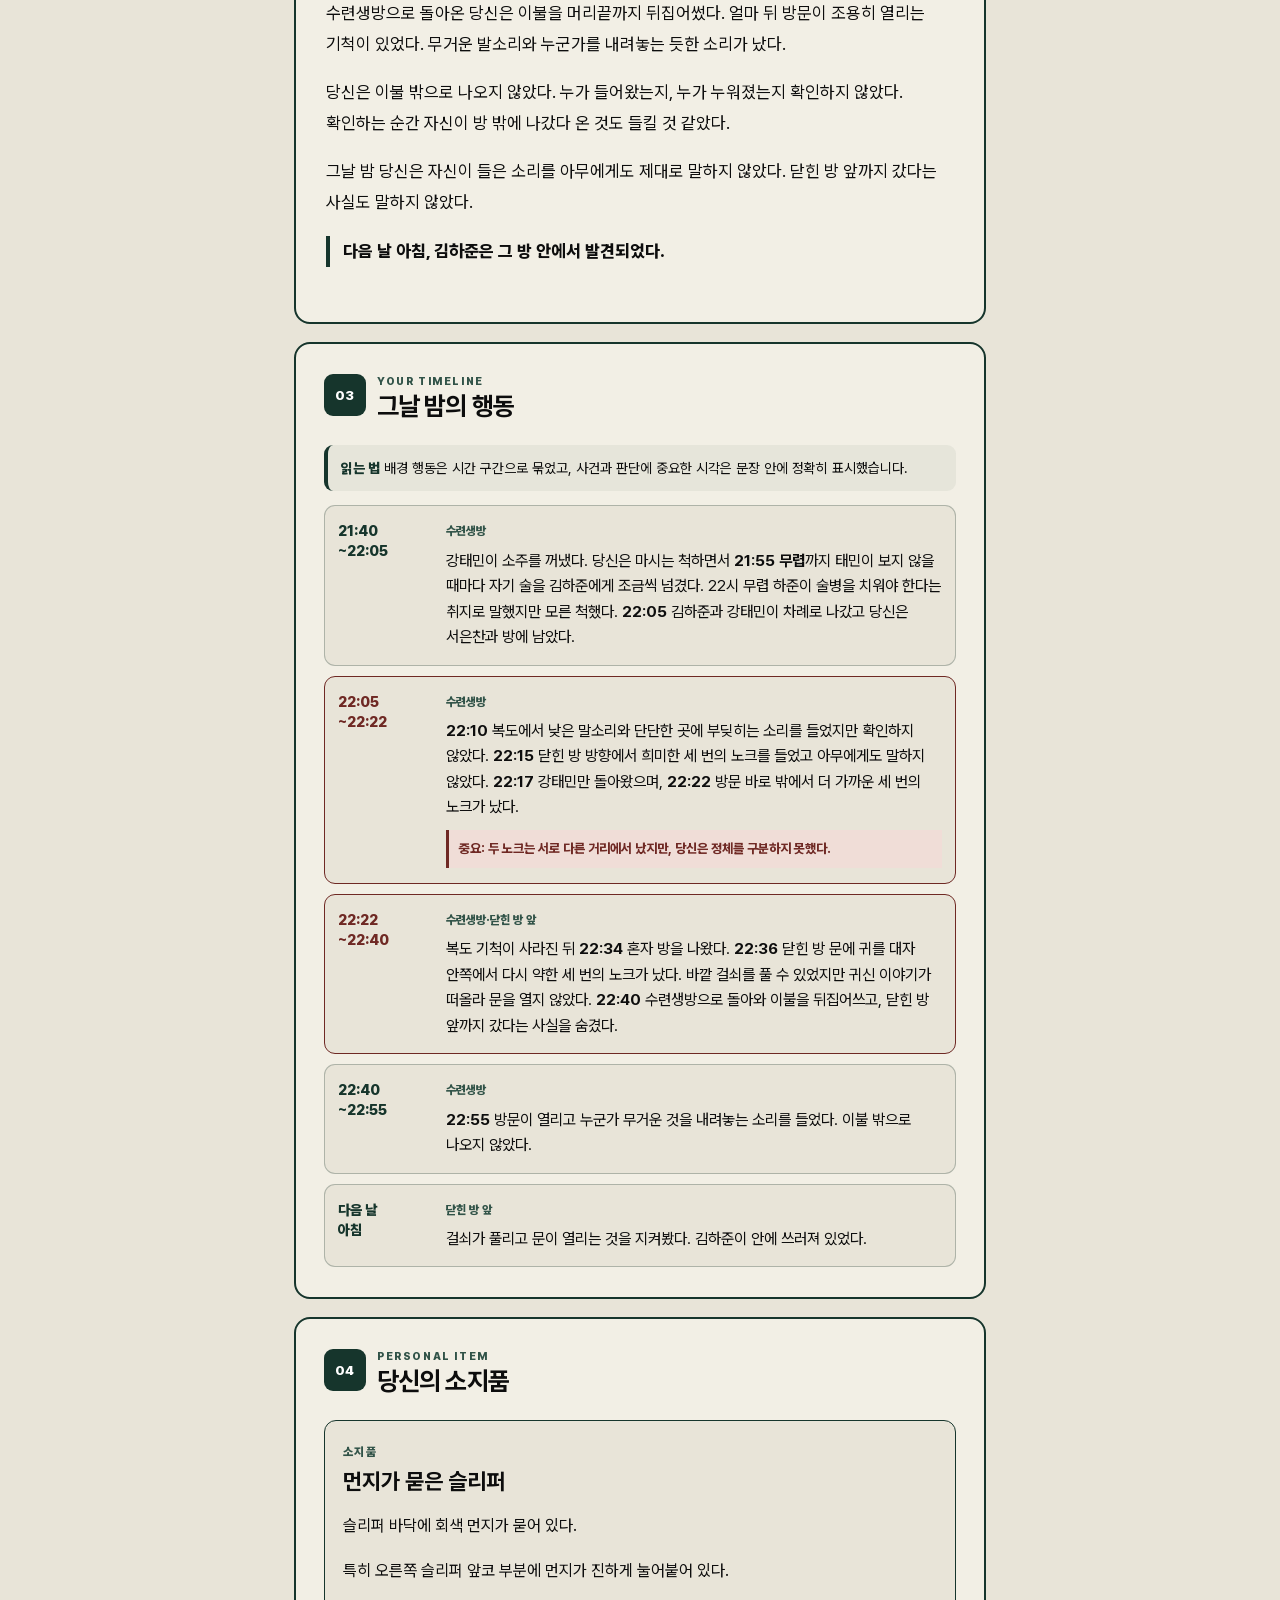
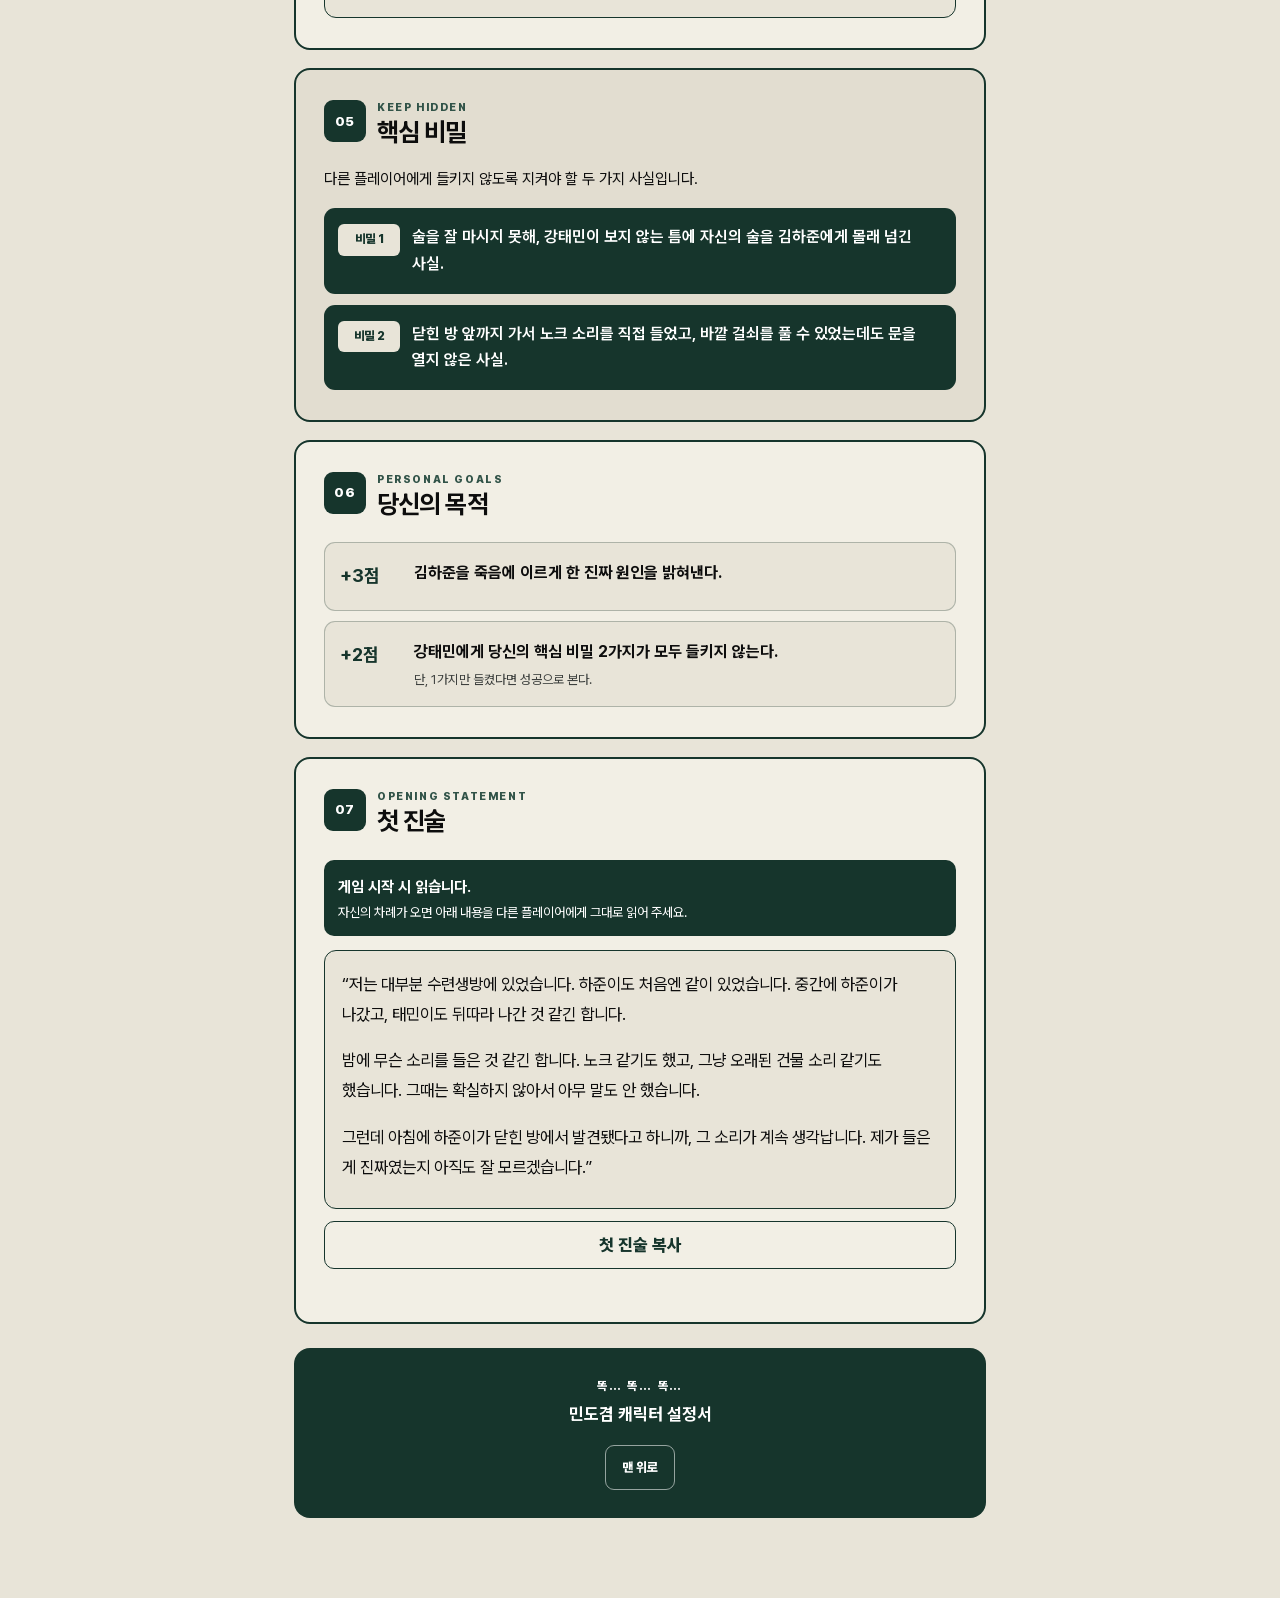
==== commit ca28056c: "Add files via upload" ====
--- a/index.html
+++ b/index.html
@@ -122,7 +122,7 @@
       <div class="story-block">
         <h3>술을 마시는 척</h3>
         <p>그날 밤, 태민이 수련생방에서 몰래 가져온 소주를 꺼냈을 때 당신은 대놓고 거절할 수 없었다. 당신은 술을 잘 마시지 못한다. 냄새만 맡아도 속이 금방 뒤집히고, 조금만 마셔도 얼굴이 달아오른다.</p>
-        <p>하지만 태민의 분위기를 깨고 싶지 않았다. 괜히 눈에 띄고 싶지도 않았다. 그래서 잔을 받았다. 마시는 척했다. 입술을 대는 척했다. 그러나 종이컵 안의 술은 좀처럼 줄지 않았다.</p>
+        <p>하지만 태민의 분위기를 깨고 싶지 않았다. 괜히 눈에 띄고 싶지도 않았다. 그래서 잔을 받았지만 입술만 대는 척했고, 실제로는 거의 마시지 않았다.</p>
         <p>술자리가 이어지자 당신은 태민이 보지 않는 틈에 자기 몫의 술을 김하준 쪽으로 조금씩 밀었다. 하준은 거절하지 못했다. 당신이 건네도 받았고, 태민이 권해도 받았다. 당신은 하준이 점점 취하는 것을 보면서도 멈추지 않았다. 당신이 마시기 싫은 술을 하준이 대신 마셔 주는 편이, 그 순간에는 더 편했다.</p>
       </div>
       <div class="story-block">
@@ -174,9 +174,8 @@
       <article class="item-card">
         <p class="item-card__label">소지품</p>
         <h3>먼지가 묻은 슬리퍼</h3>
-        <p>민도겸의 슬리퍼다.</p>
-        <p>바닥에 회색 먼지가 눌어붙어 있다. 수련생방 안에서만 신었다고 보기에는 먼지의 양이 조금 많다.</p>
-        <p>특히 앞쪽 밑창에 먼지가 진하게 묻어 있다. 잠깐 지나간 것보다는, 어딘가에 멈춰 서 있었던 흔적에 가깝다.</p>
+        <p>슬리퍼 바닥에 회색 먼지가 묻어 있다.</p>
+        <p>특히 오른쪽 슬리퍼 앞코 부분에 먼지가 진하게 눌어붙어 있다.</p>
       </article>
     </section>
 
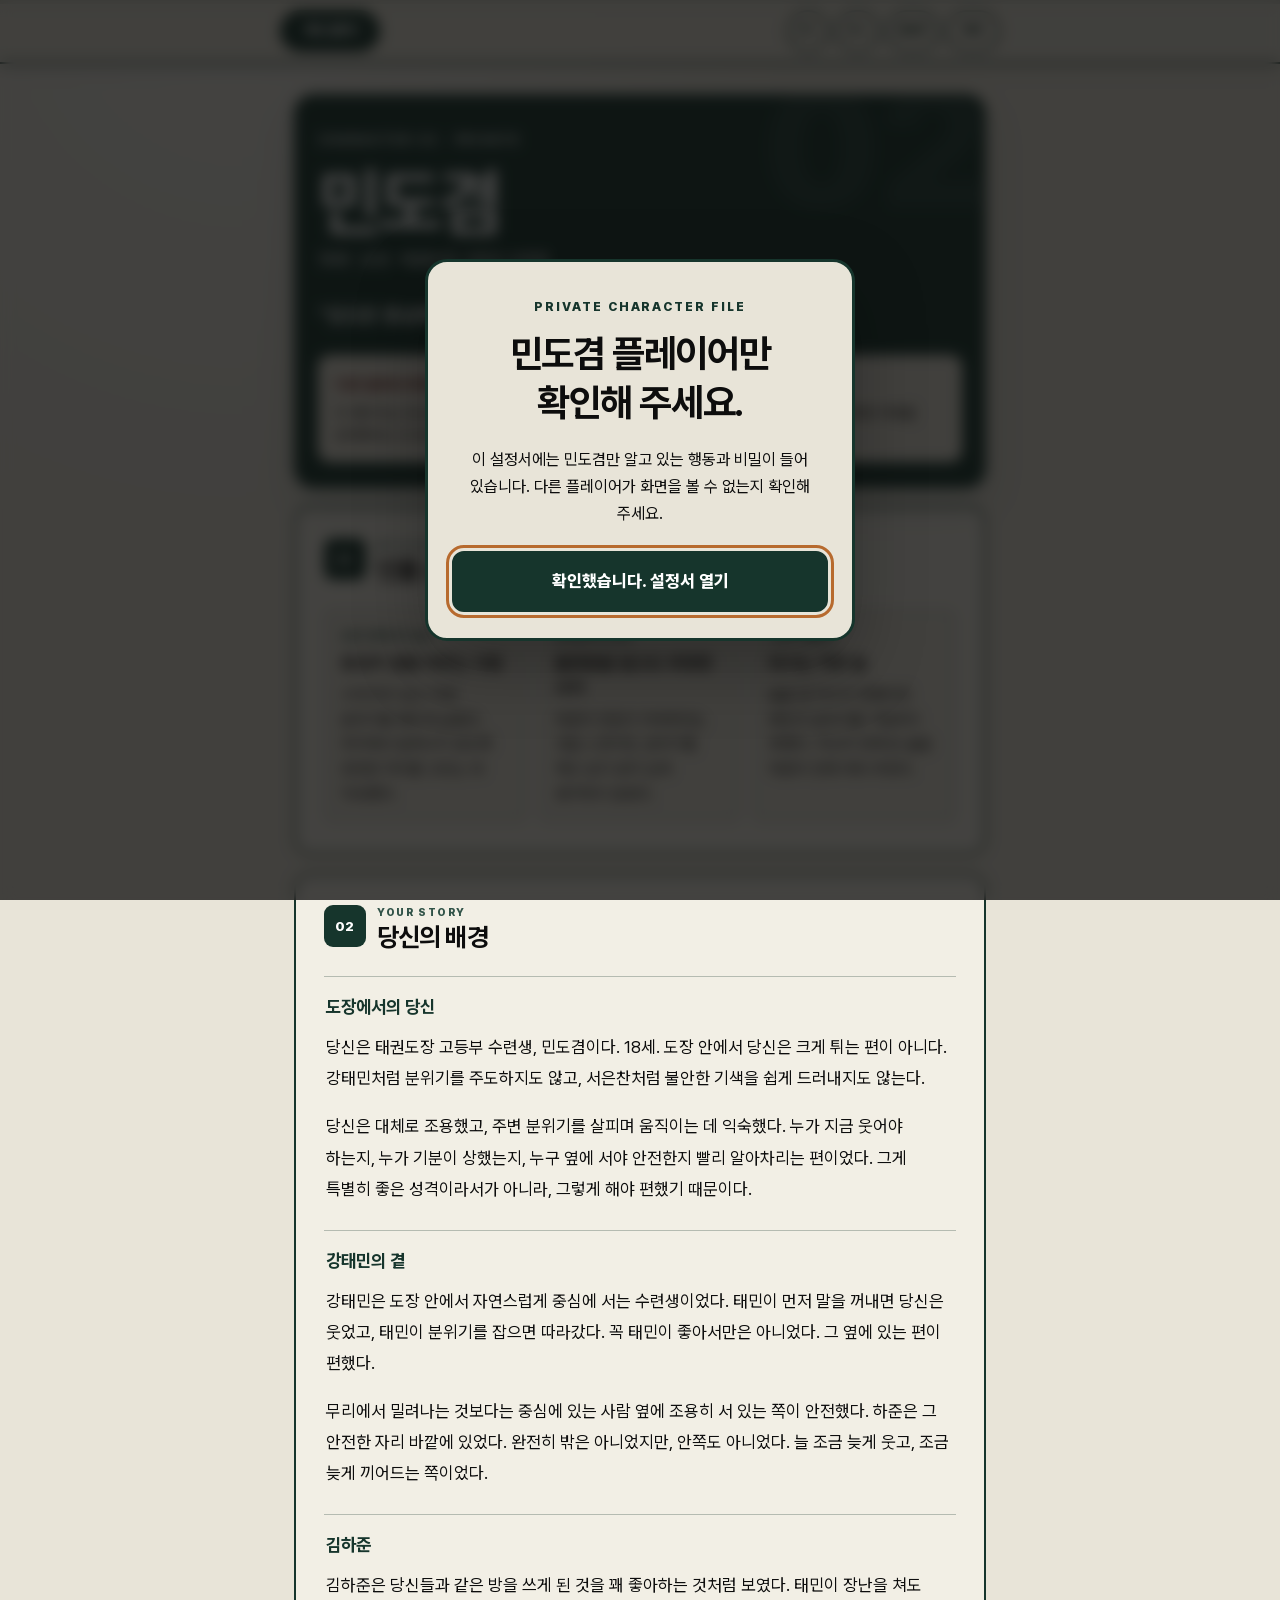
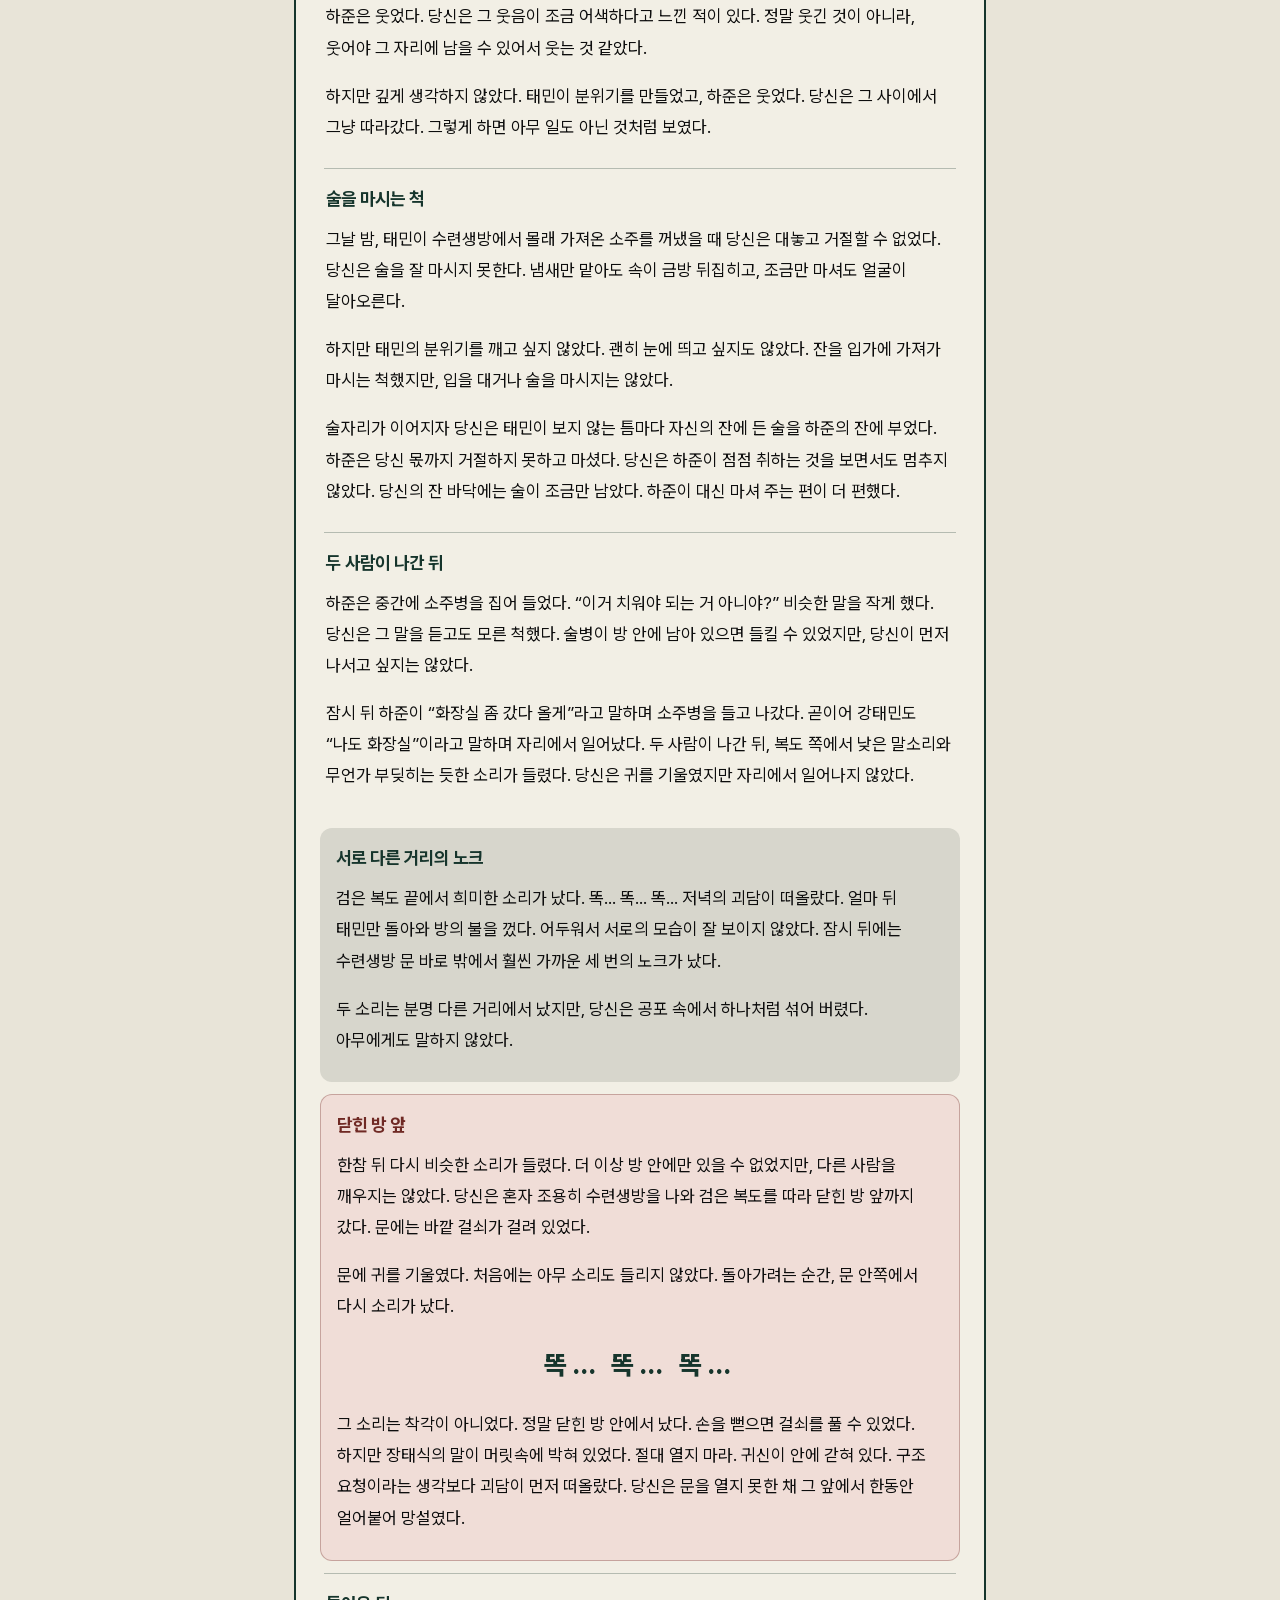
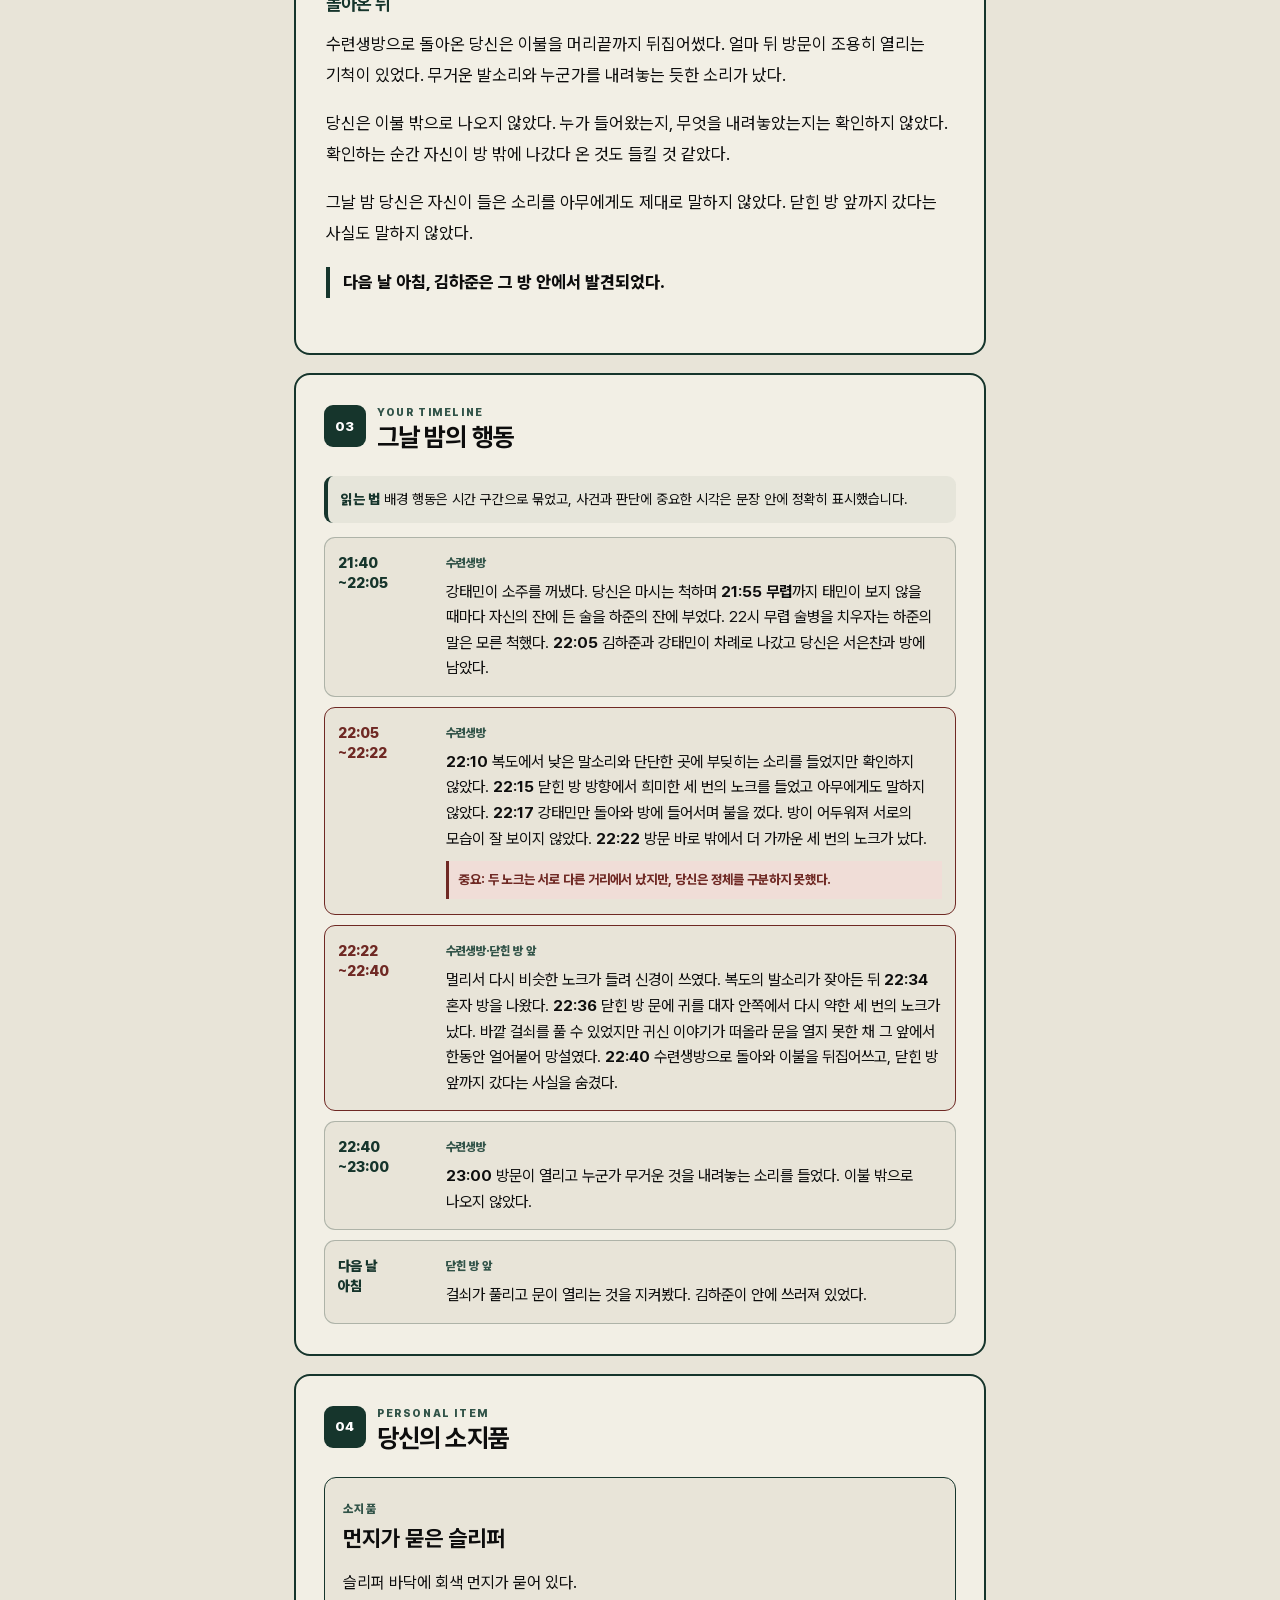
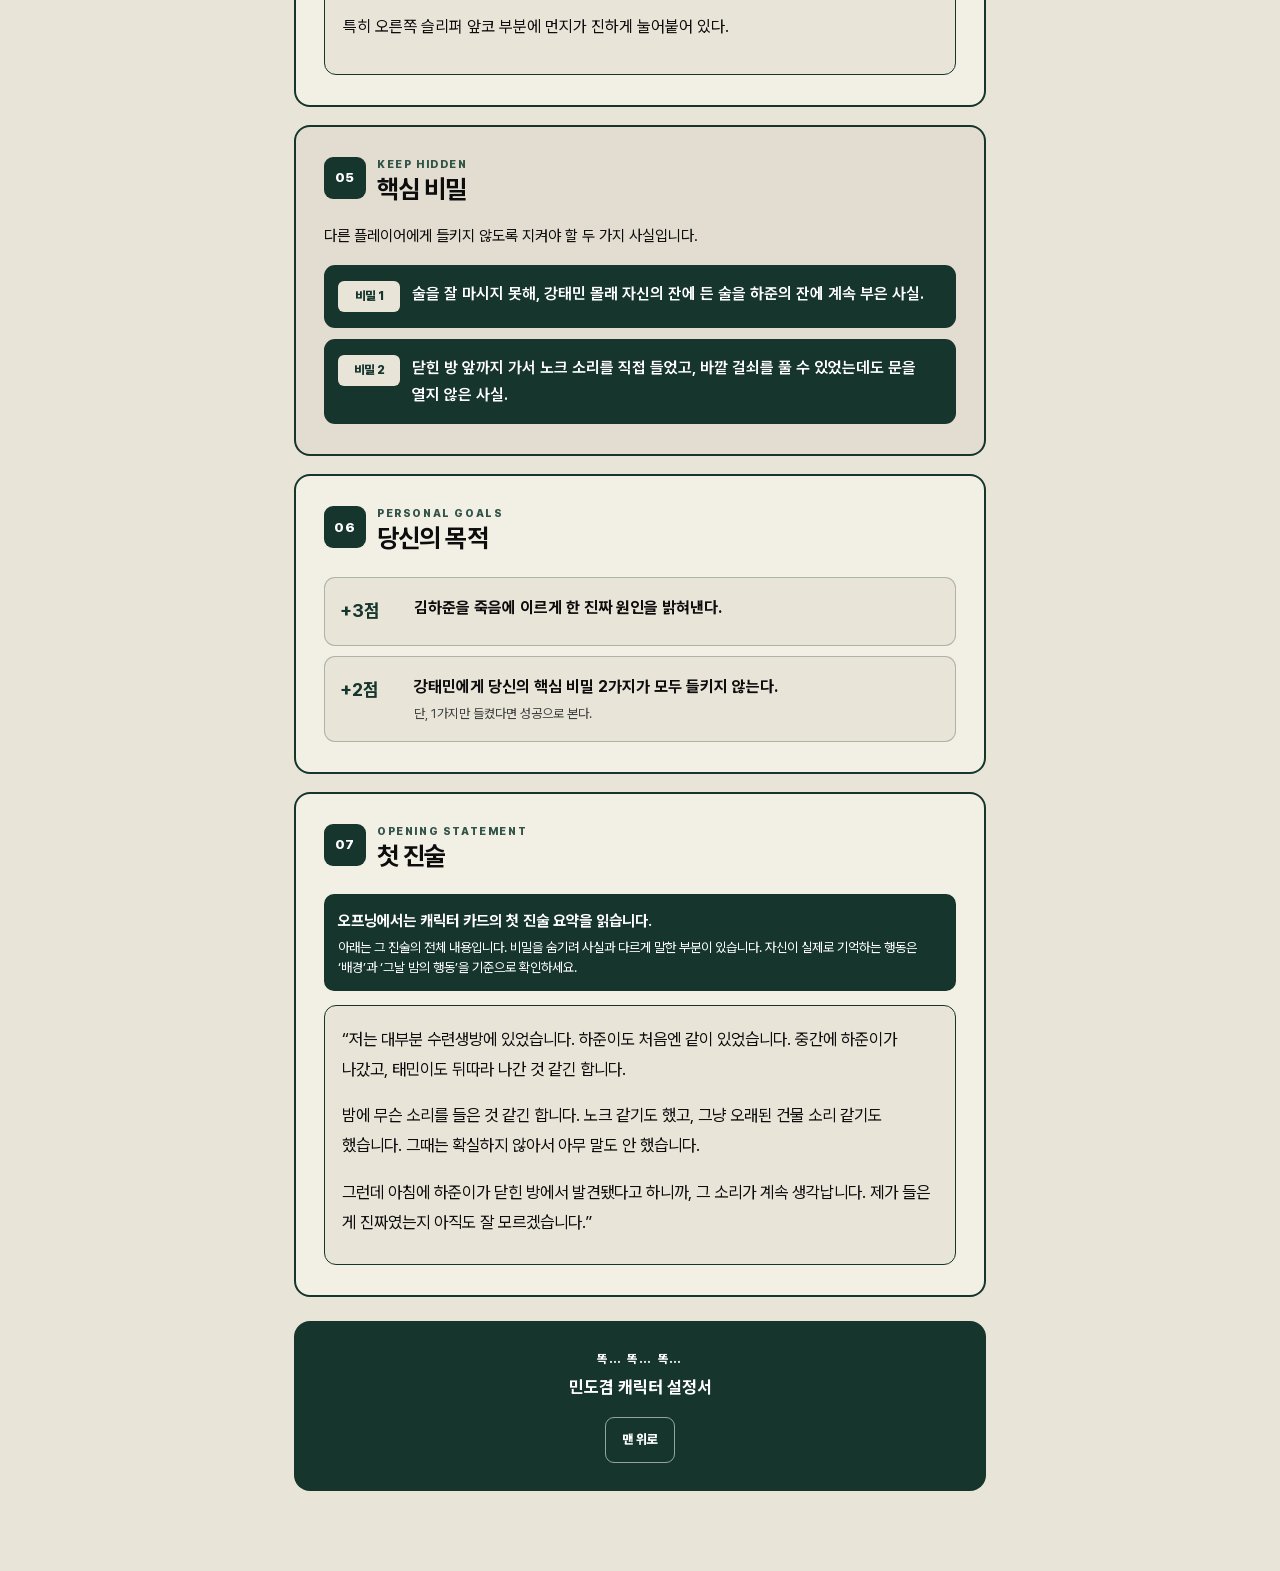
==== commit 2950a49c: "Add files via upload" ====
--- a/index.html
+++ b/index.html
@@ -8,7 +8,7 @@
   <meta name="robots" content="noindex,nofollow,noarchive,nosnippet">
   <title>똑… 똑… 똑… | 민도겸 캐릭터 설정서</title>
   <meta name="description" content="머더 미스터리 똑… 똑… 똑… 민도겸 전용 모바일 캐릭터 설정서">
-  <link rel="stylesheet" href="style.css">
+  <link rel="stylesheet" href="style.css?v=feedback-20260920">
 </head>
 <body class="is-locked">
   <span class="page-top-anchor" id="pageTop" aria-hidden="true"></span>
@@ -21,6 +21,24 @@
       <h1 id="gateTitle">민도겸 플레이어만<br>확인해 주세요.</h1>
       <p>이 설정서에는 민도겸만 알고 있는 행동과 비밀이 들어 있습니다. 다른 플레이어가 화면을 볼 수 없는지 확인해 주세요.</p>
       <button id="acknowledgeButton" type="button">확인했습니다. 설정서 열기</button>
+    </div>
+  </section>
+
+  <section class="reader-tutorial" id="readerTutorial" role="dialog" aria-modal="true" aria-labelledby="tutorialTitle" aria-describedby="tutorialDescription" hidden>
+    <div class="reader-tutorial__spotlight" id="tutorialSpotlight" aria-hidden="true"></div>
+    <div class="reader-tutorial__card" id="tutorialCard">
+      <div class="reader-tutorial__meta">
+        <p>상단 버튼 안내 <span id="tutorialCounter">1 / 4</span></p>
+        <button id="tutorialClose" type="button" aria-label="버튼 안내 닫기">닫기</button>
+      </div>
+      <div class="reader-tutorial__copy" aria-live="polite" aria-atomic="true">
+        <h2 id="tutorialTitle">게임 설명서</h2>
+        <p id="tutorialDescription"></p>
+      </div>
+      <div class="reader-tutorial__actions">
+        <button id="tutorialPrevious" type="button" disabled>이전</button>
+        <button id="tutorialNext" type="button">다음</button>
+      </div>
     </div>
   </section>
 
@@ -59,7 +77,7 @@
     <button class="map-modal__backdrop" id="mapBackdrop" type="button" tabindex="-1" aria-label="지도 닫기"></button>
     <section class="map-modal__panel" role="dialog" aria-modal="true" aria-labelledby="mapTitle">
       <header class="map-modal__header">
-        <div><span>TRAINING CENTER</span><h2 id="mapTitle">수련원 MAP</h2></div>
+        <div><span id="mapCounter">MAP 1 / 2</span><h2 id="mapTitle" aria-live="polite">수련원 지도</h2></div>
         <button id="mapClose" type="button">닫기</button>
       </header>
       <div class="map-toolbar" aria-label="지도 확대 설정">
@@ -71,7 +89,21 @@
       <div class="map-viewport" id="mapViewport" tabindex="0" aria-label="확대된 지도를 스크롤하여 확인">
         <img id="mapImage" src="map.png" alt="수련원 실외시설과 실내시설의 방 및 이동 구조를 보여 주는 지도" draggable="false">
       </div>
-      <p class="map-hint">확대 후 지도를 위아래·좌우로 움직여 확인하세요.</p>
+      <footer class="map-gallery-footer">
+        <div class="map-thumbnails" role="group" aria-label="지도 선택">
+          <button class="map-thumbnail" type="button" data-map-src="map.png" data-map-title="수련원 지도" data-map-alt="수련원 실외시설과 실내시설의 방 및 이동 구조를 보여 주는 지도" aria-label="수련원 지도 보기" aria-pressed="true" aria-controls="mapViewport">
+            <img src="map.png" alt="" width="56" height="48" loading="lazy" draggable="false">
+            <span class="map-thumbnail__label">수련원 지도</span>
+            <span class="map-thumbnail__check" aria-hidden="true">✓</span>
+          </button>
+          <button class="map-thumbnail" type="button" data-map-src="bed-layout.png" data-map-title="수련생방 침대 배치도" data-map-alt="수련생방 침대 배치도. 왼쪽 위는 서은찬, 왼쪽 아래는 김하준, 오른쪽은 민도겸, 아래쪽 가로 침대는 강태민. 창문은 위쪽, 출입문은 오른쪽 위에 있다." aria-label="수련생방 침대 배치도 보기" aria-pressed="false" aria-controls="mapViewport">
+            <img src="bed-layout.png" alt="" width="56" height="48" loading="lazy" draggable="false">
+            <span class="map-thumbnail__label">침대 배치도</span>
+            <span class="map-thumbnail__check" aria-hidden="true">✓</span>
+          </button>
+        </div>
+        <p class="map-hint">미리보기를 누르면 지도가 바뀝니다.<br>확대 후에는 위아래·좌우로 움직여 확인하세요.</p>
+      </footer>
     </section>
   </aside>
 
@@ -95,7 +127,7 @@
       <div class="profile-grid">
         <article><span>도장 안에서의 모습</span><strong>중심의 곁을 따르는 사람</strong><p>크게 튀지 않고 주변 분위기를 빠르게 살폈다. 무리에서 밀려나지 않도록 안전한 자리를 고르는 데 익숙했다.</p></article>
         <article><span>김하준과의 관계</span><strong>불편함을 알고도 외면한 사이</strong><p>하준의 웃음이 어색하다는 것을 느꼈지만, 분위기를 깨고 싶지 않아 깊게 생각하지 않았다.</p></article>
-        <article><span>그날의 출발점</span><strong>마시는 척한 술</strong><p>술을 잘 마시지 못했지만 태민의 분위기를 거절하지 못했다. 대신 자신의 술을 하준에게 조금씩 넘겼다.</p></article>
+        <article><span>그날의 출발점</span><strong>마시는 척한 술</strong><p>술을 잘 마시지 못했지만 태민의 분위기를 거절하지 못했다. 자신의 잔에 든 술을 하준의 잔에 계속 부었다.</p></article>
       </div>
     </section>
 
@@ -122,17 +154,17 @@
       <div class="story-block">
         <h3>술을 마시는 척</h3>
         <p>그날 밤, 태민이 수련생방에서 몰래 가져온 소주를 꺼냈을 때 당신은 대놓고 거절할 수 없었다. 당신은 술을 잘 마시지 못한다. 냄새만 맡아도 속이 금방 뒤집히고, 조금만 마셔도 얼굴이 달아오른다.</p>
-        <p>하지만 태민의 분위기를 깨고 싶지 않았다. 괜히 눈에 띄고 싶지도 않았다. 그래서 잔을 받았지만 입술만 대는 척했고, 실제로는 거의 마시지 않았다.</p>
-        <p>술자리가 이어지자 당신은 태민이 보지 않는 틈에 자기 몫의 술을 김하준 쪽으로 조금씩 밀었다. 하준은 거절하지 못했다. 당신이 건네도 받았고, 태민이 권해도 받았다. 당신은 하준이 점점 취하는 것을 보면서도 멈추지 않았다. 당신이 마시기 싫은 술을 하준이 대신 마셔 주는 편이, 그 순간에는 더 편했다.</p>
+        <p>하지만 태민의 분위기를 깨고 싶지 않았다. 괜히 눈에 띄고 싶지도 않았다. 잔을 입가에 가져가 마시는 척했지만, 입을 대거나 술을 마시지는 않았다.</p>
+        <p>술자리가 이어지자 당신은 태민이 보지 않는 틈마다 자신의 잔에 든 술을 하준의 잔에 부었다. 하준은 당신 몫까지 거절하지 못하고 마셨다. 당신은 하준이 점점 취하는 것을 보면서도 멈추지 않았다. 당신의 잔 바닥에는 술이 조금만 남았다. 하준이 대신 마셔 주는 편이 더 편했다.</p>
       </div>
       <div class="story-block">
         <h3>두 사람이 나간 뒤</h3>
-        <p>하준은 중간에 소주병을 집어 들었다. “이거 치워야 되는 거 아니야?” 비슷한 말을 작게 했다. 당신은 정확히 듣고도 모른 척했다. 술병이 방 안에 남아 있으면 들킬 수 있었지만, 당신이 먼저 나서고 싶지는 않았다.</p>
+        <p>하준은 중간에 소주병을 집어 들었다. “이거 치워야 되는 거 아니야?” 비슷한 말을 작게 했다. 당신은 그 말을 듣고도 모른 척했다. 술병이 방 안에 남아 있으면 들킬 수 있었지만, 당신이 먼저 나서고 싶지는 않았다.</p>
         <p>잠시 뒤 하준이 “화장실 좀 갔다 올게”라고 말하며 소주병을 들고 나갔다. 곧이어 강태민도 “나도 화장실”이라고 말하며 자리에서 일어났다. 두 사람이 나간 뒤, 복도 쪽에서 낮은 말소리와 무언가 부딪히는 듯한 소리가 들렸다. 당신은 귀를 기울였지만 자리에서 일어나지 않았다.</p>
       </div>
       <div class="story-block story-block--dark">
         <h3>서로 다른 거리의 노크</h3>
-        <p>검은 복도 끝에서 희미한 소리가 났다. 똑… 똑… 똑… 저녁의 괴담이 떠올랐다. 잠시 뒤에는 수련생방 문 바로 밖에서 훨씬 가까운 세 번의 노크가 났다.</p>
+        <p>검은 복도 끝에서 희미한 소리가 났다. 똑… 똑… 똑… 저녁의 괴담이 떠올랐다. 얼마 뒤 태민만 돌아와 방의 불을 껐다. 어두워서 서로의 모습이 잘 보이지 않았다. 잠시 뒤에는 수련생방 문 바로 밖에서 훨씬 가까운 세 번의 노크가 났다.</p>
         <p>두 소리는 분명 다른 거리에서 났지만, 당신은 공포 속에서 하나처럼 섞어 버렸다. 아무에게도 말하지 않았다.</p>
       </div>
       <div class="story-block story-block--danger">
@@ -140,12 +172,12 @@
         <p>한참 뒤 다시 비슷한 소리가 들렸다. 더 이상 방 안에만 있을 수 없었지만, 다른 사람을 깨우지는 않았다. 당신은 혼자 조용히 수련생방을 나와 검은 복도를 따라 닫힌 방 앞까지 갔다. 문에는 바깥 걸쇠가 걸려 있었다.</p>
         <p>문에 귀를 기울였다. 처음에는 아무 소리도 들리지 않았다. 돌아가려는 순간, 문 안쪽에서 다시 소리가 났다.</p>
         <blockquote>똑… 똑… 똑…</blockquote>
-        <p>그 소리는 착각이 아니었다. 정말 닫힌 방 안에서 났다. 손을 뻗으면 걸쇠를 풀 수 있었다. 하지만 장태식의 말이 머릿속에 박혀 있었다. 절대 열지 마라. 귀신이 안에 갇혀 있다. 구조 요청이라는 생각보다 괴담이 먼저 떠올랐다. 당신은 문을 열지 않았다.</p>
+        <p>그 소리는 착각이 아니었다. 정말 닫힌 방 안에서 났다. 손을 뻗으면 걸쇠를 풀 수 있었다. 하지만 장태식의 말이 머릿속에 박혀 있었다. 절대 열지 마라. 귀신이 안에 갇혀 있다. 구조 요청이라는 생각보다 괴담이 먼저 떠올랐다. 당신은 문을 열지 못한 채 그 앞에서 한동안 얼어붙어 망설였다.</p>
       </div>
       <div class="story-block">
         <h3>돌아온 뒤</h3>
         <p>수련생방으로 돌아온 당신은 이불을 머리끝까지 뒤집어썼다. 얼마 뒤 방문이 조용히 열리는 기척이 있었다. 무거운 발소리와 누군가를 내려놓는 듯한 소리가 났다.</p>
-        <p>당신은 이불 밖으로 나오지 않았다. 누가 들어왔는지, 누가 누워졌는지 확인하지 않았다. 확인하는 순간 자신이 방 밖에 나갔다 온 것도 들킬 것 같았다.</p>
+        <p>당신은 이불 밖으로 나오지 않았다. 누가 들어왔는지, 무엇을 내려놓았는지는 확인하지 않았다. 확인하는 순간 자신이 방 밖에 나갔다 온 것도 들킬 것 같았다.</p>
         <p>그날 밤 당신은 자신이 들은 소리를 아무에게도 제대로 말하지 않았다. 닫힌 방 앞까지 갔다는 사실도 말하지 않았다.</p>
         <p class="ending-line">다음 날 아침, 김하준은 그 방 안에서 발견되었다.</p>
       </div>
@@ -158,10 +190,10 @@
       </div>
       <p class="timeline-note"><strong>읽는 법</strong> 배경 행동은 시간 구간으로 묶었고, 사건과 판단에 중요한 시각은 문장 안에 정확히 표시했습니다.</p>
       <ol class="timeline-list">
-        <li><div class="timeline-time" aria-label="21시 40분부터 22시 05분까지">21:40<br><span>~22:05</span></div><div><span class="location">수련생방</span><p>강태민이 소주를 꺼냈다. 당신은 마시는 척하면서 <strong>21:55 무렵</strong>까지 태민이 보지 않을 때마다 자기 술을 김하준에게 조금씩 넘겼다. 22시 무렵 하준이 술병을 치워야 한다는 취지로 말했지만 모른 척했다. <strong>22:05</strong> 김하준과 강태민이 차례로 나갔고 당신은 서은찬과 방에 남았다.</p></div></li>
-        <li class="timeline-list__critical"><div class="timeline-time" aria-label="22시 05분부터 22시 22분까지">22:05<br><span>~22:22</span></div><div><span class="location">수련생방</span><p><strong>22:10</strong> 복도에서 낮은 말소리와 단단한 곳에 부딪히는 소리를 들었지만 확인하지 않았다. <strong>22:15</strong> 닫힌 방 방향에서 희미한 세 번의 노크를 들었고 아무에게도 말하지 않았다. <strong>22:17</strong> 강태민만 돌아왔으며, <strong>22:22</strong> 방문 바로 밖에서 더 가까운 세 번의 노크가 났다.</p><aside>중요: 두 노크는 서로 다른 거리에서 났지만, 당신은 정체를 구분하지 못했다.</aside></div></li>
-        <li class="timeline-list__critical"><div class="timeline-time" aria-label="22시 22분부터 22시 40분까지">22:22<br><span>~22:40</span></div><div><span class="location">수련생방·닫힌 방 앞</span><p>복도 기척이 사라진 뒤 <strong>22:34</strong> 혼자 방을 나왔다. <strong>22:36</strong> 닫힌 방 문에 귀를 대자 안쪽에서 다시 약한 세 번의 노크가 났다. 바깥 걸쇠를 풀 수 있었지만 귀신 이야기가 떠올라 문을 열지 않았다. <strong>22:40</strong> 수련생방으로 돌아와 이불을 뒤집어쓰고, 닫힌 방 앞까지 갔다는 사실을 숨겼다.</p></div></li>
-        <li><div class="timeline-time" aria-label="22시 40분부터 22시 55분까지">22:40<br><span>~22:55</span></div><div><span class="location">수련생방</span><p><strong>22:55</strong> 방문이 열리고 누군가 무거운 것을 내려놓는 소리를 들었다. 이불 밖으로 나오지 않았다.</p></div></li>
+        <li><div class="timeline-time" aria-label="21시 40분부터 22시 05분까지">21:40<br><span>~22:05</span></div><div><span class="location">수련생방</span><p>강태민이 소주를 꺼냈다. 당신은 마시는 척하며 <strong>21:55 무렵</strong>까지 태민이 보지 않을 때마다 자신의 잔에 든 술을 하준의 잔에 부었다. 22시 무렵 술병을 치우자는 하준의 말은 모른 척했다. <strong>22:05</strong> 김하준과 강태민이 차례로 나갔고 당신은 서은찬과 방에 남았다.</p></div></li>
+        <li class="timeline-list__critical"><div class="timeline-time" aria-label="22시 05분부터 22시 22분까지">22:05<br><span>~22:22</span></div><div><span class="location">수련생방</span><p><strong>22:10</strong> 복도에서 낮은 말소리와 단단한 곳에 부딪히는 소리를 들었지만 확인하지 않았다. <strong>22:15</strong> 닫힌 방 방향에서 희미한 세 번의 노크를 들었고 아무에게도 말하지 않았다. <strong>22:17</strong> 강태민만 돌아와 방에 들어서며 불을 껐다. 방이 어두워져 서로의 모습이 잘 보이지 않았다. <strong>22:22</strong> 방문 바로 밖에서 더 가까운 세 번의 노크가 났다.</p><aside>중요: 두 노크는 서로 다른 거리에서 났지만, 당신은 정체를 구분하지 못했다.</aside></div></li>
+        <li class="timeline-list__critical"><div class="timeline-time" aria-label="22시 22분부터 22시 40분까지">22:22<br><span>~22:40</span></div><div><span class="location">수련생방·닫힌 방 앞</span><p>멀리서 다시 비슷한 노크가 들려 신경이 쓰였다. 복도의 발소리가 잦아든 뒤 <strong>22:34</strong> 혼자 방을 나왔다. <strong>22:36</strong> 닫힌 방 문에 귀를 대자 안쪽에서 다시 약한 세 번의 노크가 났다. 바깥 걸쇠를 풀 수 있었지만 귀신 이야기가 떠올라 문을 열지 못한 채 그 앞에서 한동안 얼어붙어 망설였다. <strong>22:40</strong> 수련생방으로 돌아와 이불을 뒤집어쓰고, 닫힌 방 앞까지 갔다는 사실을 숨겼다.</p></div></li>
+        <li><div class="timeline-time" aria-label="22시 40분부터 23시까지">22:40<br><span>~23:00</span></div><div><span class="location">수련생방</span><p><strong>23:00</strong> 방문이 열리고 누군가 무거운 것을 내려놓는 소리를 들었다. 이불 밖으로 나오지 않았다.</p></div></li>
         <li><div class="timeline-time">다음 날<br>아침</div><div><span class="location">닫힌 방 앞</span><p>걸쇠가 풀리고 문이 열리는 것을 지켜봤다. 김하준이 안에 쓰러져 있었다.</p></div></li>
       </ol>
     </section>
@@ -186,7 +218,7 @@
       </div>
       <p class="section-intro">다른 플레이어에게 들키지 않도록 지켜야 할 두 가지 사실입니다.</p>
       <div class="secret-list">
-        <article><span>비밀 1</span><p>술을 잘 마시지 못해, 강태민이 보지 않는 틈에 자신의 술을 김하준에게 몰래 넘긴 사실.</p></article>
+        <article><span>비밀 1</span><p>술을 잘 마시지 못해, 강태민 몰래 자신의 잔에 든 술을 하준의 잔에 계속 부은 사실.</p></article>
         <article><span>비밀 2</span><p>닫힌 방 앞까지 가서 노크 소리를 직접 들었고, 바깥 걸쇠를 풀 수 있었는데도 문을 열지 않은 사실.</p></article>
       </div>
     </section>
@@ -207,14 +239,12 @@
         <span class="section-number">07</span>
         <div><p>OPENING STATEMENT</p><h2>첫 진술</h2></div>
       </div>
-      <div class="statement-note"><strong>게임 시작 시 읽습니다.</strong><p>자신의 차례가 오면 아래 내용을 다른 플레이어에게 그대로 읽어 주세요.</p></div>
+      <div class="statement-note"><strong>오프닝에서는 캐릭터 카드의 첫 진술 요약을 읽습니다.</strong><p>아래는 그 진술의 전체 내용입니다. 비밀을 숨기려 사실과 다르게 말한 부분이 있습니다. 자신이 실제로 기억하는 행동은 ‘배경’과 ‘그날 밤의 행동’을 기준으로 확인하세요.</p></div>
       <blockquote class="statement-card" id="statementText">
         <p>“저는 대부분 수련생방에 있었습니다. 하준이도 처음엔 같이 있었습니다. 중간에 하준이가 나갔고, 태민이도 뒤따라 나간 것 같긴 합니다.</p>
         <p>밤에 무슨 소리를 들은 것 같긴 합니다. 노크 같기도 했고, 그냥 오래된 건물 소리 같기도 했습니다. 그때는 확실하지 않아서 아무 말도 안 했습니다.</p>
         <p>그런데 아침에 하준이가 닫힌 방에서 발견됐다고 하니까, 그 소리가 계속 생각납니다. 제가 들은 게 진짜였는지 아직도 잘 모르겠습니다.”</p>
       </blockquote>
-      <button class="copy-button" id="copyStatement" type="button">첫 진술 복사</button>
-      <p class="copy-status" id="copyStatus" aria-live="polite"></p>
     </section>
 
     <footer class="page-footer">
@@ -225,6 +255,6 @@
   </main>
 
   <button class="top-button" id="topButton" type="button" tabindex="-1" aria-hidden="true" aria-label="맨 위로 이동" title="맨 위로">↑</button>
-  <script src="script.js"></script>
+  <script src="script.js?v=feedback-20260920"></script>
 </body>
 </html>
--- a/style.css
+++ b/style.css
@@ -234,6 +234,27 @@
 .map-viewport img { display: block; width: 100%; max-width: none; height: auto; margin: 0 auto; user-select: none; -webkit-user-drag: none; }
 .map-hint { margin: 0; padding: 9px 14px calc(9px + var(--safe-bottom)); color: var(--green-soft); background: var(--paper); font-size: .7rem; font-weight: 700; line-height: 1.45; text-align: center; }
 
+/* Two-image map gallery; the selector stays below the scrolling image. */
+.map-gallery-footer { min-width: 0; background: var(--paper); border-top: 1px solid var(--line); }
+.map-thumbnails { display: grid; grid-template-columns: repeat(2, minmax(0, 168px)); justify-content: center; gap: 10px; padding: 10px 12px 0; }
+.map-thumbnail { position: relative; display: flex; align-items: center; gap: 8px; min-width: 0; min-height: 66px; padding: 7px; color: var(--green-soft); background: var(--paper-light); border: 2px solid transparent; border-radius: 11px; box-shadow: 0 0 0 1px var(--line); text-align: left; cursor: pointer; touch-action: manipulation; }
+.map-thumbnail img { display: block; flex: 0 0 56px; width: 56px; height: 48px; object-fit: contain; background: #10251F; border-radius: 5px; pointer-events: none; }
+.map-thumbnail__label { min-width: 0; padding-right: 5px; font-size: 12px; font-weight: 800; line-height: 1.4; }
+.map-thumbnail__check { position: absolute; top: -7px; right: -5px; display: grid; place-items: center; width: 19px; height: 19px; color: #fff; background: var(--green); border: 2px solid var(--paper); border-radius: 50%; font-size: 12px; line-height: 1; visibility: hidden; }
+.map-thumbnail[aria-pressed="true"] { color: var(--green); background: var(--paper-deep); border-color: var(--green); box-shadow: none; }
+.map-thumbnail[aria-pressed="true"] .map-thumbnail__check { visibility: visible; }
+.map-thumbnail:focus-visible { outline: 3px solid var(--green-soft); outline-offset: 3px; }
+@media (max-height: 500px) and (orientation: landscape) {
+  .map-modal__header { padding-block: 6px; }
+  .map-modal__header h2 { font-size: 1rem; }
+  .map-toolbar { padding-block: 4px; }
+  .map-thumbnails { padding-top: 7px; }
+  .map-thumbnail { min-height: 48px; padding-block: 4px; }
+  .map-thumbnail img { height: 36px; }
+  .map-hint { padding-block: 5px; font-size: 11px; }
+  .map-hint br { display: none; }
+}
+
 .page-shell { width: min(100%, 720px); margin: 0 auto; padding: 22px 14px calc(80px + var(--safe-bottom)); }
 .character-hero {
   position: relative;
@@ -328,8 +349,6 @@
 .statement-note p { margin: 0; font-size: .78rem; line-height: 1.55; }
 .statement-card { margin: 0; padding: 19px 17px 9px; background: var(--paper); border: 1.5px solid var(--green); border-radius: 12px; }
 .statement-card p { font-size: .98rem; line-height: 1.8; }
-.copy-button { width: 100%; min-height: 48px; margin-top: 12px; color: var(--green); background: transparent; border: 1.5px solid var(--green); border-radius: 10px; font-weight: 800; cursor: pointer; }
-.copy-status { min-height: 1.4em; margin: 5px 0 0; color: var(--green); font-size: .75rem; text-align: center; }
 
 .page-footer { margin-top: 24px; padding: 28px 18px; color: #fff; background: var(--green); border-radius: 16px; text-align: center; }
 .page-footer p { margin: 0 0 2px; font-size: .7rem; font-weight: 800; letter-spacing: .15em; }
@@ -367,8 +386,101 @@
 }
 
 @media print {
-  .privacy-gate, .reader-header, .reading-progress, .top-button, .copy-button, .copy-status, .map-modal { display: none !important; }
+  .privacy-gate, .reader-header, .reading-progress, .top-button, .map-modal { display: none !important; }
   body { background: #fff; }
   .page-shell { width: 100%; padding: 0; }
   .content-section, .character-hero { break-inside: avoid; box-shadow: none; }
 }
+
+/* First-visit button guide. The real toolbar remains visible through the spotlight. */
+body.is-tutorial { overflow: hidden; overscroll-behavior: none; }
+.reader-tutorial {
+  position: fixed;
+  inset: 0;
+  z-index: 600;
+  isolation: isolate;
+  overflow: hidden;
+  font-size: 16px;
+  line-height: 1.65;
+}
+.reader-tutorial[hidden] { display: none; }
+.reader-tutorial__spotlight {
+  position: absolute;
+  border: 2px solid var(--paper-light);
+  border-radius: 18px;
+  box-shadow: 0 0 0 9999px rgba(13, 13, 13, .72);
+  pointer-events: none;
+}
+.reader-tutorial__card {
+  position: absolute;
+  display: flex;
+  flex-direction: column;
+  width: min(380px, calc(100% - 24px));
+  overflow: hidden;
+  color: var(--ink);
+  background: var(--paper-light);
+  border: 2px solid var(--green);
+  border-radius: 18px;
+  box-shadow: 0 12px 36px rgba(0, 0, 0, .22);
+}
+.reader-tutorial__meta {
+  display: flex;
+  flex: 0 0 auto;
+  align-items: center;
+  justify-content: space-between;
+  gap: 8px;
+  padding: 8px 12px 8px 18px;
+  color: var(--green);
+  background: var(--paper);
+  border-bottom: 1px solid var(--line);
+}
+.reader-tutorial__meta p { margin: 0; font-size: 13px; font-weight: 800; }
+.reader-tutorial__meta span { margin-left: 8px; font-variant-numeric: tabular-nums; }
+.reader-tutorial button {
+  min-height: 44px;
+  padding: 9px 14px;
+  border: 1.5px solid var(--green);
+  border-radius: 10px;
+  font-size: 15px;
+  font-weight: 800;
+  line-height: 1.3;
+  cursor: pointer;
+  touch-action: manipulation;
+}
+.reader-tutorial__meta button {
+  min-width: 44px;
+  padding-inline: 10px;
+  color: var(--green);
+  background: transparent;
+  border-color: transparent;
+  font-size: 13px;
+}
+.reader-tutorial__copy {
+  min-height: 0;
+  padding: 18px 20px;
+  overflow-y: auto;
+  overscroll-behavior: contain;
+}
+.reader-tutorial__copy h2 {
+  margin: 0 0 10px;
+  color: var(--green);
+  font-size: 22px;
+  line-height: 1.35;
+  letter-spacing: -.025em;
+}
+.reader-tutorial__copy p { margin: 0; font-size: 16px; line-height: 1.65; }
+.reader-tutorial__actions {
+  display: flex;
+  flex: 0 0 auto;
+  justify-content: space-between;
+  gap: 10px;
+  padding: 0 20px 18px;
+}
+.reader-tutorial__actions button { min-width: 72px; color: var(--green); background: transparent; }
+.reader-tutorial__actions button:last-child { min-width: 110px; color: #fff; background: var(--green); }
+.reader-tutorial button:disabled { opacity: .38; cursor: default; }
+@media print {
+  .reader-tutorial { display: none !important; }
+  body.is-tutorial { overflow: visible; }
+}
+
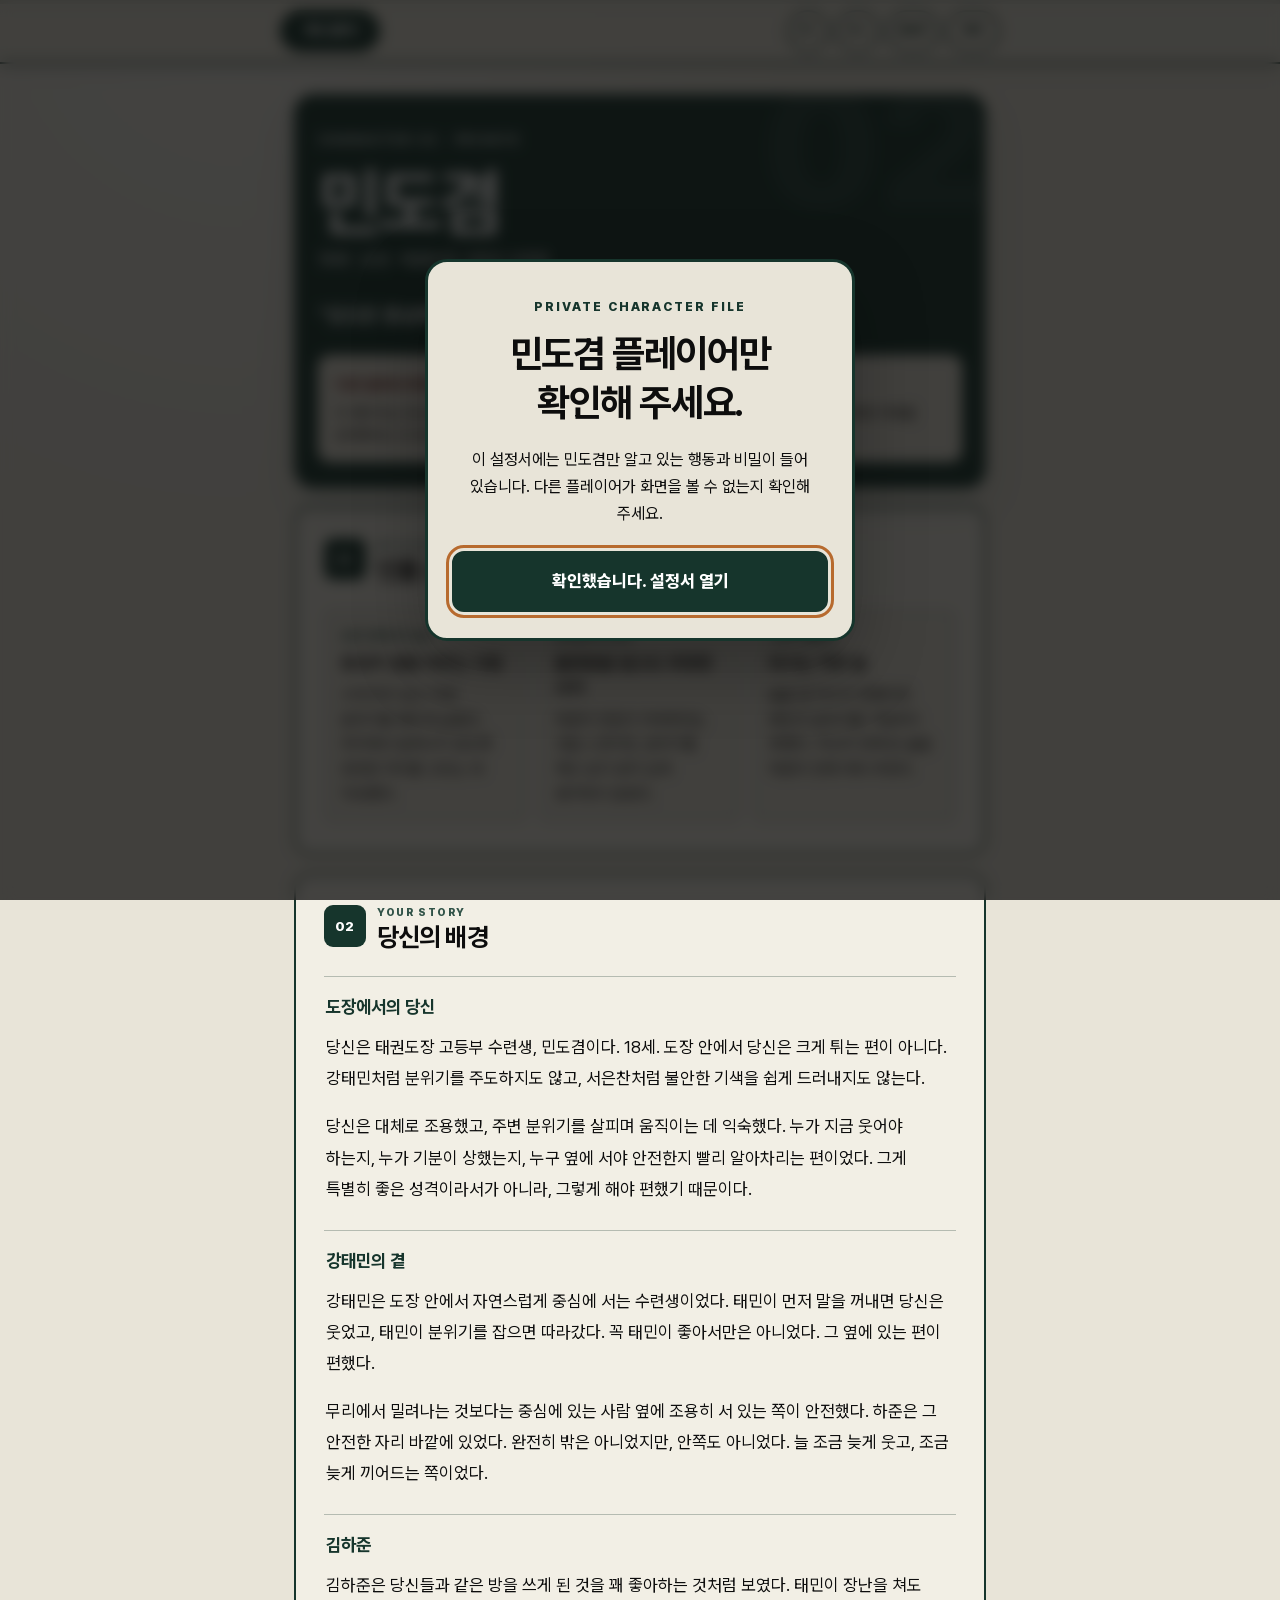
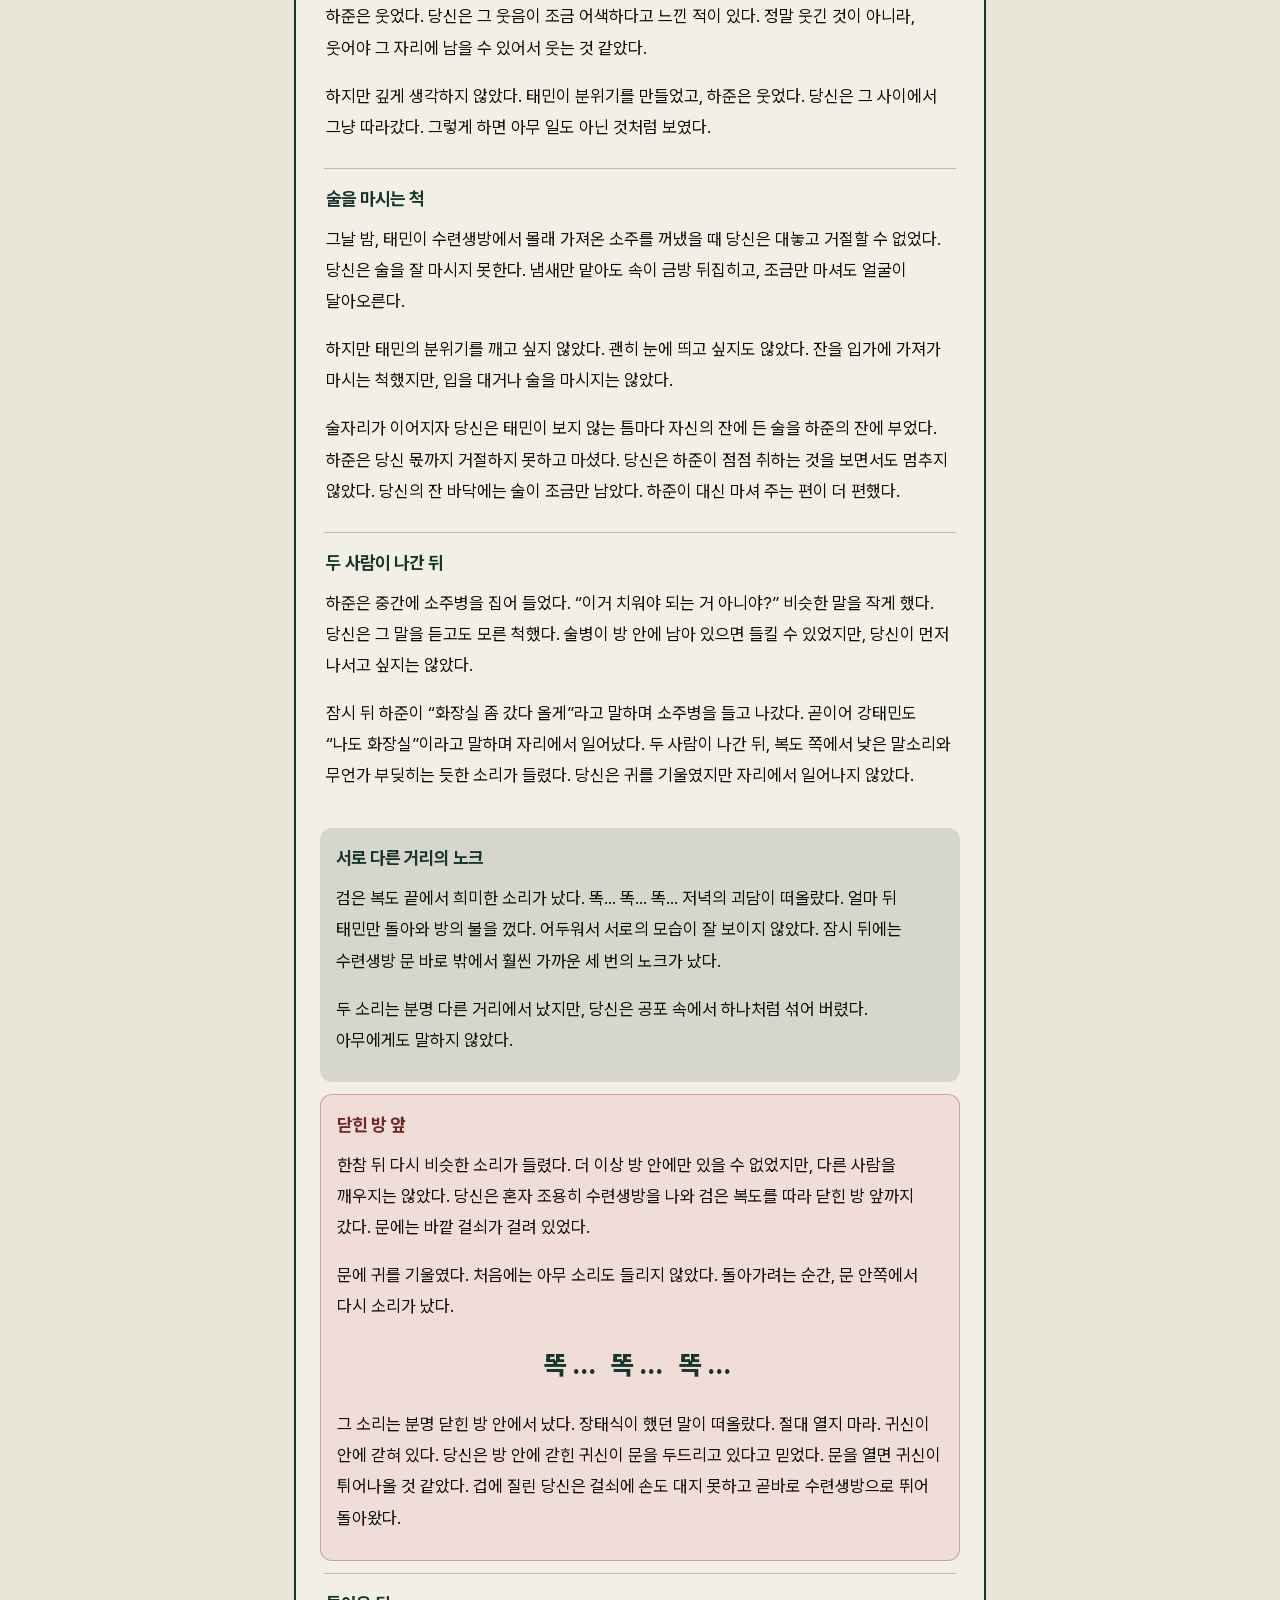
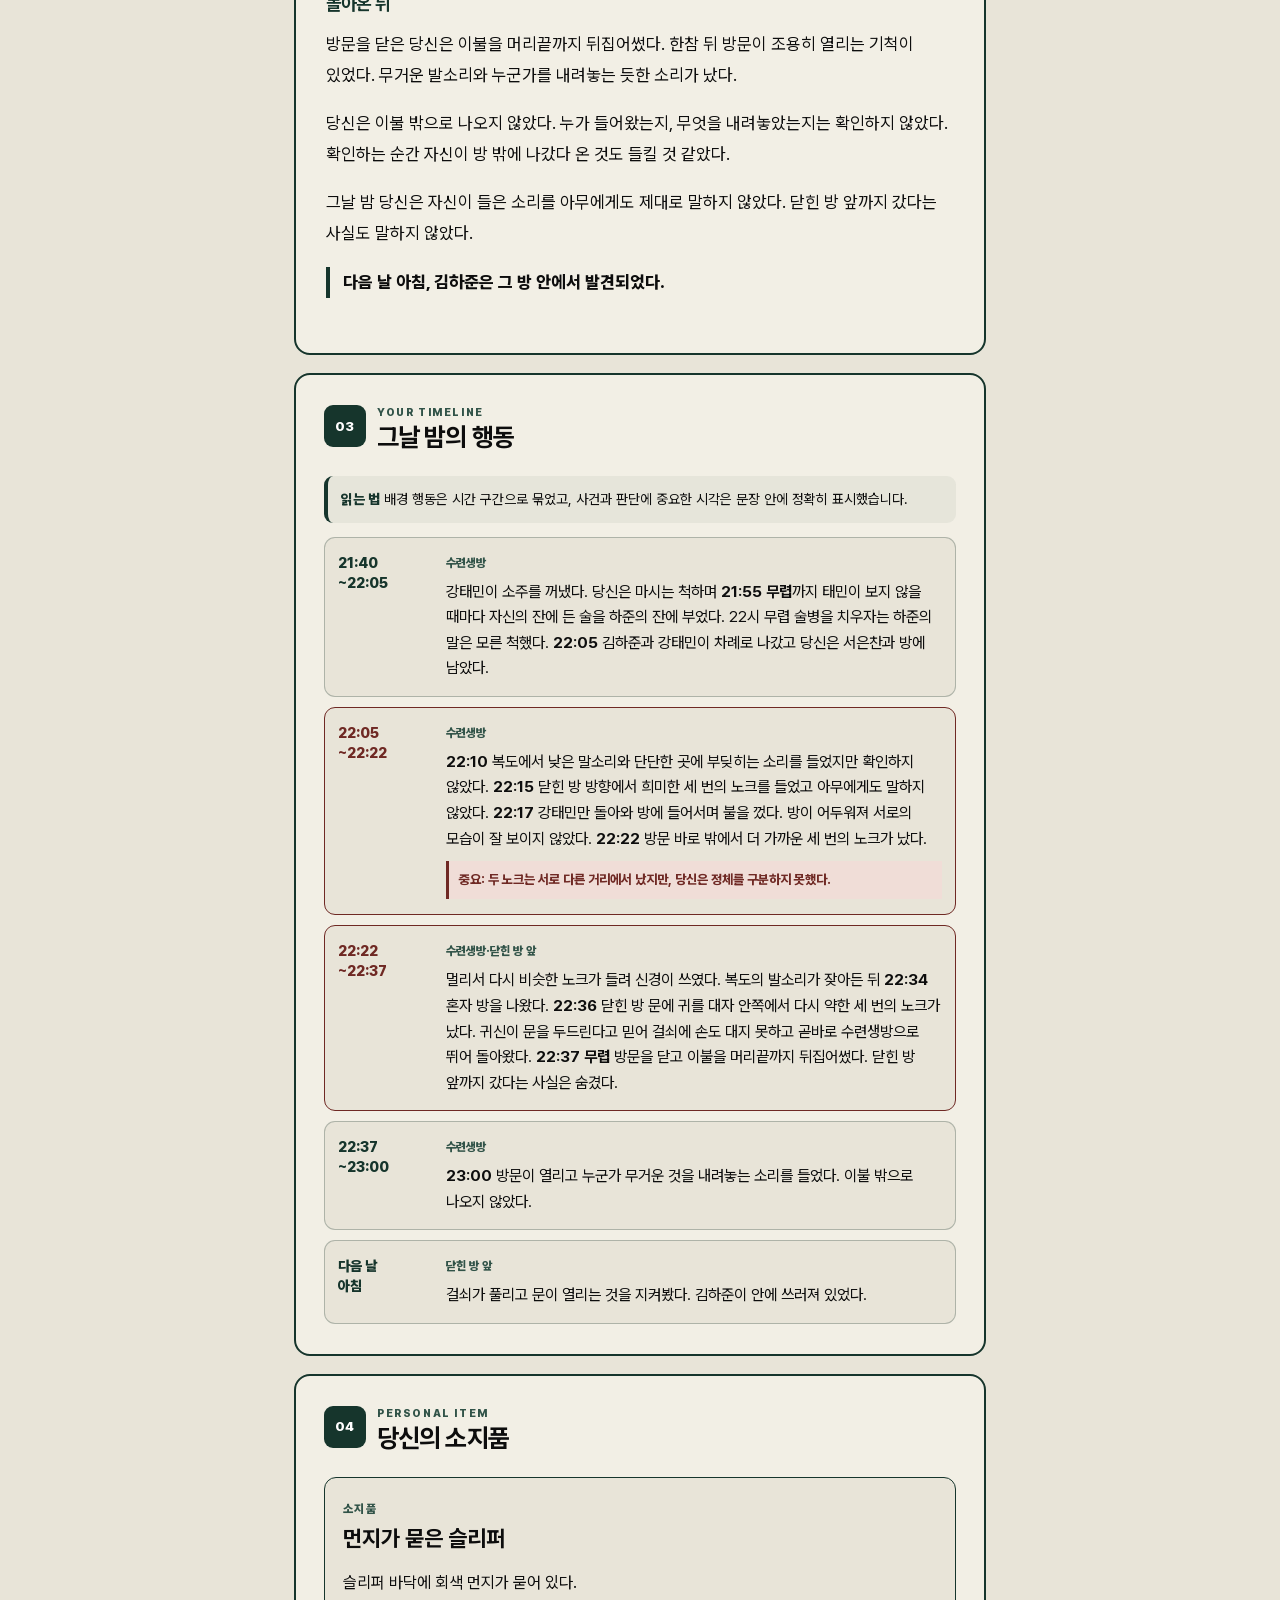
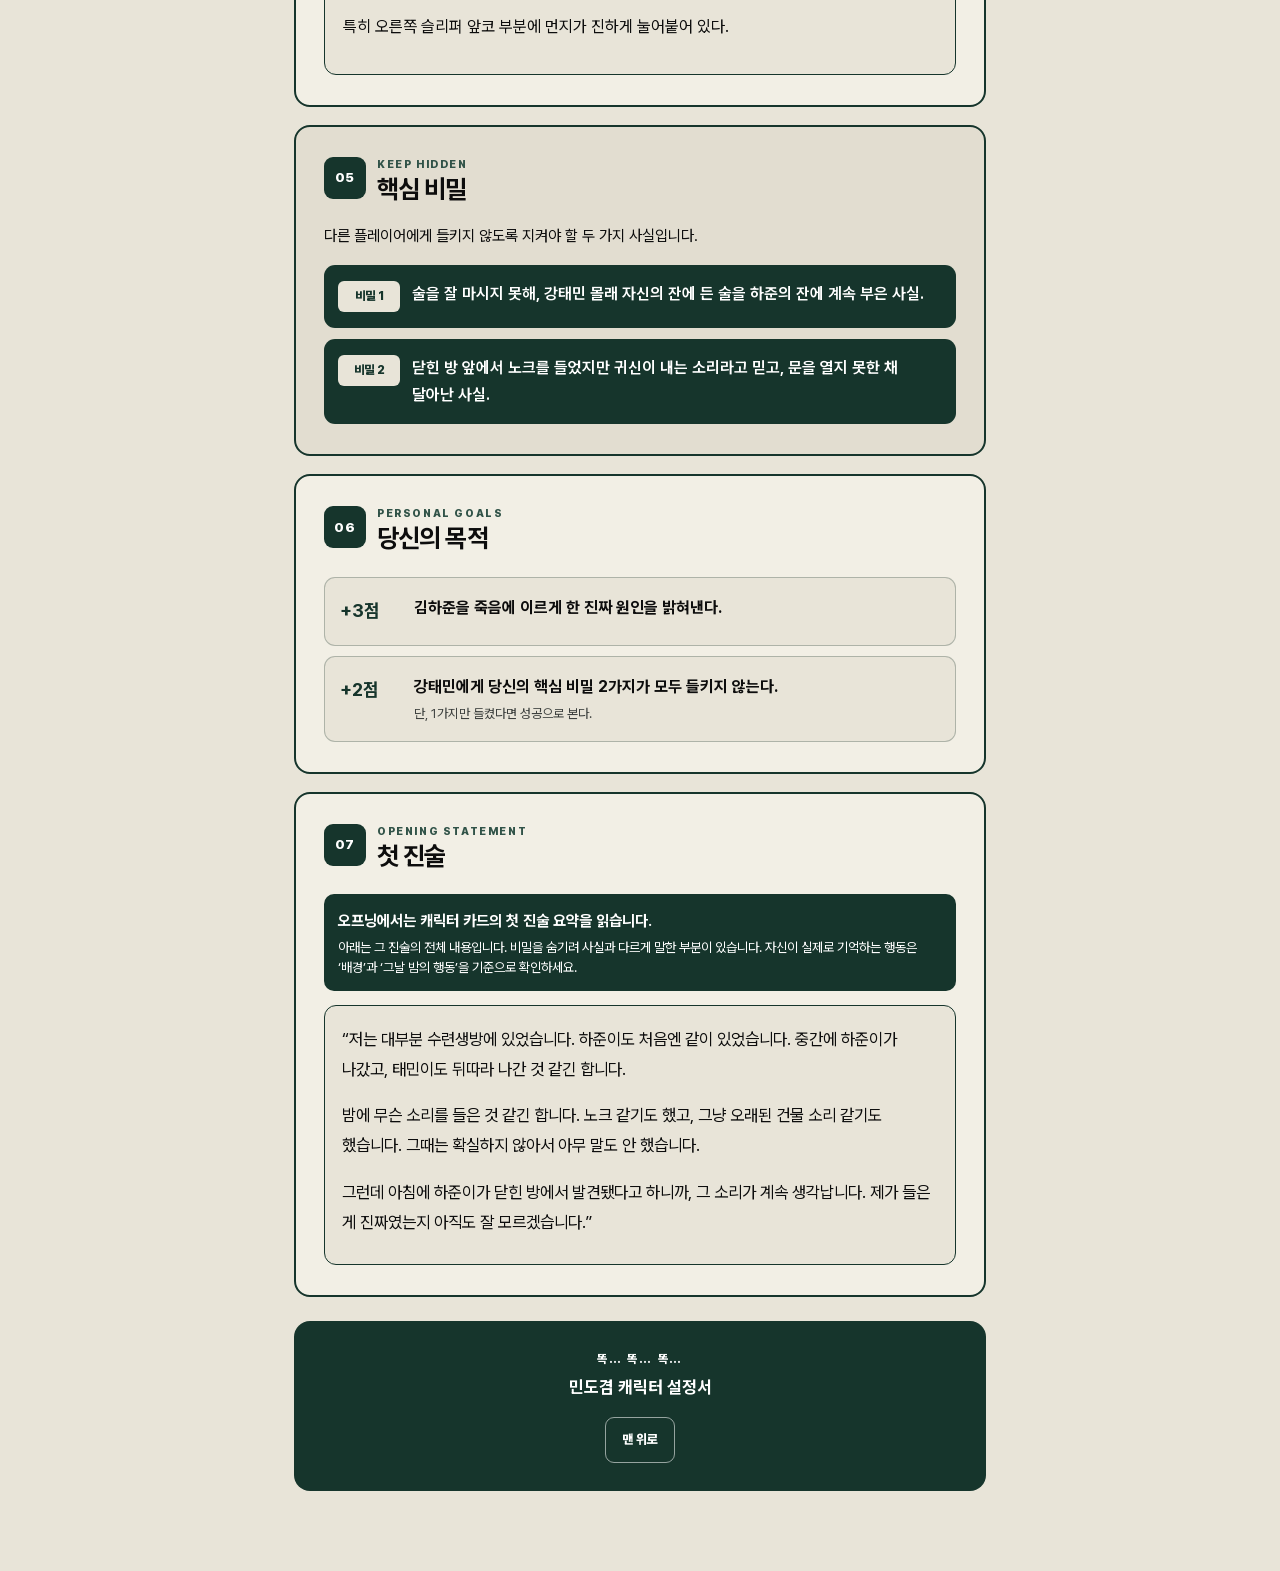
==== commit 94a79e18: "Add files via upload" ====
--- a/index.html
+++ b/index.html
@@ -172,11 +172,11 @@
         <p>한참 뒤 다시 비슷한 소리가 들렸다. 더 이상 방 안에만 있을 수 없었지만, 다른 사람을 깨우지는 않았다. 당신은 혼자 조용히 수련생방을 나와 검은 복도를 따라 닫힌 방 앞까지 갔다. 문에는 바깥 걸쇠가 걸려 있었다.</p>
         <p>문에 귀를 기울였다. 처음에는 아무 소리도 들리지 않았다. 돌아가려는 순간, 문 안쪽에서 다시 소리가 났다.</p>
         <blockquote>똑… 똑… 똑…</blockquote>
-        <p>그 소리는 착각이 아니었다. 정말 닫힌 방 안에서 났다. 손을 뻗으면 걸쇠를 풀 수 있었다. 하지만 장태식의 말이 머릿속에 박혀 있었다. 절대 열지 마라. 귀신이 안에 갇혀 있다. 구조 요청이라는 생각보다 괴담이 먼저 떠올랐다. 당신은 문을 열지 못한 채 그 앞에서 한동안 얼어붙어 망설였다.</p>
+        <p>그 소리는 분명 닫힌 방 안에서 났다. 장태식이 했던 말이 떠올랐다. 절대 열지 마라. 귀신이 안에 갇혀 있다. 당신은 방 안에 갇힌 귀신이 문을 두드리고 있다고 믿었다. 문을 열면 귀신이 튀어나올 것 같았다. 겁에 질린 당신은 걸쇠에 손도 대지 못하고 곧바로 수련생방으로 뛰어 돌아왔다.</p>
       </div>
       <div class="story-block">
         <h3>돌아온 뒤</h3>
-        <p>수련생방으로 돌아온 당신은 이불을 머리끝까지 뒤집어썼다. 얼마 뒤 방문이 조용히 열리는 기척이 있었다. 무거운 발소리와 누군가를 내려놓는 듯한 소리가 났다.</p>
+        <p>방문을 닫은 당신은 이불을 머리끝까지 뒤집어썼다. 한참 뒤 방문이 조용히 열리는 기척이 있었다. 무거운 발소리와 누군가를 내려놓는 듯한 소리가 났다.</p>
         <p>당신은 이불 밖으로 나오지 않았다. 누가 들어왔는지, 무엇을 내려놓았는지는 확인하지 않았다. 확인하는 순간 자신이 방 밖에 나갔다 온 것도 들킬 것 같았다.</p>
         <p>그날 밤 당신은 자신이 들은 소리를 아무에게도 제대로 말하지 않았다. 닫힌 방 앞까지 갔다는 사실도 말하지 않았다.</p>
         <p class="ending-line">다음 날 아침, 김하준은 그 방 안에서 발견되었다.</p>
@@ -192,8 +192,8 @@
       <ol class="timeline-list">
         <li><div class="timeline-time" aria-label="21시 40분부터 22시 05분까지">21:40<br><span>~22:05</span></div><div><span class="location">수련생방</span><p>강태민이 소주를 꺼냈다. 당신은 마시는 척하며 <strong>21:55 무렵</strong>까지 태민이 보지 않을 때마다 자신의 잔에 든 술을 하준의 잔에 부었다. 22시 무렵 술병을 치우자는 하준의 말은 모른 척했다. <strong>22:05</strong> 김하준과 강태민이 차례로 나갔고 당신은 서은찬과 방에 남았다.</p></div></li>
         <li class="timeline-list__critical"><div class="timeline-time" aria-label="22시 05분부터 22시 22분까지">22:05<br><span>~22:22</span></div><div><span class="location">수련생방</span><p><strong>22:10</strong> 복도에서 낮은 말소리와 단단한 곳에 부딪히는 소리를 들었지만 확인하지 않았다. <strong>22:15</strong> 닫힌 방 방향에서 희미한 세 번의 노크를 들었고 아무에게도 말하지 않았다. <strong>22:17</strong> 강태민만 돌아와 방에 들어서며 불을 껐다. 방이 어두워져 서로의 모습이 잘 보이지 않았다. <strong>22:22</strong> 방문 바로 밖에서 더 가까운 세 번의 노크가 났다.</p><aside>중요: 두 노크는 서로 다른 거리에서 났지만, 당신은 정체를 구분하지 못했다.</aside></div></li>
-        <li class="timeline-list__critical"><div class="timeline-time" aria-label="22시 22분부터 22시 40분까지">22:22<br><span>~22:40</span></div><div><span class="location">수련생방·닫힌 방 앞</span><p>멀리서 다시 비슷한 노크가 들려 신경이 쓰였다. 복도의 발소리가 잦아든 뒤 <strong>22:34</strong> 혼자 방을 나왔다. <strong>22:36</strong> 닫힌 방 문에 귀를 대자 안쪽에서 다시 약한 세 번의 노크가 났다. 바깥 걸쇠를 풀 수 있었지만 귀신 이야기가 떠올라 문을 열지 못한 채 그 앞에서 한동안 얼어붙어 망설였다. <strong>22:40</strong> 수련생방으로 돌아와 이불을 뒤집어쓰고, 닫힌 방 앞까지 갔다는 사실을 숨겼다.</p></div></li>
-        <li><div class="timeline-time" aria-label="22시 40분부터 23시까지">22:40<br><span>~23:00</span></div><div><span class="location">수련생방</span><p><strong>23:00</strong> 방문이 열리고 누군가 무거운 것을 내려놓는 소리를 들었다. 이불 밖으로 나오지 않았다.</p></div></li>
+        <li class="timeline-list__critical"><div class="timeline-time" aria-label="22시 22분부터 22시 37분까지">22:22<br><span>~22:37</span></div><div><span class="location">수련생방·닫힌 방 앞</span><p>멀리서 다시 비슷한 노크가 들려 신경이 쓰였다. 복도의 발소리가 잦아든 뒤 <strong>22:34</strong> 혼자 방을 나왔다. <strong>22:36</strong> 닫힌 방 문에 귀를 대자 안쪽에서 다시 약한 세 번의 노크가 났다. 귀신이 문을 두드린다고 믿어 걸쇠에 손도 대지 못하고 곧바로 수련생방으로 뛰어 돌아왔다. <strong>22:37 무렵</strong> 방문을 닫고 이불을 머리끝까지 뒤집어썼다. 닫힌 방 앞까지 갔다는 사실은 숨겼다.</p></div></li>
+        <li><div class="timeline-time" aria-label="22시 37분부터 23시까지">22:37<br><span>~23:00</span></div><div><span class="location">수련생방</span><p><strong>23:00</strong> 방문이 열리고 누군가 무거운 것을 내려놓는 소리를 들었다. 이불 밖으로 나오지 않았다.</p></div></li>
         <li><div class="timeline-time">다음 날<br>아침</div><div><span class="location">닫힌 방 앞</span><p>걸쇠가 풀리고 문이 열리는 것을 지켜봤다. 김하준이 안에 쓰러져 있었다.</p></div></li>
       </ol>
     </section>
@@ -219,7 +219,7 @@
       <p class="section-intro">다른 플레이어에게 들키지 않도록 지켜야 할 두 가지 사실입니다.</p>
       <div class="secret-list">
         <article><span>비밀 1</span><p>술을 잘 마시지 못해, 강태민 몰래 자신의 잔에 든 술을 하준의 잔에 계속 부은 사실.</p></article>
-        <article><span>비밀 2</span><p>닫힌 방 앞까지 가서 노크 소리를 직접 들었고, 바깥 걸쇠를 풀 수 있었는데도 문을 열지 않은 사실.</p></article>
+        <article><span>비밀 2</span><p>닫힌 방 앞에서 노크를 들었지만 귀신이 내는 소리라고 믿고, 문을 열지 못한 채 달아난 사실.</p></article>
       </div>
     </section>
 
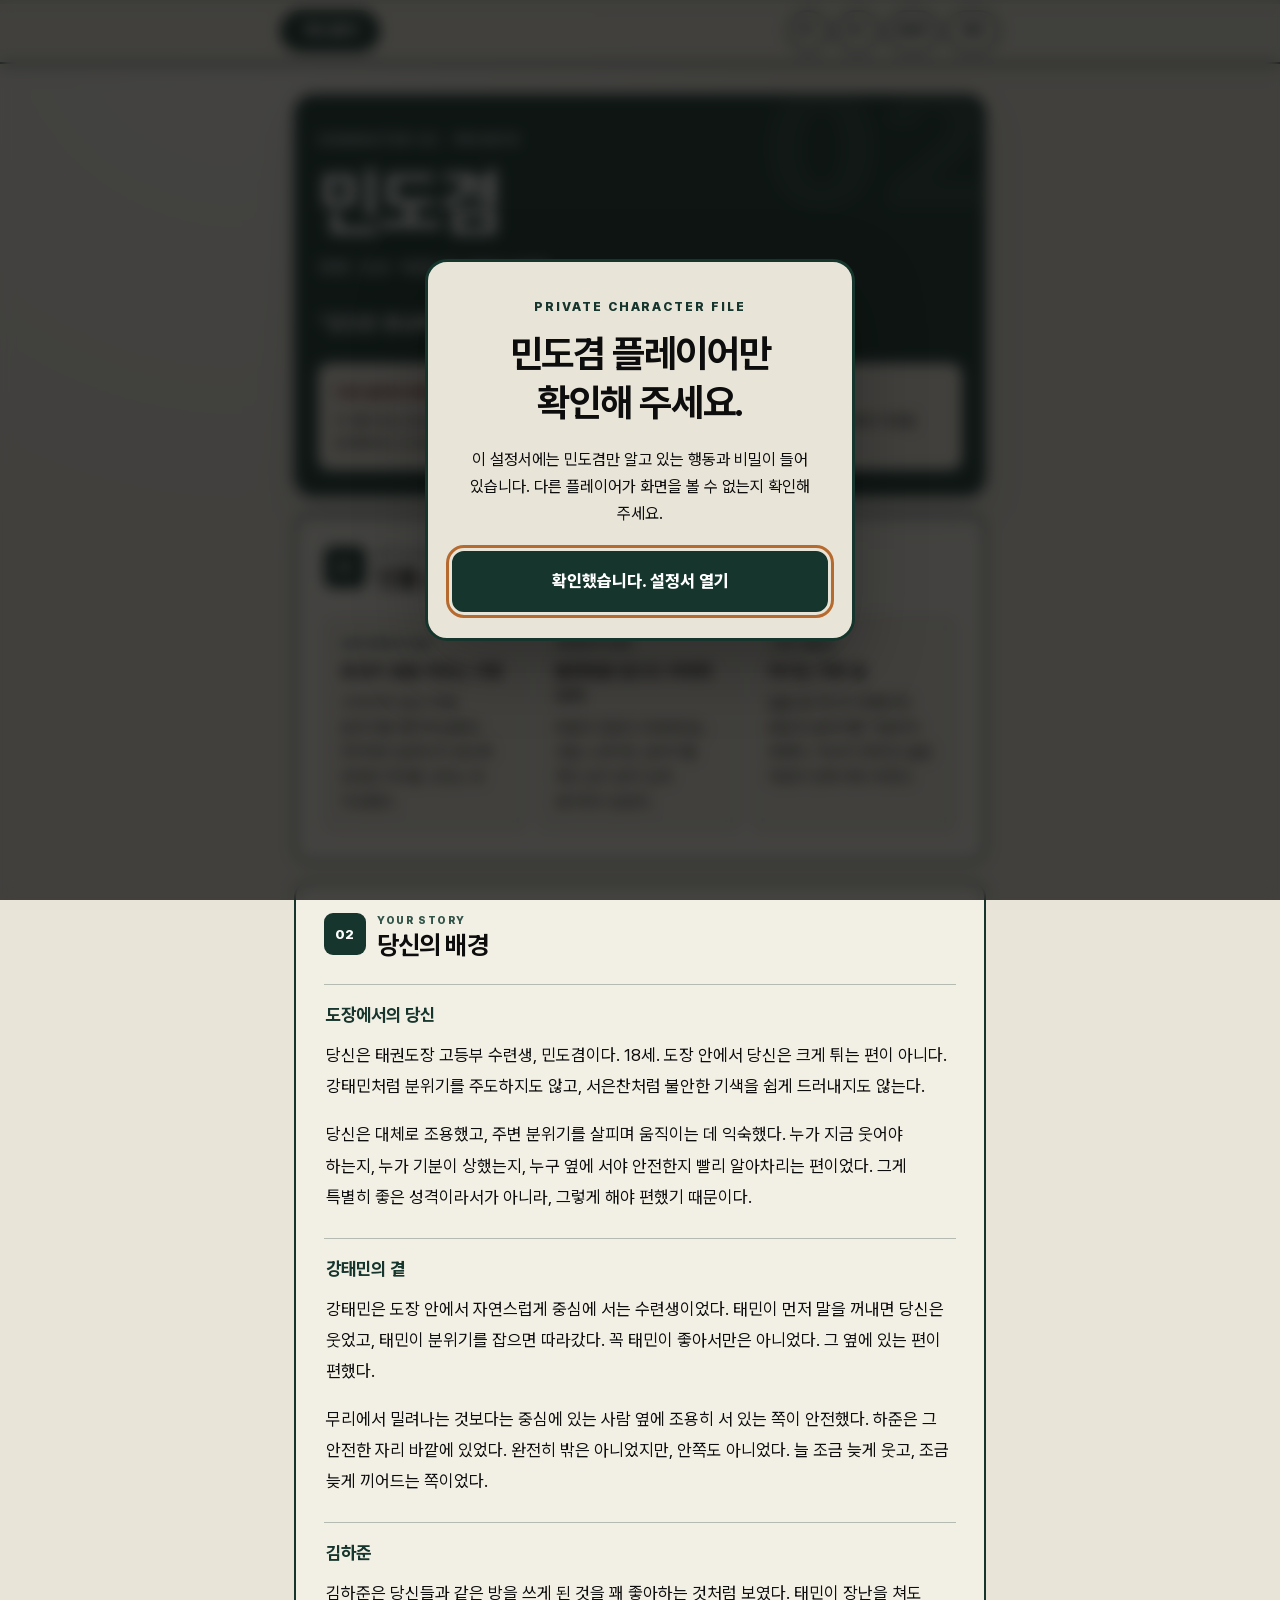
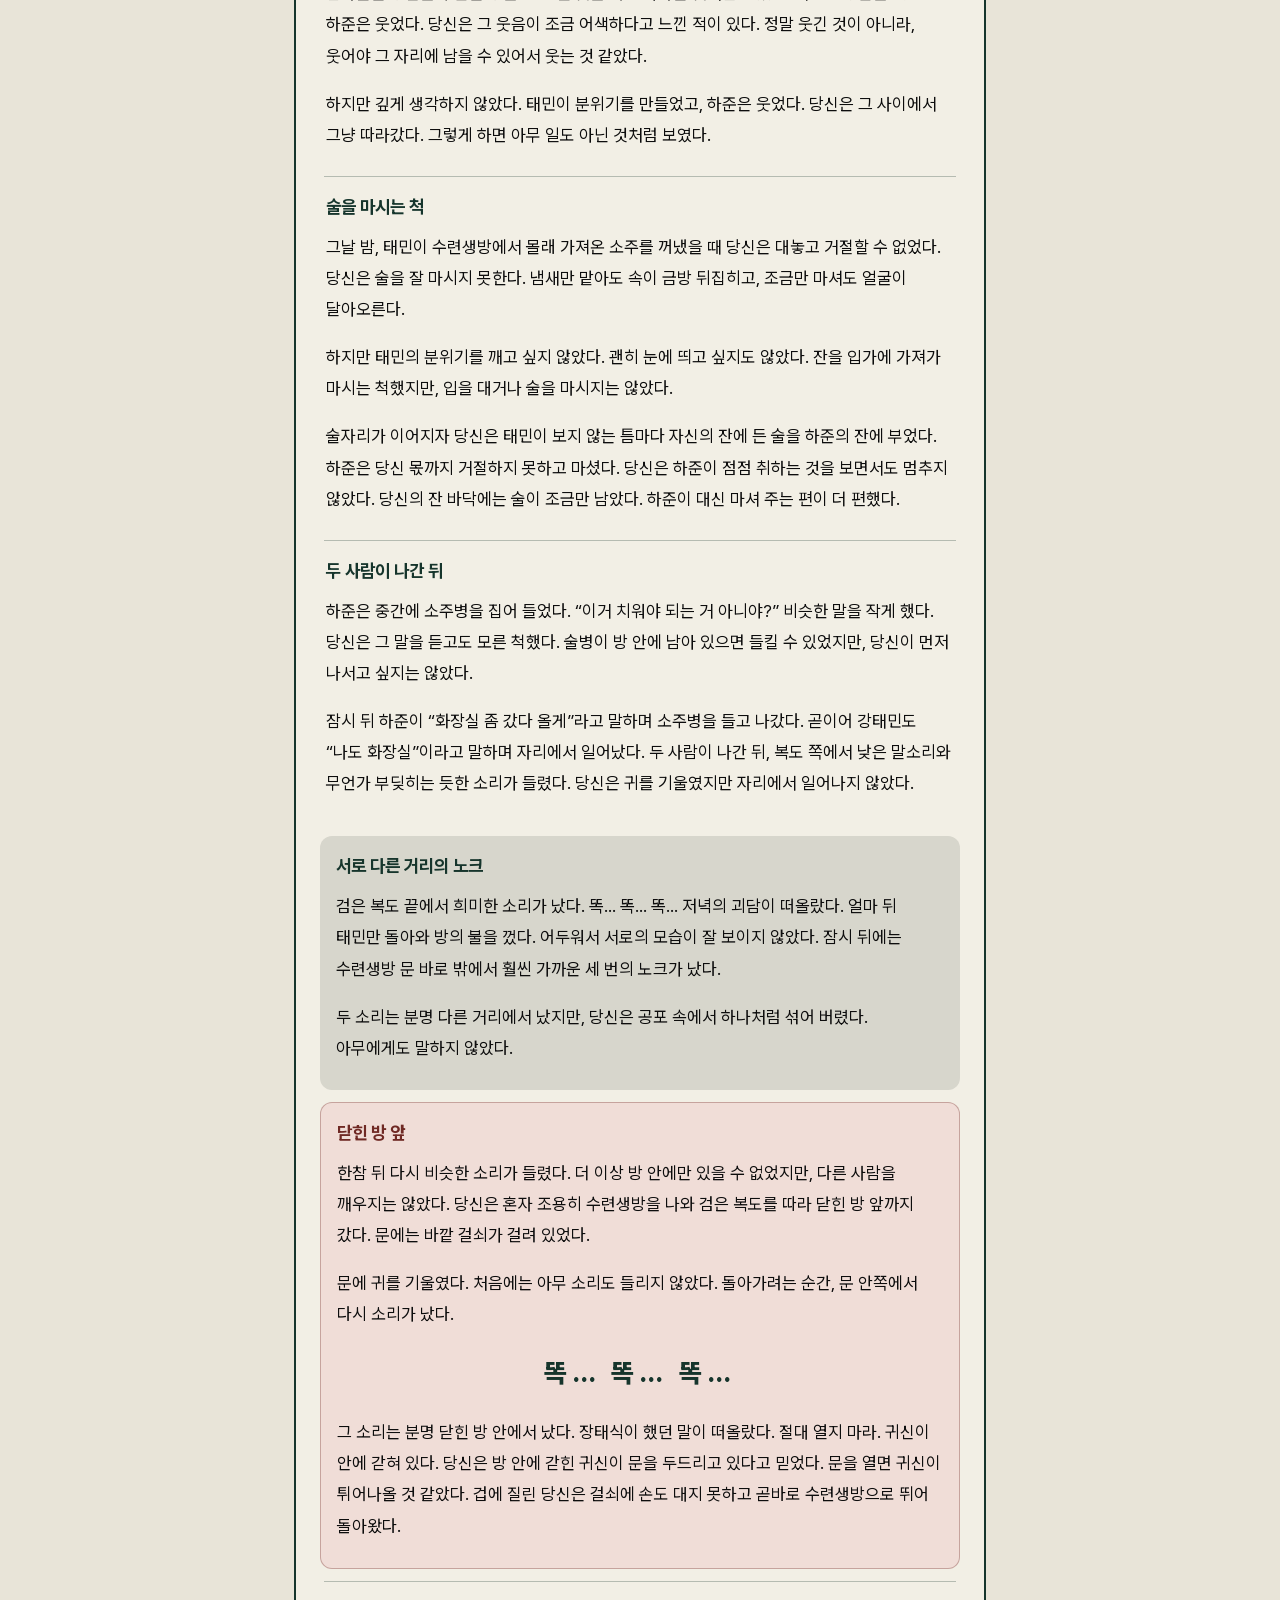
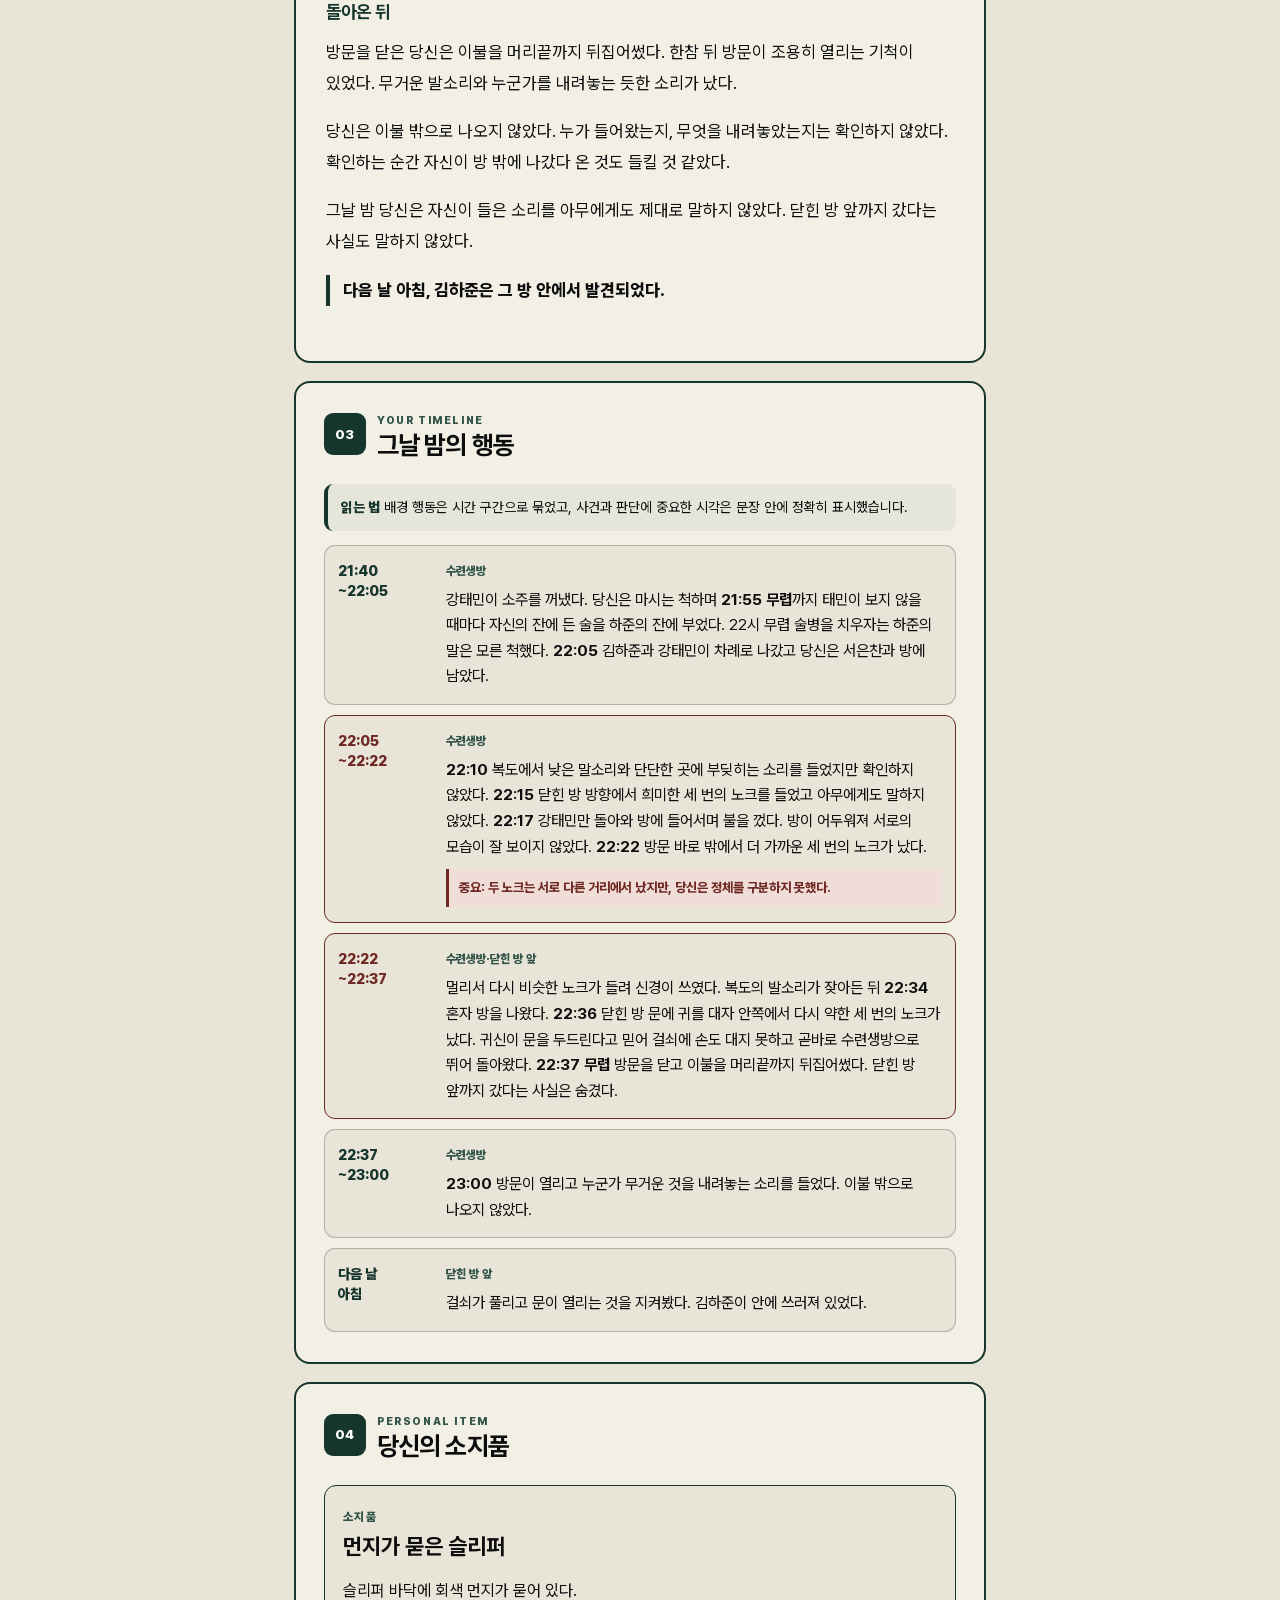
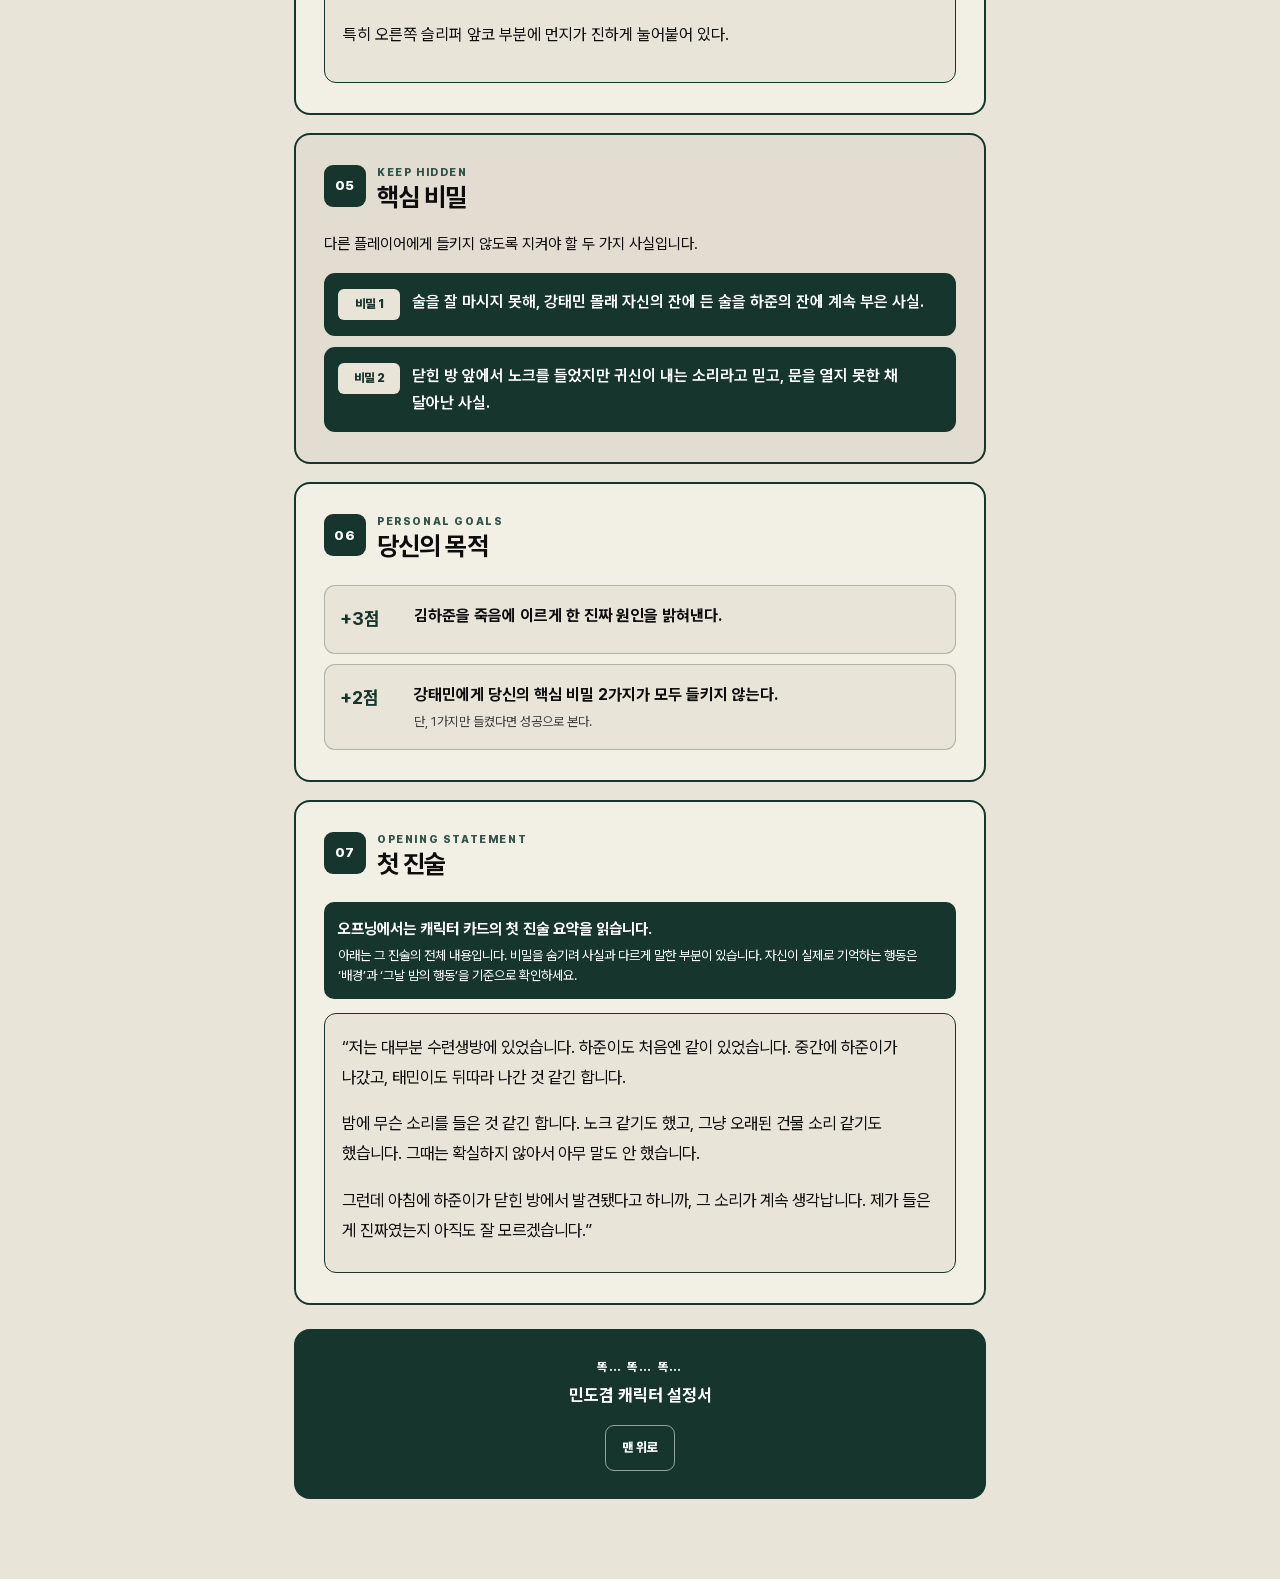
==== commit ccbdb1b0: "재생 업데이트" ====
--- a/index.html
+++ b/index.html
@@ -8,7 +8,7 @@
   <meta name="robots" content="noindex,nofollow,noarchive,nosnippet">
   <title>똑… 똑… 똑… | 민도겸 캐릭터 설정서</title>
   <meta name="description" content="머더 미스터리 똑… 똑… 똑… 민도겸 전용 모바일 캐릭터 설정서">
-  <link rel="stylesheet" href="style.css?v=feedback-20260920">
+  <link rel="stylesheet" href="style.css?v=20260930-role1">
 </head>
 <body class="is-locked">
   <span class="page-top-anchor" id="pageTop" aria-hidden="true"></span>
@@ -110,7 +110,10 @@
   <main class="page-shell" id="mainContent" tabindex="-1" inert aria-hidden="true">
     <section class="character-hero" aria-labelledby="characterName">
       <p class="character-hero__eyebrow">CHARACTER 02 · PRIVATE</p>
-      <h2 id="characterName">민도겸</h2>
+      <div class="character-hero__identity">
+        <h2 id="characterName">민도겸</h2>
+        <p class="character-case-status" aria-label="이번 사건: 당신은 범인이 아닙니다."><span>이번 사건 · 본인만 확인</span><strong>당신은 범인이 아닙니다.</strong></p>
+      </div>
       <p class="character-hero__role">18세 · 남성 · 태권도장 고등부 수련생</p>
       <p class="character-hero__lead">“당신은 중심에 서기보다, 그 곁에서 분위기를 따랐다.”</p>
       <div class="privacy-note">
--- a/style.css
+++ b/style.css
@@ -484,3 +484,13 @@
   body.is-tutorial { overflow: visible; }
 }
 
+
+/* Private role label: shown only after the existing privacy gate and tutorial. */
+.character-hero__identity { position:relative; z-index:1; display:flex; flex-wrap:wrap; align-items:center; gap:12px 18px; margin-bottom:10px; }
+.character-hero__identity h2 { margin:0; }
+.character-case-status { display:flex; flex-direction:column; align-items:flex-start; gap:3px; margin:0; padding:9px 12px; color:#16352C; background:#E8E4D8; border:2px solid #C5CDBF; border-radius:10px; line-height:1.45; }
+.character-case-status span { font-size:.65rem; font-weight:800; opacity:.8; }
+.character-case-status strong { font-size:.88rem; font-weight:850; word-break:keep-all; }
+.character-case-status--culprit { color:#78261F; background:#F5DFD8; border-color:#DCAA9B; }
+body.is-locked .character-case-status, body.is-tutorial .character-case-status { visibility:hidden; }
+@media (max-width:380px) { .character-hero__identity { gap:12px; } .character-case-status { padding:8px 10px; } }
